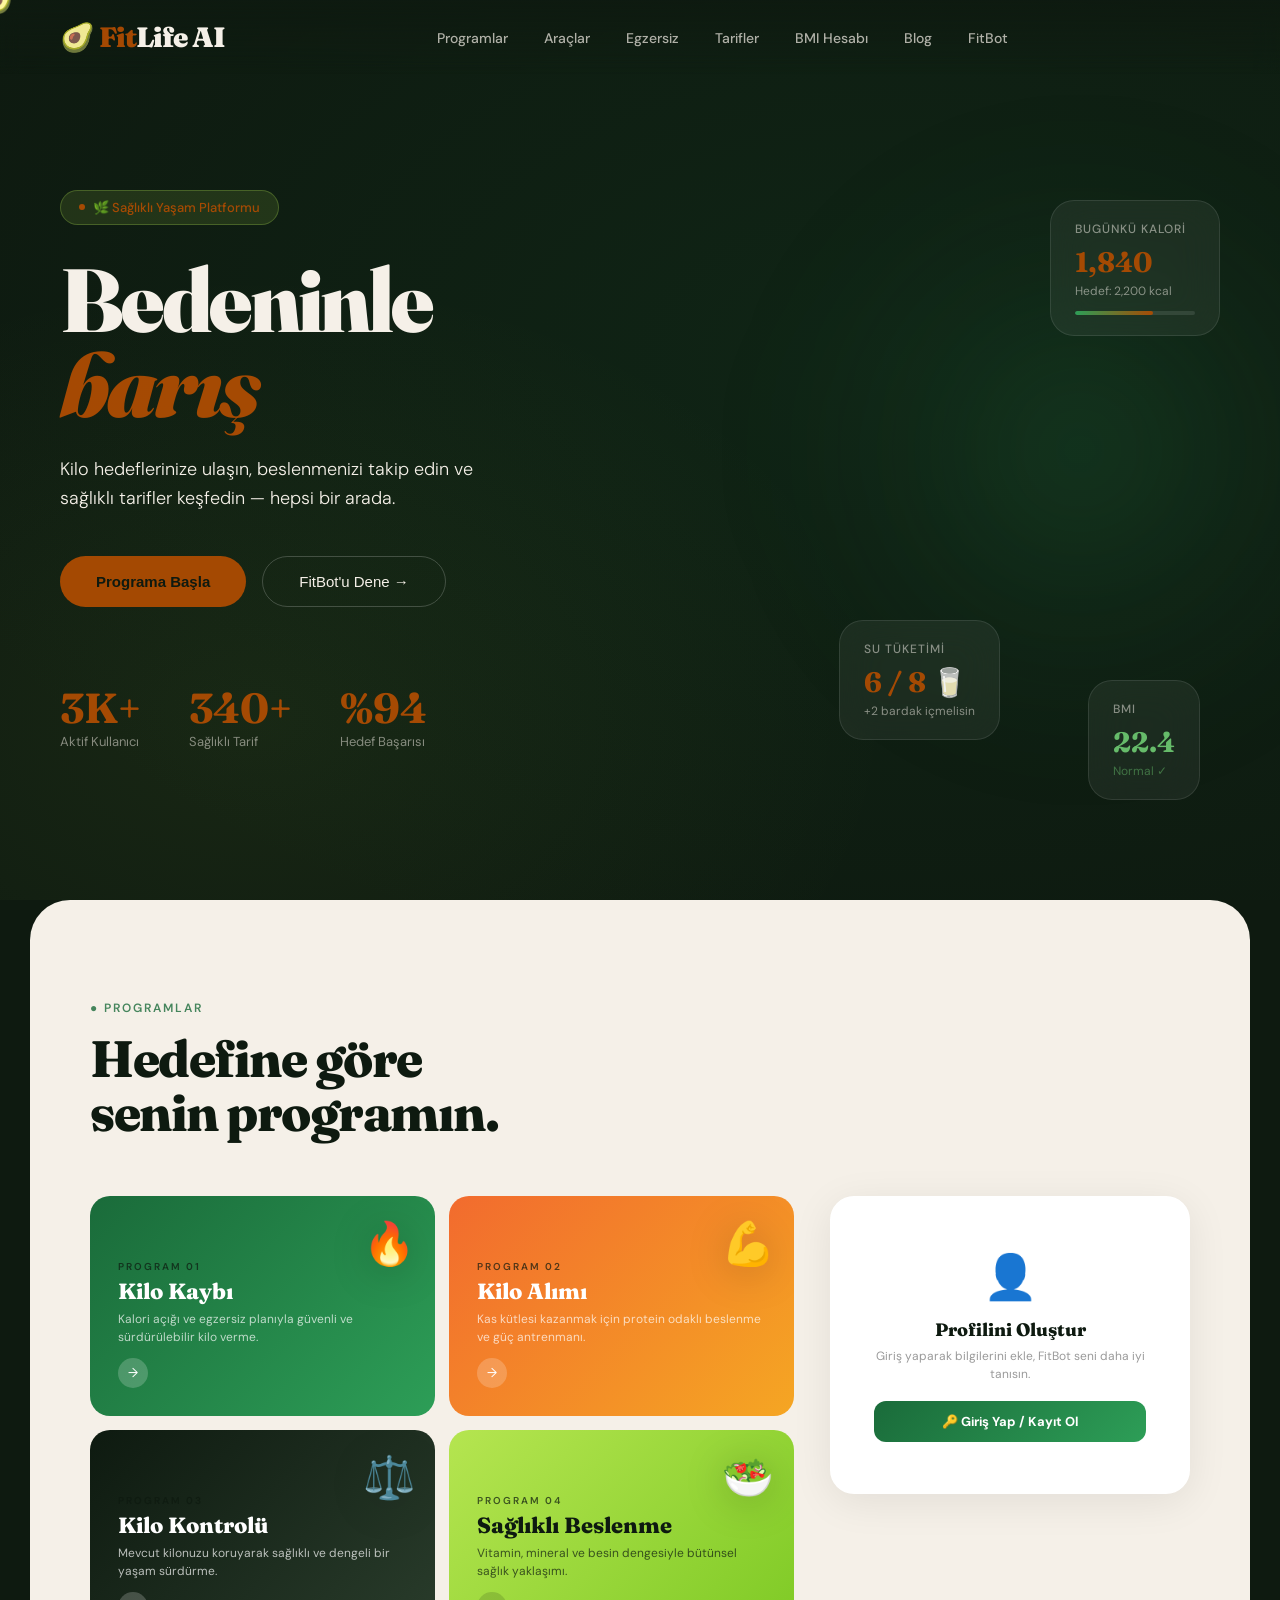
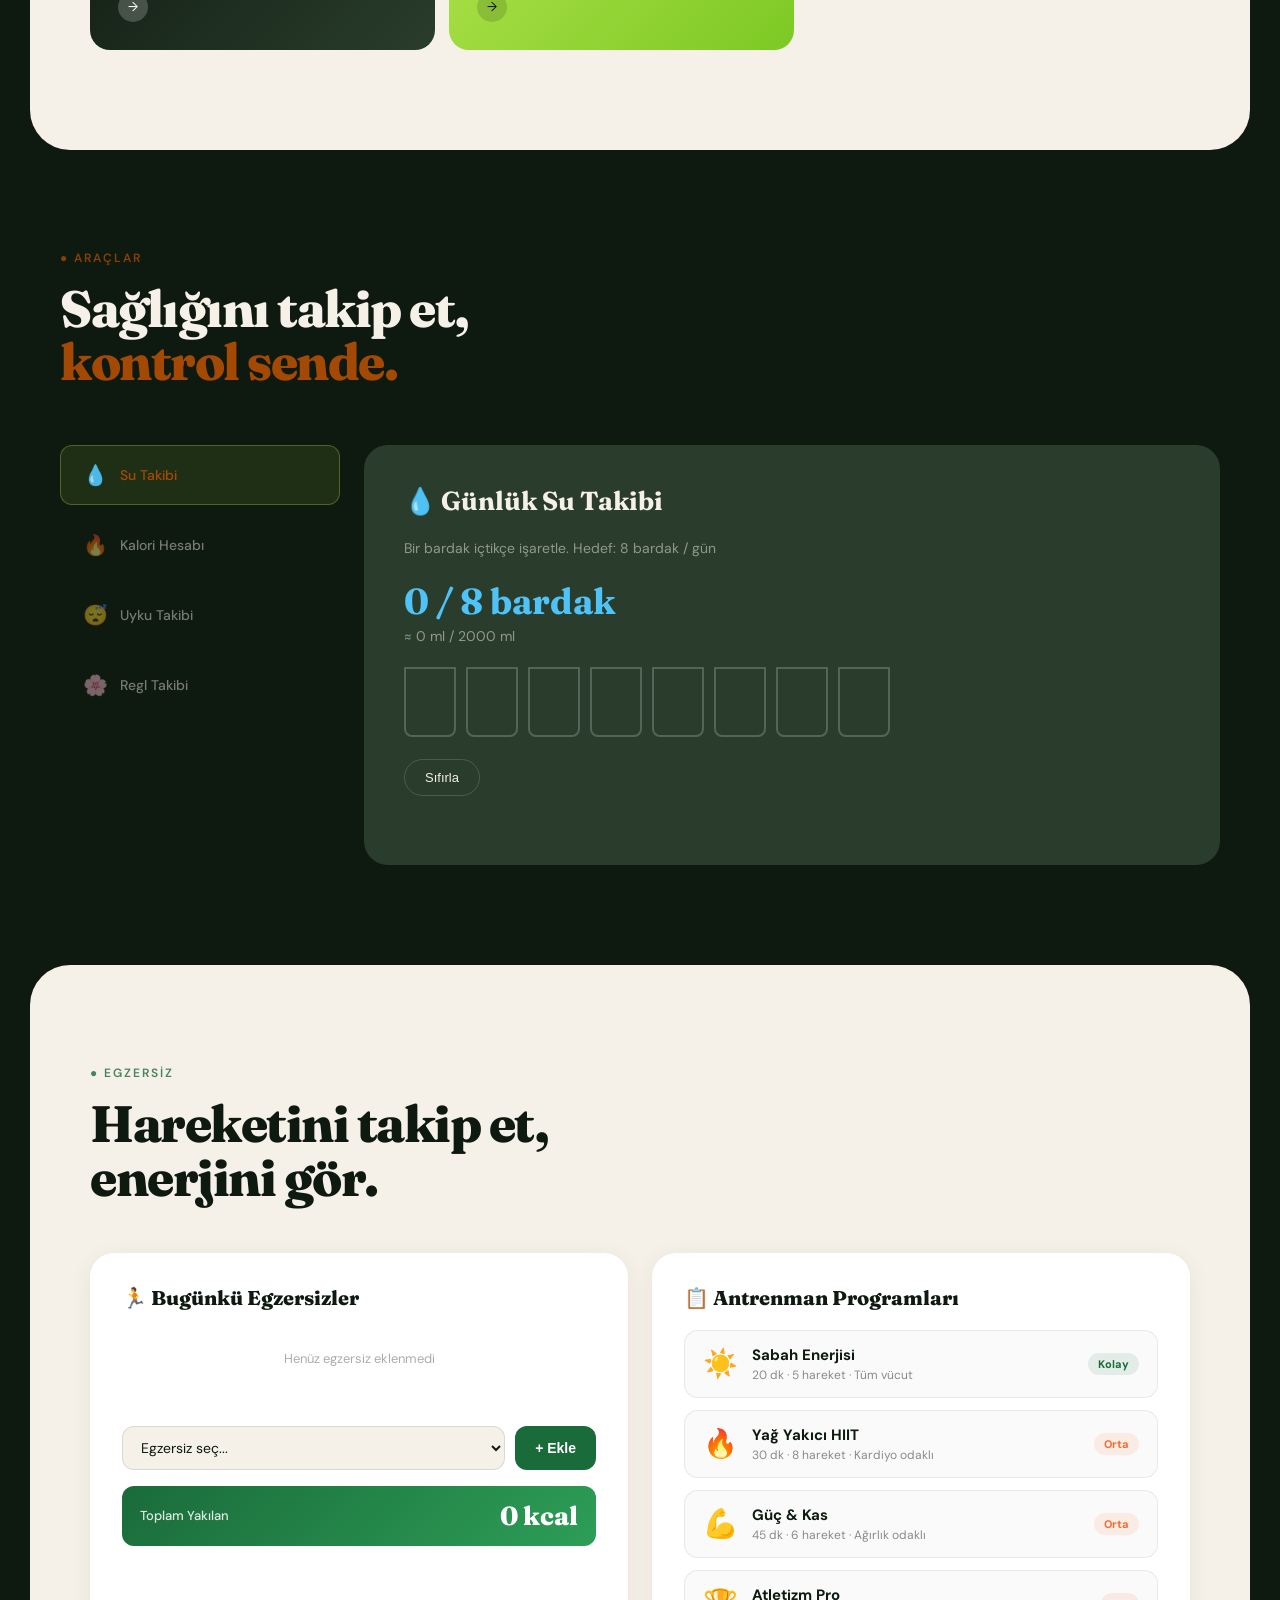
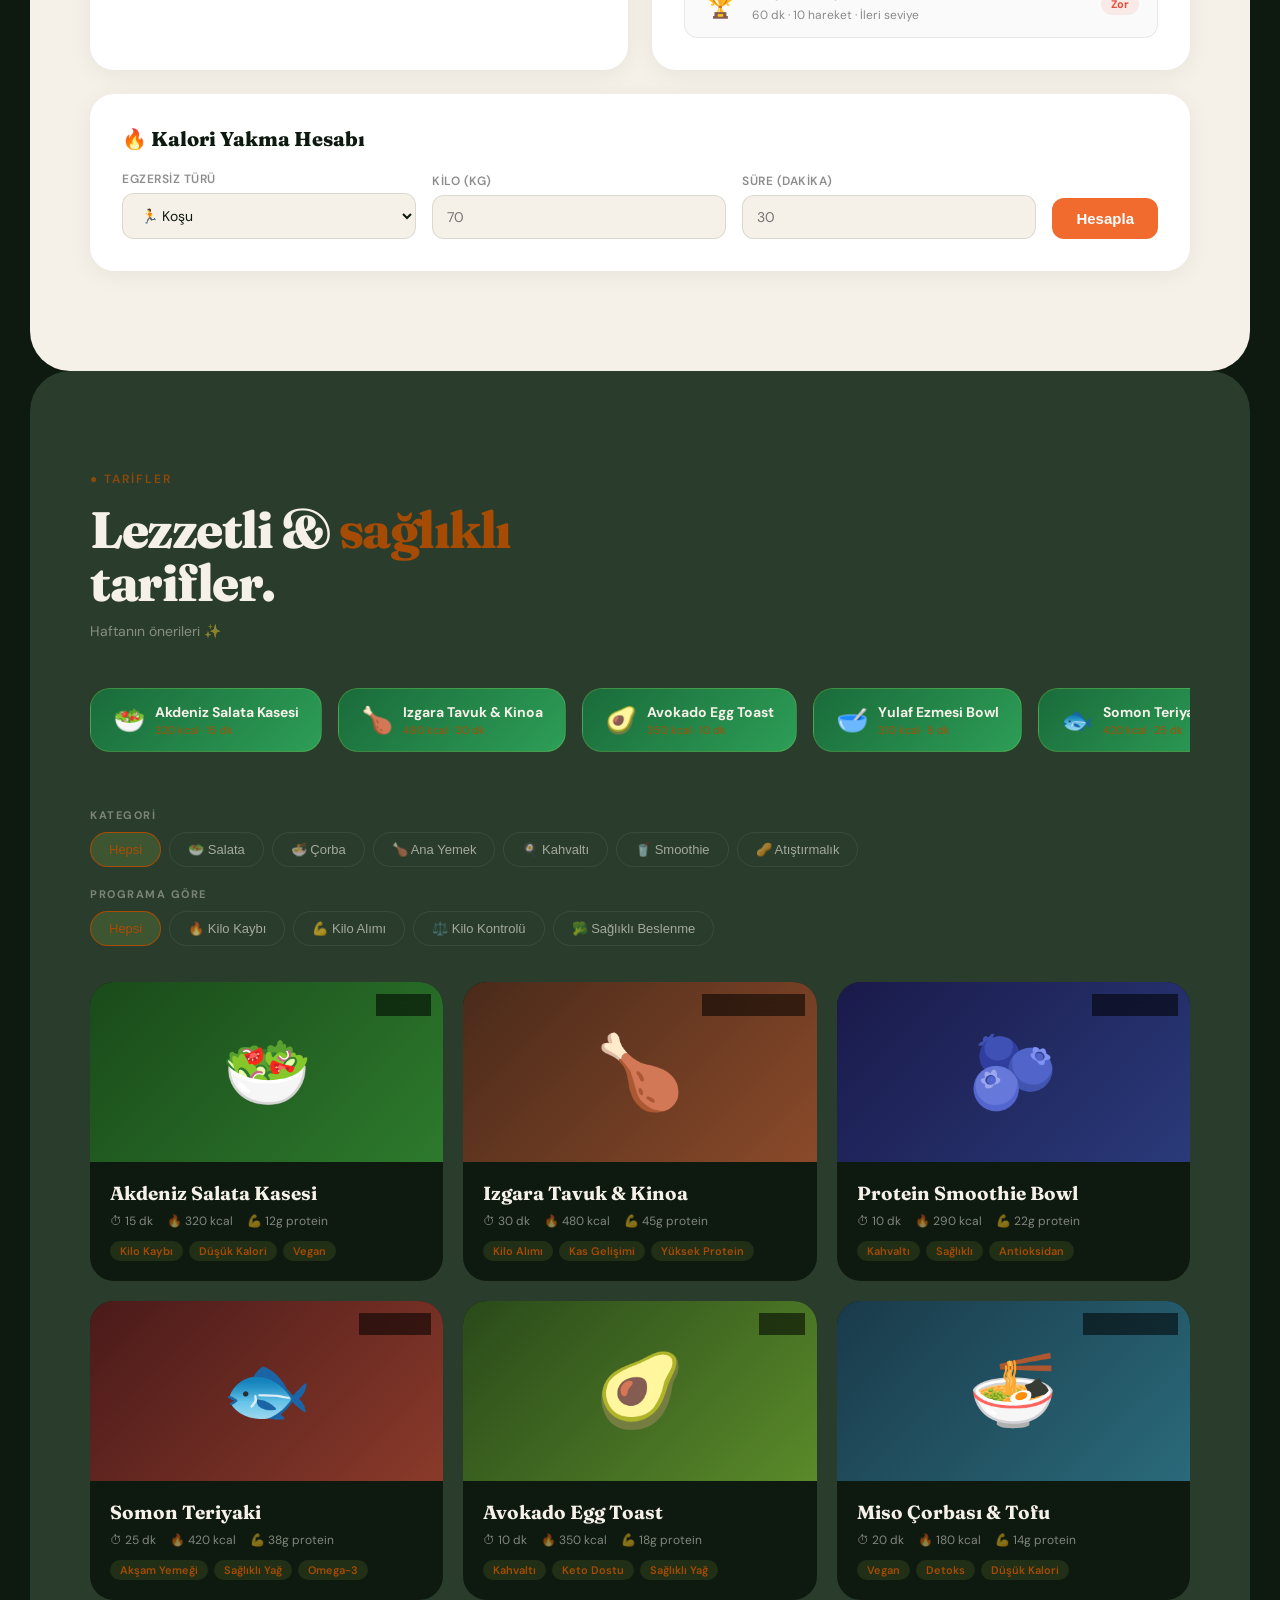
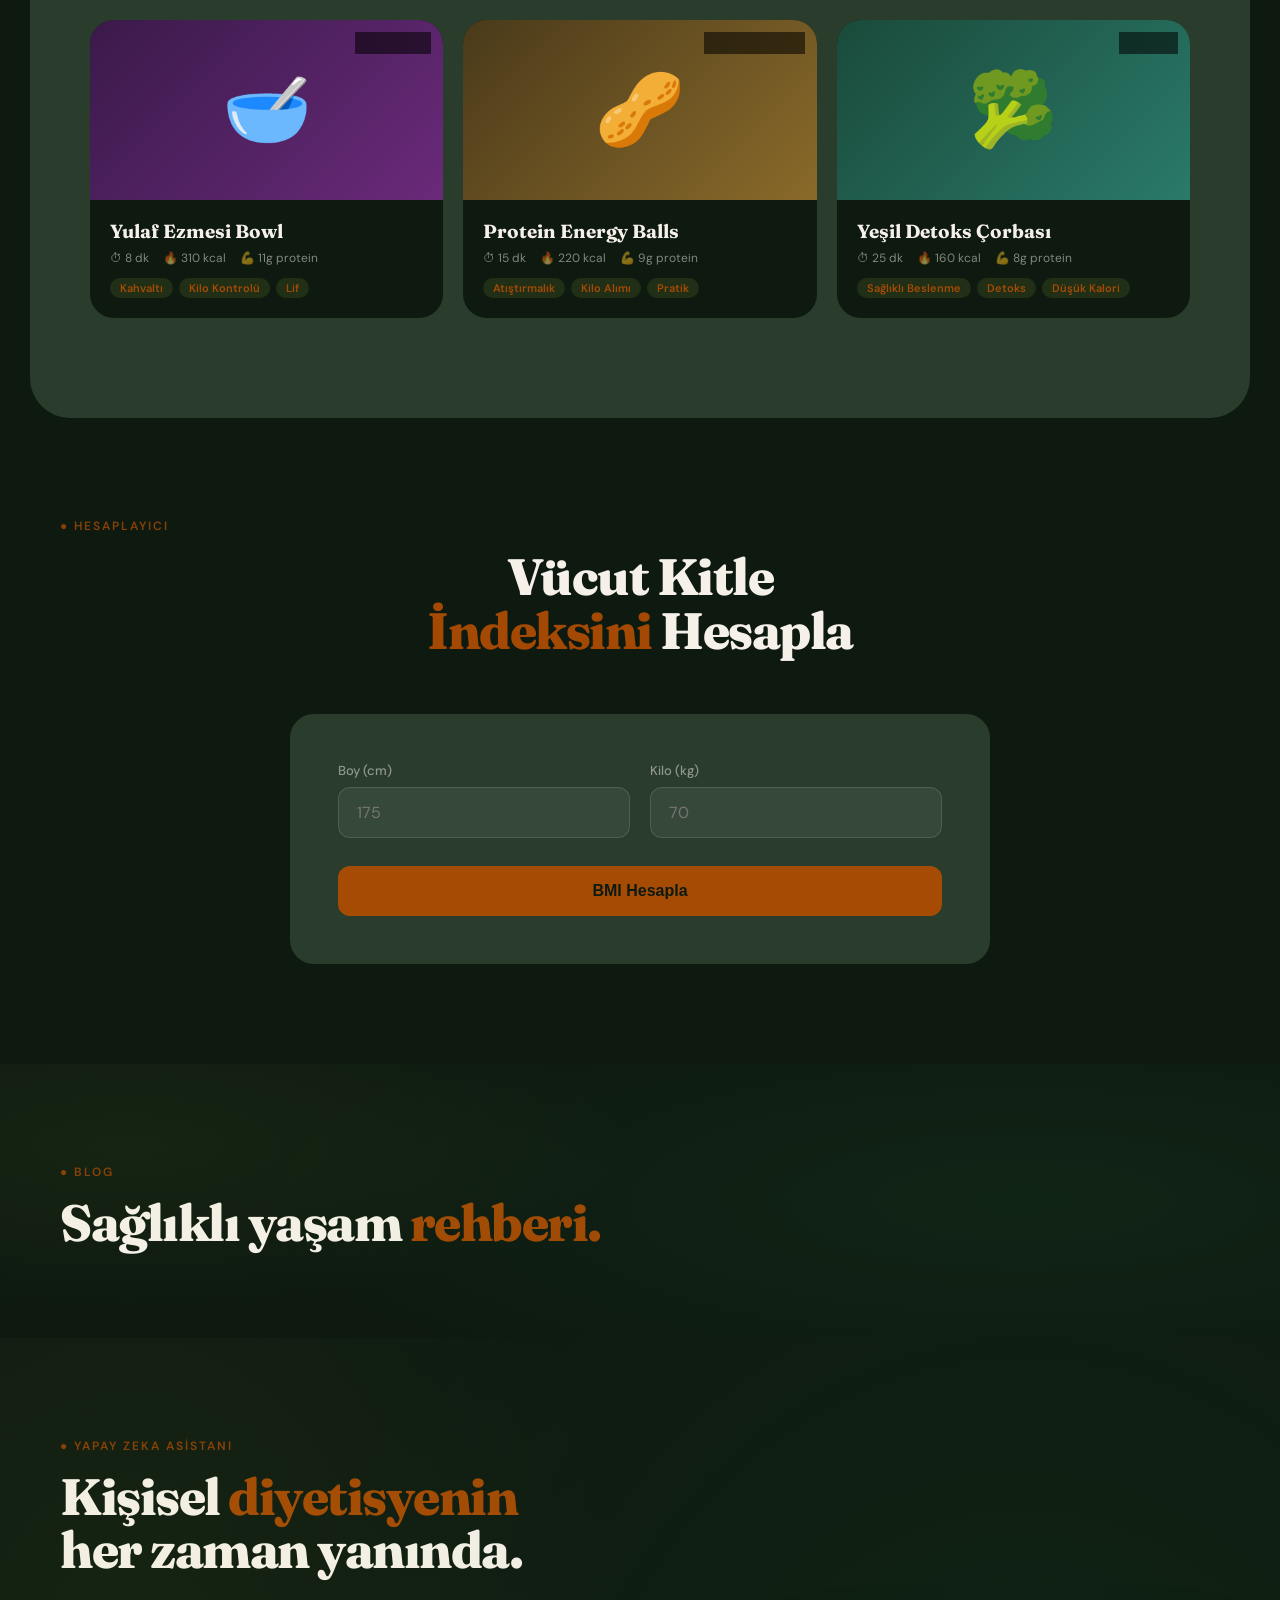
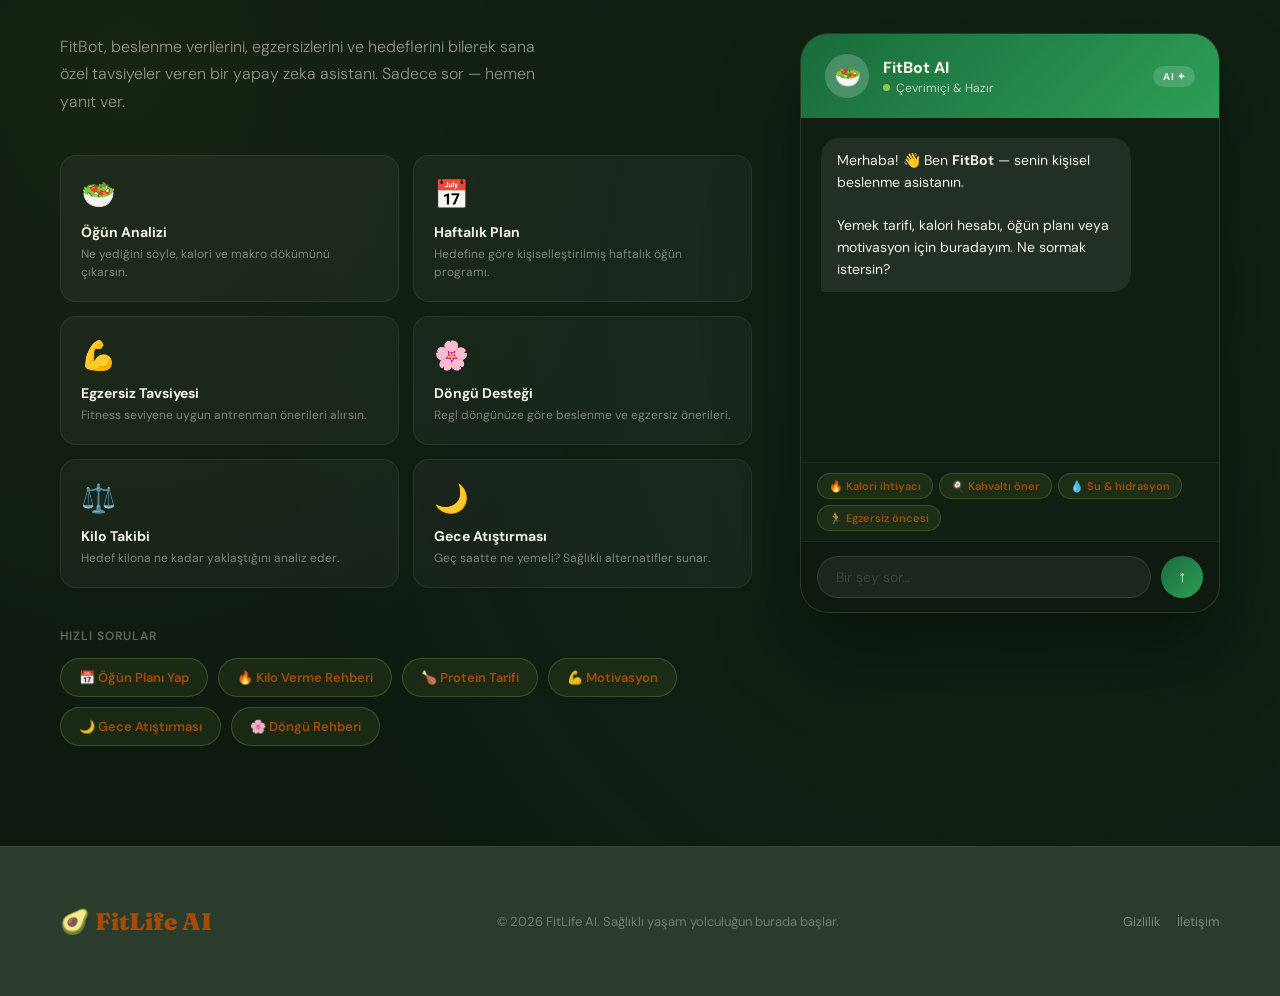
==== templates/index.html @ 327de1e3 "görsel güncellemesi" ====
<!DOCTYPE html>
<html lang="tr">
<head>
<link rel="icon" type="image/png" href="https://saglikli-beslenme-web-py1h.onrender.com/apple-touch-icon.png?v=2">

<link rel="apple-touch-icon" href="https://saglikli-beslenme-web-py1h.onrender.com/apple-touch-icon.png?v=2">

<link rel="shortcut icon" href="https://saglikli-beslenme-web-py1h.onrender.com/apple-touch-icon.png?v=2">
<meta charset="UTF-8">
<meta name="viewport" content="width=device-width, initial-scale=1.0">
<title>FitLife AI — Sağlıklı Yaşamın Adresi</title>
<link rel="preconnect" href="https://fonts.googleapis.com">
<link href="https://fonts.googleapis.com/css2?family=Fraunces:ital,wght@0,300;0,400;0,700;0,900;1,400&family=DM+Sans:wght@300;400;500;600&display=swap" rel="stylesheet">
<style>
  :root {
    --green: #1a6b3a; --green-light: #2d9e57; --lime: #ae4c02f0;
    --cream: #f5f0e8; --dark: #0e1a10; --mid: #2a3d2c;
    --orange: #f26b2e; --radius: 24px; --radius-sm: 12px;
  }
  *, *::before, *::after { box-sizing: border-box; margin: 0; padding: 0; }
  html { scroll-behavior: smooth; }
  body { font-family: 'DM Sans', sans-serif; background: var(--dark); color: var(--cream); overflow-x: clip; cursor: none; }
  .cursor { position:fixed; top:0; left:0; pointer-events:none; z-index:9999; transform:translate(-50%,-50%); font-size:24px; transition:transform 0.15s ease-out; }
  .cursor::after { content:'🥑'; }

  /* NAV */
  nav { position:fixed; top:0; left:0; right:0; z-index:100; padding:20px 60px; display:flex; align-items:center; justify-content:space-between; background:linear-gradient(to bottom, rgba(14,26,16,0.95), transparent); backdrop-filter:blur(10px); }
  .logo { font-family:'Fraunces',serif; font-size:28px; font-weight:900; color:var(--lime); letter-spacing:-1px; }
  .logo span { color:var(--cream); }
  .nav-links { display:flex; gap:36px; list-style:none; }
  .nav-links a { color:var(--cream); text-decoration:none; font-size:14px; font-weight:500; opacity:0.7; transition:opacity 0.2s; }
  .nav-links a:hover { opacity:1; }
  .nav-cta { background:var(--lime); color:var(--dark); padding:12px 28px; border-radius:40px; font-weight:600; font-size:14px; border:none; cursor:pointer; transition:transform 0.2s, box-shadow 0.2s; font-family:'DM Sans',sans-serif; }
  .nav-cta:hover { transform:scale(1.04); box-shadow:0 0 30px rgba(181,229,80,0.3); }
  .nav-logout { color:var(--cream); opacity:0.6; font-size:14px; font-weight:500; text-decoration:none; padding:12px 20px; border:1.5px solid rgba(255,255,255,0.15); border-radius:40px; transition:all 0.2s; cursor:pointer; background:none; }
  .nav-logout:hover { color:var(--lime); border-color:var(--lime); opacity:1; }

  /* HERO */
  .hero { min-height:100vh; display:flex; flex-direction:column; justify-content:center; padding:120px 60px 80px; position:relative; overflow:hidden; }
  .hero-bg { position:absolute; inset:0; background:radial-gradient(ellipse 80% 70% at 70% 40%, #1a6b3a22, transparent), radial-gradient(ellipse 50% 50% at 20% 80%, #b5e55010, transparent); }
  .hero-orb { position:absolute; width:600px; height:600px; right:-100px; top:50%; transform:translateY(-50%); background:radial-gradient(circle, #2d9e5730, #1a6b3a15, transparent 70%); border-radius:50%; filter:blur(60px); animation:pulse 6s ease-in-out infinite; }
  @keyframes pulse { 0%,100%{transform:translateY(-50%) scale(1);opacity:0.7} 50%{transform:translateY(-50%) scale(1.1);opacity:1} }
  .hero-tag { display:inline-flex; align-items:center; gap:8px; background:rgba(181,229,80,0.12); border:1px solid rgba(181,229,80,0.25); color:var(--lime); padding:8px 18px; border-radius:40px; font-size:13px; font-weight:500; width:fit-content; margin-bottom:32px; animation:fadeUp 0.8s ease both; }
  .hero-tag::before { content:''; width:6px; height:6px; background:var(--lime); border-radius:50%; animation:blink 1.5s infinite; }
  @keyframes blink { 0%,100%{opacity:1} 50%{opacity:0.3} }
  @keyframes fadeUp { from{opacity:0;transform:translateY(30px)} to{opacity:1;transform:translateY(0)} }
  .hero h1 { font-family:'Fraunces',serif; font-size:clamp(56px,7vw,100px); font-weight:900; line-height:0.95; letter-spacing:-3px; max-width:700px; animation:fadeUp 0.8s 0.1s ease both; }
  .hero h1 .italic { font-style:italic; color:var(--lime); }
  .hero-sub { font-size:18px; color:var(--cream); opacity:0.55; max-width:420px; margin-top:28px; line-height:1.6; font-weight:300; animation:fadeUp 0.8s 0.2s ease both; }
  .hero-actions { display:flex; gap:16px; margin-top:44px; animation:fadeUp 0.8s 0.3s ease both; }
  .btn-primary { background:var(--lime); color:var(--dark); padding:16px 36px; border-radius:40px; font-weight:700; font-size:15px; border:none; cursor:pointer; transition:all 0.25s; }
  .btn-primary:hover { transform:translateY(-2px); box-shadow:0 12px 40px rgba(181,229,80,0.35); }
  .btn-ghost { background:transparent; color:var(--cream); padding:16px 36px; border-radius:40px; font-weight:500; font-size:15px; border:1.5px solid rgba(255,255,255,0.2); cursor:pointer; transition:all 0.25s; }
  .btn-ghost:hover { border-color:var(--lime); color:var(--lime); }
  .hero-stats { display:flex; gap:48px; margin-top:80px; animation:fadeUp 0.8s 0.4s ease both; }
  .stat-num { font-family:'Fraunces',serif; font-size:42px; font-weight:700; color:var(--lime); line-height:1; }
  .stat-label { font-size:13px; opacity:0.5; margin-top:4px; }
  .floating-card { position:absolute; background:rgba(255,255,255,0.06); backdrop-filter:blur(20px); border:1px solid rgba(255,255,255,0.1); border-radius:var(--radius); padding:20px 24px; }
  .fc-1{right:60px;top:200px;animation:float 5s ease-in-out infinite}
  .fc-2{right:280px;bottom:160px;animation:float 5s 1.5s ease-in-out infinite}
  .fc-3{right:80px;bottom:100px;animation:float 5s 3s ease-in-out infinite}
  @keyframes float { 0%,100%{transform:translateY(0)} 50%{transform:translateY(-14px)} }
  .fc-title{font-size:12px;opacity:0.5;margin-bottom:8px;font-weight:500;text-transform:uppercase;letter-spacing:1px}
  .fc-value{font-family:'Fraunces',serif;font-size:28px;font-weight:700;color:var(--lime)}
  .fc-sub{font-size:12px;opacity:0.5;margin-top:4px}
  .kcal-bar{height:4px;background:rgba(255,255,255,0.1);border-radius:4px;margin-top:12px;width:120px;overflow:hidden}
  .kcal-fill{height:100%;background:linear-gradient(to right,var(--green-light),var(--lime));border-radius:4px;width:65%;animation:grow 2s 1s ease both}
  @keyframes grow{from{width:0}}

  /* SECTIONS */
  section { padding:100px 60px; }
  .section-tag { font-size:12px; font-weight:600; letter-spacing:2px; text-transform:uppercase; color:var(--lime); opacity:0.8; margin-bottom:16px; }
  .section-title { font-family:'Fraunces',serif; font-size:clamp(36px,4vw,56px); font-weight:800; line-height:1.05; letter-spacing:-1.5px; }

  /* PROGRAMS */
  .programs { background:var(--cream); color:var(--dark); border-radius:40px; margin:0 30px; }
  .programs .section-tag { color:var(--green); }
  .programs-split { display:grid; grid-template-columns:1fr 360px; gap:36px; margin-top:56px; align-items:start; }
  .programs-grid { display:grid; grid-template-columns:repeat(2,1fr); gap:14px; }
  .program-card { border-radius:20px; padding:28px; position:relative; overflow:hidden; min-height:220px; display:flex; flex-direction:column; justify-content:flex-end; cursor:pointer; transition:transform 0.35s cubic-bezier(0.34,1.56,0.64,1); }
  .program-card:hover { transform:scale(1.02); }
  .program-card.selected { outline:3px solid var(--lime); outline-offset:3px; }
  .pc-bg{position:absolute;inset:0;z-index:0}
  .pc-1 .pc-bg{background:linear-gradient(135deg,#1a6b3a,#2d9e57)}
  .pc-2 .pc-bg{background:linear-gradient(135deg,#f26b2e,#f5a623)}
  .pc-3 .pc-bg{background:linear-gradient(135deg,#0e1a10,#2a3d2c)}
  .pc-4 .pc-bg{background:linear-gradient(135deg,#b5e550,#7dc924)}
  .pc-emoji{position:absolute;top:20px;right:20px;font-size:42px;z-index:1;filter:drop-shadow(0 4px 20px rgba(0,0,0,0.2))}
  .pc-content{position:relative;z-index:1}
  .pc-tag{font-size:10px;font-weight:600;letter-spacing:2px;text-transform:uppercase;opacity:0.7;margin-bottom:6px}
  .pc-title{font-family:'Fraunces',serif;font-size:22px;font-weight:800;line-height:1.1;color:white}
  .pc-4 .pc-title,.pc-4 .pc-tag{color:var(--dark)}
  .pc-desc{font-size:12px;opacity:0.7;margin-top:6px;line-height:1.5;color:white}
  .pc-4 .pc-desc{color:var(--dark)}
  .pc-arrow{display:inline-flex;align-items:center;justify-content:center;width:30px;height:30px;background:rgba(255,255,255,0.2);border-radius:50%;margin-top:12px;font-size:13px;transition:transform 0.25s;color:white}
  .pc-4 .pc-arrow{background:rgba(14,26,16,0.15);color:var(--dark)}
  .pc-selected-badge{position:absolute;top:12px;left:12px;background:var(--lime);color:var(--dark);font-size:10px;font-weight:800;padding:3px 10px;border-radius:20px;z-index:2;display:none}
  .program-card.selected .pc-selected-badge{display:block}

  /* PROFİL KARTI */
  .profile-side-card { background:white; border-radius:var(--radius); padding:28px; box-shadow:0 8px 40px rgba(0,0,0,0.08); position:sticky; top:100px; }
  .psc-header { display:flex; align-items:center; gap:12px; margin-bottom:20px; padding-bottom:18px; border-bottom:1.5px solid #f0ebe3; }
  .psc-avatar { width:52px; height:52px; background:linear-gradient(135deg,var(--green),var(--green-light)); border-radius:50%; display:flex; align-items:center; justify-content:center; font-size:24px; flex-shrink:0; }
  .psc-name { font-family:'Fraunces',serif; font-size:18px; font-weight:800; color:var(--dark); line-height:1.1; }
  .psc-prog { font-size:11px; color:var(--green); font-weight:600; margin-top:2px; background:rgba(26,107,58,0.08); padding:2px 8px; border-radius:20px; display:inline-block; }
  .psc-fields { display:flex; flex-direction:column; gap:10px; }
  .psc-row { display:grid; grid-template-columns:1fr 1fr; gap:8px; }
  .psc-group label { font-size:10px; font-weight:700; color:rgba(0,0,0,0.35); text-transform:uppercase; letter-spacing:0.5px; display:block; margin-bottom:4px; }
  .psc-input { width:100%; background:#f8f4ee; border:1.5px solid transparent; border-radius:10px; padding:9px 11px; font-size:13px; font-family:'DM Sans',sans-serif; color:var(--dark); outline:none; transition:border-color 0.2s; }
  .psc-input:focus { border-color:var(--green); background:white; }
  .psc-select { width:100%; background:#f8f4ee; border:1.5px solid transparent; border-radius:10px; padding:9px 11px; font-size:13px; font-family:'DM Sans',sans-serif; color:var(--dark); outline:none; cursor:pointer; transition:border-color 0.2s; }
  .psc-select:focus { border-color:var(--green); }
  .psc-save-btn { width:100%; background:linear-gradient(135deg,var(--green),var(--green-light)); color:white; border:none; border-radius:12px; padding:12px; font-size:13px; font-weight:700; cursor:pointer; margin-top:12px; transition:all 0.2s; font-family:'DM Sans',sans-serif; }
  .psc-save-btn:hover { transform:translateY(-2px); box-shadow:0 8px 24px rgba(26,107,58,0.3); }
  .psc-logout-btn { width:100%; background:transparent; color:#e74c3c; border:1.5px solid rgba(231,76,60,0.2); border-radius:12px; padding:11px; font-size:13px; font-weight:600; cursor:pointer; margin-top:6px; transition:all 0.2s; font-family:'DM Sans',sans-serif; display:flex; align-items:center; justify-content:center; gap:6px; }
  .psc-logout-btn:hover { background:rgba(231,76,60,0.05); border-color:#e74c3c; }
  .psc-save-ok { display:none; text-align:center; padding:9px; background:rgba(26,107,58,0.07); border:1px solid rgba(26,107,58,0.2); border-radius:10px; color:var(--green); font-size:12px; font-weight:600; margin-top:8px; }
  .psc-login-prompt { text-align:center; padding:24px 16px; }
  .psc-login-prompt .plp-icon { font-size:44px; margin-bottom:12px; }
  .psc-login-prompt .plp-title { font-family:'Fraunces',serif; font-size:18px; font-weight:800; color:var(--dark); margin-bottom:6px; }
  .psc-login-prompt .plp-sub { font-size:12px; color:rgba(0,0,0,0.4); margin-bottom:18px; line-height:1.5; }
  .plp-btn { background:linear-gradient(135deg,var(--green),var(--green-light)); color:white; border:none; border-radius:12px; padding:12px 20px; font-size:13px; font-weight:700; cursor:pointer; width:100%; font-family:'DM Sans',sans-serif; transition:all 0.2s; }
  .plp-btn:hover { transform:translateY(-2px); box-shadow:0 8px 24px rgba(26,107,58,0.3); }

  /* TOOLS */
  .tools { background:var(--dark); }
  .tools-flex { display:flex; gap:24px; margin-top:56px; }
  .tools-list { flex:0 0 280px; display:flex; flex-direction:column; gap:10px; }
  .tool-item { padding:16px 22px; border-radius:var(--radius-sm); cursor:pointer; transition:all 0.25s; border:1px solid transparent; font-size:14px; font-weight:500; display:flex; align-items:center; gap:12px; }
  .tool-item.active { background:rgba(181,229,80,0.1); border-color:rgba(181,229,80,0.3); color:var(--lime); }
  .tool-item:not(.active) { opacity:0.45; }
  .tool-item:hover:not(.active) { opacity:0.75; }
  .tool-icon { font-size:20px; }
  .tool-panel { flex:1; background:var(--mid); border-radius:var(--radius); padding:40px; min-height:420px; display:none; flex-direction:column; gap:22px; }
  .tool-panel.active { display:flex; }
  .tool-panel-title { font-family:'Fraunces',serif; font-size:26px; font-weight:700; color:var(--cream); }
  .water-glasses { display:flex; gap:10px; flex-wrap:wrap; }
  .glass { width:52px; height:70px; border:2px solid rgba(255,255,255,0.2); border-radius:0 0 8px 8px; position:relative; overflow:hidden; cursor:pointer; transition:border-color 0.2s; }
  .glass.filled { border-color:#4fc3f7; }
  .glass.filled::after { content:''; position:absolute; bottom:0; left:0; right:0; height:100%; background:linear-gradient(to top,#29b6f6,#4fc3f7); animation:fillGlass 0.3s ease; }
  @keyframes fillGlass{from{height:0}to{height:100%}}
  .water-count{font-family:'Fraunces',serif;font-size:36px;font-weight:700;color:#4fc3f7}
  .water-goal{font-size:14px;opacity:0.5;margin-top:4px}
  .calorie-rings{display:flex;gap:30px;align-items:center}
  .ring-wrap{text-align:center}
  .ring-label{font-size:12px;opacity:0.5;margin-top:8px}
  .macros-bars{flex:1;display:flex;flex-direction:column;gap:14px}
  .macro-row label{font-size:13px;opacity:0.6;display:flex;justify-content:space-between;margin-bottom:6px}
  .macro-bar-bg{height:8px;background:rgba(255,255,255,0.08);border-radius:8px;overflow:hidden}
  .macro-bar-fill{height:100%;border-radius:8px;transition:width 0.8s ease}
  .mb-protein{background:linear-gradient(to right,#f26b2e,#f5a623)}
  .mb-carbs{background:linear-gradient(to right,var(--green-light),var(--lime))}
  .mb-fat{background:linear-gradient(to right,#9b59b6,#e91e9e)}
  .add-food{display:flex;gap:12px;margin-top:8px}
  .add-food input{flex:1;background:rgba(255,255,255,0.06);border:1px solid rgba(255,255,255,0.12);color:var(--cream);border-radius:var(--radius-sm);padding:12px 18px;font-size:14px;font-family:'DM Sans',sans-serif;outline:none;transition:border-color 0.2s}
  .add-food input:focus{border-color:var(--lime)}
  .add-food input:disabled{opacity:0.5}
  .add-food button{background:var(--lime);color:var(--dark);border:none;border-radius:var(--radius-sm);padding:12px 20px;font-weight:700;cursor:pointer;font-size:14px;transition:all 0.2s;min-width:48px}
  .add-food button:disabled{opacity:0.5;cursor:not-allowed}
  .svg-ring{transform:rotate(-90deg)}
  .ring-track{fill:none;stroke:rgba(255,255,255,0.08)}
  .ring-fill{fill:none;stroke-linecap:round;transition:stroke-dashoffset 0.8s ease, stroke 0.4s ease}

  /* REGL PANELİ */
  .period-inputs{display:grid;grid-template-columns:1fr 1fr;gap:14px}
  .period-input-group label{font-size:11px;font-weight:700;opacity:0.4;text-transform:uppercase;letter-spacing:0.5px;display:block;margin-bottom:6px}
  .period-input{width:100%;background:rgba(255,255,255,0.06);border:1px solid rgba(255,255,255,0.12);color:var(--cream);border-radius:var(--radius-sm);padding:11px 14px;font-size:14px;font-family:'DM Sans',sans-serif;outline:none;transition:border-color 0.2s}
  .period-input:focus{border-color:#f472b6}
  .period-save-btn{background:linear-gradient(135deg,#be185d,#f472b6);color:white;border:none;border-radius:var(--radius-sm);padding:12px 24px;font-size:14px;font-weight:700;cursor:pointer;transition:all 0.2s;font-family:'DM Sans',sans-serif;width:fit-content}
  .period-save-btn:hover{transform:translateY(-2px);box-shadow:0 8px 24px rgba(244,114,182,0.35)}
  .period-result-box{background:rgba(244,114,182,0.08);border:1px solid rgba(244,114,182,0.2);border-radius:var(--radius-sm);padding:20px;display:none}
  .period-phase-badge{display:inline-flex;align-items:center;gap:8px;padding:7px 16px;border-radius:30px;font-size:12px;font-weight:700;margin-bottom:14px;width:fit-content}
  .period-cycle-visual{display:flex;gap:4px;margin-top:14px;height:28px}
  .pcbar{flex:1;border-radius:4px;position:relative;cursor:default;transition:opacity 0.2s}
  .pcbar:hover{opacity:0.8}
  .pcbar-period{background:rgba(244,114,182,0.7)}
  .pcbar-follicular{background:rgba(251,191,36,0.4)}
  .pcbar-ovulation{background:rgba(34,197,94,0.55)}
  .pcbar-luteal{background:rgba(139,92,246,0.4)}
  .pcbar-today{outline:2px solid white;outline-offset:1px;border-radius:4px}

  /* RECIPES */
  .recipes{background:var(--mid);border-radius:40px;margin:0 30px}
  .recipes-featured{display:flex;gap:16px;margin-top:48px;overflow-x:auto;padding-bottom:8px;scrollbar-width:none}
  .recipes-featured::-webkit-scrollbar{display:none}
  .featured-chip{flex-shrink:0;background:linear-gradient(135deg,var(--green),var(--green-light));border-radius:20px;padding:14px 22px;display:flex;align-items:center;gap:10px;cursor:pointer;transition:transform 0.25s,box-shadow 0.25s;border:1px solid rgba(181,229,80,0.2)}
  .featured-chip:hover{transform:translateY(-3px);box-shadow:0 8px 24px rgba(0,0,0,0.3)}
  .fc-emo{font-size:26px}
  .fc-name{font-weight:700;font-size:14px;color:var(--cream)}
  .fc-sub2{font-size:11px;color:var(--lime);margin-top:2px}
  .recipes-filters{margin-top:48px;display:flex;flex-direction:column;gap:20px}
  .filter-group-label{font-size:11px;font-weight:700;letter-spacing:1.5px;text-transform:uppercase;opacity:0.4;margin-bottom:10px}
  .filter-chips{display:flex;gap:8px;flex-wrap:wrap}
  .fchip{padding:9px 18px;border-radius:30px;font-size:13px;font-weight:500;border:1.5px solid rgba(255,255,255,0.12);color:var(--cream);background:transparent;cursor:pointer;transition:all 0.2s;opacity:0.6}
  .fchip:hover{opacity:1;border-color:rgba(181,229,80,0.4)}
  .fchip.active{background:rgba(181,229,80,0.15);border-color:var(--lime);color:var(--lime);opacity:1}
  .recipes-grid{display:grid;grid-template-columns:repeat(3,1fr);gap:20px;margin-top:36px}
  .recipe-card{background:var(--dark);border-radius:var(--radius);overflow:hidden;cursor:pointer;transition:transform 0.3s cubic-bezier(0.34,1.56,0.64,1)}
  .recipe-card:hover{transform:translateY(-8px)}
  .recipe-img{height:180px;display:flex;align-items:center;justify-content:center;font-size:72px;position:relative}
  .recipe-img-1{background:linear-gradient(135deg,#1a4a1a,#2d7a2d)}.recipe-img-2{background:linear-gradient(135deg,#4a2a1a,#8a4a2a)}.recipe-img-3{background:linear-gradient(135deg,#1a1a4a,#2a3a7a)}.recipe-img-4{background:linear-gradient(135deg,#4a1a1a,#8a3a2a)}.recipe-img-5{background:linear-gradient(135deg,#2a4a1a,#5a8a2a)}.recipe-img-6{background:linear-gradient(135deg,#1a3a4a,#2a6a7a)}.recipe-img-7{background:linear-gradient(135deg,#3a1a4a,#6a2a7a)}.recipe-img-8{background:linear-gradient(135deg,#4a3a1a,#8a6a2a)}.recipe-img-9{background:linear-gradient(135deg,#1a4a3a,#2a7a6a)}
  .recipe-badge{position:absolute;top:12px;right:12px;background:rgba(0,0,0,0.55);backdrop-filter:blur(10px);color:var(--lime);font-size:11px;font-weight:700;padding:4px 10px;border-radius:20px}
  .recipe-body{padding:20px}
  .recipe-name{font-family:'Fraunces',serif;font-size:19px;font-weight:700;color:var(--cream);margin-bottom:8px;line-height:1.2}
  .recipe-meta{display:flex;gap:14px;font-size:12px;opacity:0.5;flex-wrap:wrap}
  .recipe-tags{display:flex;gap:6px;margin-top:12px;flex-wrap:wrap}
  .recipe-tag{background:rgba(181,229,80,0.1);color:var(--lime);font-size:11px;font-weight:600;padding:3px 10px;border-radius:20px}
  .no-results{grid-column:1/-1;text-align:center;padding:60px 20px;opacity:0.35;font-size:16px;display:none}

  /* MODAL */
  .modal-overlay{position:fixed;inset:0;background:rgba(0,0,0,0.75);backdrop-filter:blur(10px);z-index:300;display:none;align-items:center;justify-content:center;padding:20px}
  .modal-overlay.open{display:flex}
  .modal-box{background:#1a2b1c;border:1px solid rgba(181,229,80,0.15);border-radius:28px;width:100%;max-width:640px;max-height:88vh;overflow-y:auto;position:relative;animation:modalIn 0.35s cubic-bezier(0.34,1.56,0.64,1);scrollbar-width:thin;scrollbar-color:rgba(255,255,255,0.08) transparent}
  @keyframes modalIn{from{opacity:0;transform:scale(0.92) translateY(20px)}to{opacity:1;transform:scale(1) translateY(0)}}
  .modal-hero{height:200px;display:flex;align-items:center;justify-content:center;font-size:80px;border-radius:28px 28px 0 0}
  .modal-close{position:absolute;top:16px;right:16px;background:rgba(0,0,0,0.5);backdrop-filter:blur(10px);border:none;color:white;width:36px;height:36px;border-radius:50%;font-size:18px;cursor:pointer;display:flex;align-items:center;justify-content:center;z-index:10}
  .modal-body{padding:28px 32px 36px}
  .modal-title{font-family:'Fraunces',serif;font-size:30px;font-weight:800;color:var(--cream);margin-bottom:12px;line-height:1.1}
  .modal-stats{display:grid;grid-template-columns:repeat(4,1fr);gap:12px;margin:20px 0}
  .mstat{background:rgba(255,255,255,0.05);border-radius:14px;padding:14px;text-align:center}
  .mstat-val{font-family:'Fraunces',serif;font-size:22px;font-weight:700;color:var(--lime)}
  .mstat-label{font-size:11px;opacity:0.45;margin-top:3px}
  .modal-section-title{font-size:13px;font-weight:700;letter-spacing:1px;text-transform:uppercase;opacity:0.4;margin:24px 0 12px}
  .modal-ingredients{display:flex;flex-direction:column;gap:8px}
  .ingr-row{display:flex;justify-content:space-between;padding:10px 14px;background:rgba(255,255,255,0.04);border-radius:10px;font-size:14px}
  .ingr-row span:last-child{opacity:0.5}
  .modal-steps{display:flex;flex-direction:column;gap:14px}
  .step-row{display:flex;gap:14px}
  .step-num{width:28px;height:28px;flex-shrink:0;background:var(--lime);color:var(--dark);border-radius:50%;display:flex;align-items:center;justify-content:center;font-size:12px;font-weight:800;margin-top:1px}
  .step-text{font-size:14px;line-height:1.6;opacity:0.8}

  /* BMI */
  .bmi-section{background:var(--dark)}
  .bmi-wrapper{background:var(--mid);border-radius:var(--radius);padding:48px;max-width:700px;margin:56px auto 0}
  .bmi-inputs{display:grid;grid-template-columns:1fr 1fr;gap:20px;margin-bottom:28px}
  .bmi-group label{font-size:13px;opacity:0.5;display:block;margin-bottom:8px;font-weight:500}
  .bmi-group input{width:100%;background:rgba(255,255,255,0.06);border:1px solid rgba(255,255,255,0.12);color:var(--cream);border-radius:var(--radius-sm);padding:14px 18px;font-size:16px;font-family:'DM Sans',sans-serif;outline:none;transition:border-color 0.2s}
  .bmi-group input:focus{border-color:var(--lime)}
  .bmi-btn{width:100%;background:var(--lime);color:var(--dark);border:none;border-radius:var(--radius-sm);padding:16px;font-size:16px;font-weight:700;cursor:pointer;transition:all 0.25s}
  .bmi-btn:hover{transform:translateY(-2px);box-shadow:0 8px 30px rgba(181,229,80,0.3)}
  .bmi-result{display:none;text-align:center;margin-top:32px}
  .bmi-number{font-family:'Fraunces',serif;font-size:72px;font-weight:900;line-height:1}
  .bmi-category{font-size:20px;font-weight:600;margin-top:8px}
  .bmi-scale{height:8px;background:linear-gradient(to right,#4fc3f7,#66bb6a,#f5c842,#f26b2e);border-radius:8px;margin-top:24px;position:relative}
  .bmi-pointer{position:absolute;top:-6px;width:20px;height:20px;background:white;border-radius:50%;transform:translateX(-50%);box-shadow:0 0 0 3px var(--dark),0 0 0 5px white;transition:left 1s cubic-bezier(0.34,1.56,0.64,1)}

  /* FİTBOT */
  .fitbot-section{background:var(--dark);position:relative;overflow:hidden}
  .fitbot-section::before{content:'';position:absolute;inset:0;background:radial-gradient(ellipse 60% 80% at 80% 50%, rgba(45,158,87,0.08), transparent), radial-gradient(ellipse 40% 60% at 10% 30%, rgba(181,229,80,0.05), transparent);pointer-events:none}
  .fitbot-layout{display:grid;grid-template-columns:1fr 420px;gap:48px;margin-top:56px;align-items:start}
  .fitbot-desc{font-size:16px;line-height:1.7;opacity:0.55;max-width:480px;margin-bottom:40px;font-weight:300}
  .fitbot-features{display:grid;grid-template-columns:1fr 1fr;gap:14px;margin-bottom:40px}
  .fitbot-feat{background:rgba(255,255,255,0.04);border:1px solid rgba(255,255,255,0.07);border-radius:16px;padding:20px;transition:border-color 0.25s,background 0.25s}
  .fitbot-feat:hover{border-color:rgba(181,229,80,0.25);background:rgba(181,229,80,0.05)}
  .fitbot-feat-icon{font-size:28px;margin-bottom:10px}
  .fitbot-feat-title{font-size:14px;font-weight:700;color:var(--cream);margin-bottom:4px}
  .fitbot-feat-desc{font-size:12px;opacity:0.45;line-height:1.5}
  .fitbot-quickbtns{display:flex;flex-wrap:wrap;gap:10px}
  .fitbot-qbtn{background:rgba(181,229,80,0.08);border:1.5px solid rgba(181,229,80,0.2);color:var(--lime);font-size:13px;font-weight:600;padding:10px 18px;border-radius:30px;cursor:pointer;transition:all 0.2s;font-family:'DM Sans',sans-serif;white-space:nowrap}
  .fitbot-qbtn:hover{background:rgba(181,229,80,0.18);border-color:var(--lime);transform:translateY(-2px)}
  .fitbot-chat-panel{background:#111f13;border:1px solid rgba(181,229,80,0.15);border-radius:28px;overflow:hidden;display:flex;flex-direction:column;height:580px;box-shadow:0 40px 80px rgba(0,0,0,0.4);position:sticky;top:100px}
  .fcp-header{padding:20px 24px;background:linear-gradient(135deg,#1a6b3a,#2d9e57);display:flex;align-items:center;gap:14px;flex-shrink:0}
  .fcp-avatar{width:44px;height:44px;background:rgba(255,255,255,0.2);border-radius:50%;display:flex;align-items:center;justify-content:center;font-size:22px;flex-shrink:0}
  .fcp-name{font-weight:800;font-size:16px}
  .fcp-status{font-size:12px;opacity:0.75;display:flex;align-items:center;gap:6px;margin-top:2px}
  .fcp-status::before{content:'';width:7px;height:7px;background:#b5e550;border-radius:50%;animation:blink 1.5s infinite}
  .fcp-model-badge{margin-left:auto;background:rgba(255,255,255,0.15);font-size:10px;font-weight:700;padding:4px 10px;border-radius:20px;letter-spacing:0.5px}
  .fcp-messages{flex:1;overflow-y:auto;padding:20px;display:flex;flex-direction:column;gap:12px;scrollbar-width:thin;scrollbar-color:rgba(255,255,255,0.08) transparent}
  .fcp-msg{max-width:82%;padding:12px 16px;border-radius:18px;font-size:14px;line-height:1.55;animation:msgIn 0.3s ease}
  @keyframes msgIn{from{opacity:0;transform:translateY(10px)}to{opacity:1;transform:translateY(0)}}
  .fcp-msg.bot{background:rgba(255,255,255,0.07);color:var(--cream);align-self:flex-start;border-bottom-left-radius:4px}
  .fcp-msg.user{background:linear-gradient(135deg,var(--green),var(--green-light));color:white;align-self:flex-end;border-bottom-right-radius:4px;font-weight:500}
  .fcp-typing{display:flex;gap:5px;align-items:center;padding:4px 2px}
  .fcp-typing span{width:7px;height:7px;background:rgba(181,229,80,0.5);border-radius:50%;animation:typingDot 1.2s ease-in-out infinite}
  .fcp-typing span:nth-child(2){animation-delay:0.2s}
  .fcp-typing span:nth-child(3){animation-delay:0.4s}
  @keyframes typingDot{0%,60%,100%{transform:translateY(0);opacity:0.4}30%{transform:translateY(-6px);opacity:1}}
  .fcp-chips{padding:10px 16px;display:flex;gap:6px;flex-wrap:wrap;border-top:1px solid rgba(255,255,255,0.05);flex-shrink:0}
  .fcp-chip{background:rgba(181,229,80,0.08);border:1px solid rgba(181,229,80,0.18);color:var(--lime);font-size:11px;font-weight:600;padding:5px 11px;border-radius:20px;cursor:pointer;transition:all 0.2s;white-space:nowrap;font-family:'DM Sans',sans-serif}
  .fcp-chip:hover{background:rgba(181,229,80,0.18)}
  .fcp-input-row{padding:14px 16px;border-top:1px solid rgba(255,255,255,0.06);display:flex;gap:10px;flex-shrink:0;background:rgba(0,0,0,0.2)}
  .fcp-input{flex:1;background:rgba(255,255,255,0.06);border:1px solid rgba(255,255,255,0.1);border-radius:40px;padding:11px 18px;color:var(--cream);font-size:14px;font-family:'DM Sans',sans-serif;outline:none;transition:border-color 0.2s}
  .fcp-input:focus{border-color:rgba(181,229,80,0.5)}
  .fcp-input::placeholder{opacity:0.35}
  .fcp-send{background:linear-gradient(135deg,var(--green),var(--green-light));border:none;width:42px;height:42px;border-radius:50%;cursor:pointer;font-size:16px;display:flex;align-items:center;justify-content:center;transition:all 0.2s;color:white;flex-shrink:0}
  .fcp-send:hover{transform:scale(1.1);box-shadow:0 4px 16px rgba(45,158,87,0.4)}
  .fcp-send:disabled{opacity:0.4;cursor:not-allowed;transform:none}

  /* EXERCISE */
  .exercise{background:var(--cream);color:var(--dark);border-radius:40px;margin:0 30px}
  .exercise .section-tag{color:var(--green)}
  .exercise-grid{display:grid;grid-template-columns:1fr 1fr;gap:24px;margin-top:48px}
  .ex-card{background:white;border-radius:var(--radius);padding:32px;box-shadow:0 4px 24px rgba(0,0,0,0.06)}
  .ex-card-title{font-family:'Fraunces',serif;font-size:20px;font-weight:800;color:var(--dark);margin-bottom:20px;display:flex;align-items:center;gap:10px}
  .ex-log{display:flex;flex-direction:column;gap:10px;margin-bottom:16px;min-height:80px}
  .ex-row{display:flex;align-items:center;justify-content:space-between;background:#f5f0e8;border-radius:12px;padding:12px 16px;font-size:14px;color:var(--dark);animation:fadeUp 0.3s ease both}
  .ex-row-left{display:flex;align-items:center;gap:10px}
  .ex-row-emoji{font-size:20px}
  .ex-row-name{font-weight:600}
  .ex-row-kcal{font-size:12px;color:var(--orange);font-weight:600}
  .ex-row-del{background:none;border:none;cursor:pointer;color:rgba(0,0,0,0.25);font-size:16px;transition:color 0.2s;padding:4px}
  .ex-row-del:hover{color:#e74c3c}
  .ex-add-row{display:flex;gap:10px}
  .ex-select{flex:1;background:#f5f0e8;border:1.5px solid rgba(0,0,0,0.1);border-radius:var(--radius-sm);padding:11px 14px;font-size:14px;font-family:'DM Sans',sans-serif;color:var(--dark);outline:none;cursor:pointer}
  .ex-add-btn{background:var(--green);color:white;border:none;border-radius:var(--radius-sm);padding:11px 20px;font-weight:700;font-size:14px;cursor:pointer;transition:all 0.2s;white-space:nowrap}
  .ex-add-btn:hover{background:var(--green-light);transform:scale(1.03)}
  .ex-total{margin-top:16px;padding:14px 18px;background:linear-gradient(135deg,var(--green),var(--green-light));border-radius:var(--radius-sm);display:flex;justify-content:space-between;align-items:center}
  .ex-total-label{font-size:13px;color:white;opacity:0.85;font-weight:500}
  .ex-total-val{font-family:'Fraunces',serif;font-size:26px;font-weight:800;color:white}
  .workout-programs{display:flex;flex-direction:column;gap:12px}
  .wp-item{display:flex;align-items:center;gap:14px;padding:14px 18px;border-radius:14px;border:1.5px solid rgba(0,0,0,0.07);cursor:pointer;transition:all 0.25s;background:#fafafa}
  .wp-item:hover{border-color:var(--green);background:rgba(26,107,58,0.04);transform:translateX(4px)}
  .wp-emoji{font-size:28px}
  .wp-info{flex:1}
  .wp-name{font-weight:700;font-size:15px;color:var(--dark)}
  .wp-meta{font-size:12px;color:rgba(0,0,0,0.45);margin-top:2px}
  .wp-badge{font-size:11px;font-weight:700;padding:4px 10px;border-radius:20px;background:rgba(26,107,58,0.1);color:var(--green)}
  .wp-badge.orta{background:rgba(242,107,46,0.1);color:var(--orange)}
  .wp-badge.zor{background:rgba(231,76,60,0.1);color:#e74c3c}
  .kcal-group label{font-size:12px;font-weight:600;color:rgba(0,0,0,0.45);display:block;margin-bottom:6px;letter-spacing:0.5px;text-transform:uppercase}
  .kcal-group select,.kcal-group input{width:100%;background:#f5f0e8;border:1.5px solid rgba(0,0,0,0.1);border-radius:var(--radius-sm);padding:12px 14px;font-size:14px;font-family:'DM Sans',sans-serif;color:var(--dark);outline:none}
  .kcal-calc-btn{width:100%;background:var(--orange);color:white;border:none;border-radius:var(--radius-sm);padding:14px;font-size:15px;font-weight:700;cursor:pointer;transition:all 0.25s;margin-top:4px}
  .kcal-calc-btn:hover{transform:translateY(-2px);box-shadow:0 8px 24px rgba(242,107,46,0.3)}
  .kcal-result{display:none;text-align:center;padding:20px;background:linear-gradient(135deg,#f26b2e,#f5a623);border-radius:var(--radius-sm)}
  .kcal-result-num{font-family:'Fraunces',serif;font-size:48px;font-weight:900;color:white;line-height:1}
  .kcal-result-label{font-size:14px;color:white;opacity:0.85;margin-top:4px}

  /* FOOTER */
  footer{background:var(--mid);padding:60px;display:flex;justify-content:space-between;align-items:center;border-top:1px solid rgba(255,255,255,0.06)}
  .footer-logo{font-family:'Fraunces',serif;font-size:24px;font-weight:900;color:var(--lime)}
  .footer-copy{font-size:13px;opacity:0.35}

  /* REVEAL */
  .reveal{opacity:0;transform:translateY(40px);transition:opacity 0.7s ease,transform 0.7s ease}
  .reveal.visible{opacity:1;transform:translateY(0)}

  /* MOBİL */
  @media(max-width:1100px){.programs-split{grid-template-columns:1fr}.profile-side-card{position:static}}
  @media(max-width:900px){.fitbot-layout{grid-template-columns:1fr}.fitbot-chat-panel{position:static;height:500px}.fitbot-features{grid-template-columns:1fr}}
  @media(max-width:768px){
    nav{padding:16px 24px}.nav-links{display:none}
    section{padding:60px 24px}.hero{padding:100px 24px 60px}
    .programs,.recipes,.exercise{margin:0 12px}
    .programs-grid,.exercise-grid{grid-template-columns:1fr}
    .recipes-grid{grid-template-columns:1fr}
    .tools-flex{flex-direction:column}.tools-list{flex:none}
    .hero-stats{gap:24px}.floating-card{display:none}
    footer{flex-direction:column;gap:20px;text-align:center}
    .period-inputs{grid-template-columns:1fr}
  }
</style>
</head>
<body>

<div class="cursor" id="cursor"></div>

<!-- NAV -->
<nav>
  <div class="logo">🥑 Fit<span>Life AI</span></div>
  <ul class="nav-links">
    <li><a href="#programs">Programlar</a></li>
    <li><a href="#tools">Araçlar</a></li>
    <li><a href="#exercise">Egzersiz</a></li>
    <li><a href="#recipes">Tarifler</a></li>
    <li><a href="#bmi">BMI Hesabı</a></li>
    <li><a href="#blog">Blog</a></li>
    <li><a href="#fitbot">FitBot</a></li>
    
  </ul>
  <div style="display:flex;gap:10px;align-items:center" id="navAuthArea"></div>
</nav>

<!-- HERO -->
<section class="hero" id="home">
  <div class="hero-bg"></div>
  <div class="hero-orb"></div>
  <div class="hero-tag">🌿 Sağlıklı Yaşam Platformu</div>
  <h1>Bedeninle <br><span class="italic">barış</span></h1>
  <p class="hero-sub">Kilo hedeflerinize ulaşın, beslenmenizi takip edin ve sağlıklı tarifler keşfedin — hepsi bir arada.</p>
  <div class="hero-actions">
    <button class="btn-primary" onclick="document.getElementById('programs').scrollIntoView({behavior:'smooth'})">Programa Başla</button>
    <button class="btn-ghost" onclick="document.getElementById('fitbot').scrollIntoView({behavior:'smooth'})">FitBot'u Dene →</button>
  </div>
  <div class="hero-stats">
    <div><div class="stat-num">3K+</div><div class="stat-label">Aktif Kullanıcı</div></div>
    <div><div class="stat-num">340+</div><div class="stat-label">Sağlıklı Tarif</div></div>
    <div><div class="stat-num">%94</div><div class="stat-label">Hedef Başarısı</div></div>
  </div>
  <div class="floating-card fc-1">
    <div class="fc-title">Bugünkü Kalori</div><div class="fc-value">1,840</div>
    <div class="fc-sub">Hedef: 2,200 kcal</div>
    <div class="kcal-bar"><div class="kcal-fill"></div></div>
  </div>
  <div class="floating-card fc-2">
    <div class="fc-title">Su Tüketimi</div><div class="fc-value">6 / 8 🥛</div>
    <div class="fc-sub">+2 bardak içmelisin</div>
  </div>
  <div class="floating-card fc-3">
    <div class="fc-title">BMI</div>
    <div class="fc-value" style="color:#66bb6a">22.4</div>
    <div class="fc-sub" style="color:#66bb6a">Normal ✓</div>
  </div>
</section>

<!-- PROGRAMS -->
<section class="programs reveal" id="programs">
  <div class="section-tag">● Programlar</div>
  <h2 class="section-title" style="color:var(--dark)">Hedefine göre<br>senin programın.</h2>
  <div class="programs-split">
    <div>
      <div class="programs-grid">
        <div class="program-card pc-1" onclick="selectProgramCard(this,'kilo-kaybi')">
          <div class="pc-bg"></div><div class="pc-selected-badge">✓ Seçildi</div>
          <div class="pc-emoji">🔥</div>
          <div class="pc-content"><div class="pc-tag">Program 01</div><div class="pc-title">Kilo Kaybı</div><div class="pc-desc">Kalori açığı ve egzersiz planıyla güvenli ve sürdürülebilir kilo verme.</div><div class="pc-arrow">→</div></div>
        </div>
        <div class="program-card pc-2" onclick="selectProgramCard(this,'kilo-alimi')">
          <div class="pc-bg"></div><div class="pc-selected-badge">✓ Seçildi</div>
          <div class="pc-emoji">💪</div>
          <div class="pc-content"><div class="pc-tag">Program 02</div><div class="pc-title">Kilo Alımı</div><div class="pc-desc">Kas kütlesi kazanmak için protein odaklı beslenme ve güç antrenmanı.</div><div class="pc-arrow">→</div></div>
        </div>
        <div class="program-card pc-3" onclick="selectProgramCard(this,'kilo-kontrolu')">
          <div class="pc-bg"></div><div class="pc-selected-badge">✓ Seçildi</div>
          <div class="pc-emoji">⚖️</div>
          <div class="pc-content"><div class="pc-tag">Program 03</div><div class="pc-title">Kilo Kontrolü</div><div class="pc-desc">Mevcut kilonuzu koruyarak sağlıklı ve dengeli bir yaşam sürdürme.</div><div class="pc-arrow">→</div></div>
        </div>
        <div class="program-card pc-4" onclick="selectProgramCard(this,'saglikli')">
          <div class="pc-bg"></div><div class="pc-selected-badge">✓ Seçildi</div>
          <div class="pc-emoji">🥗</div>
          <div class="pc-content"><div class="pc-tag">Program 04</div><div class="pc-title">Sağlıklı Beslenme</div><div class="pc-desc">Vitamin, mineral ve besin dengesiyle bütünsel sağlık yaklaşımı.</div><div class="pc-arrow">→</div></div>
        </div>
      </div>
      <div id="programSelectedMsg" style="display:none;margin-top:18px;padding:13px 18px;background:rgba(26,107,58,0.08);border:1px solid rgba(26,107,58,0.2);border-radius:14px;color:var(--green);font-weight:600;font-size:13px">
        ✅ Program seçildi! FitBot bu hedefe göre sana özel tavsiyeler verecek.
      </div>
    </div>
    <div class="profile-side-card" id="profileSideCard">
      <div class="psc-login-prompt">
        <div class="plp-icon">👤</div>
        <div class="plp-title">Profilini Oluştur</div>
        <div class="plp-sub">Giriş yaparak bilgilerini ekle, FitBot seni daha iyi tanısın.</div>
        <button class="plp-btn" onclick="window.location.href='/login-page'">🔑 Giriş Yap / Kayıt Ol</button>
      </div>
    </div>
  </div>
</section>

<!-- TOOLS -->
<section class="tools reveal" id="tools">
  <div class="section-tag">● Araçlar</div>
  <h2 class="section-title">Sağlığını takip et,<br><span style="color:var(--lime)">kontrol sende.</span></h2>
  <div class="tools-flex">
    <div class="tools-list">
      <div class="tool-item active" onclick="switchTool('water',this)"><span class="tool-icon">💧</span> Su Takibi</div>
      <div class="tool-item" onclick="switchTool('calorie',this)"><span class="tool-icon">🔥</span> Kalori Hesabı</div>
      <div class="tool-item" onclick="switchTool('sleep',this)"><span class="tool-icon">😴</span> Uyku Takibi</div>
      <div class="tool-item" onclick="switchTool('period',this)"><span class="tool-icon">🌸</span> Regl Takibi</div>
    </div>

    <!-- SU TAKİBİ -->
    <div class="tool-panel active" id="panel-water">
      <div class="tool-panel-title">💧 Günlük Su Takibi</div>
      <p style="opacity:0.5;font-size:14px">Bir bardak içtikçe işaretle. Hedef: 8 bardak / gün</p>
      <div><div class="water-count"><span id="waterCount">0</span> / 8 bardak</div><div class="water-goal">≈ <span id="waterMl">0</span> ml / 2000 ml</div></div>
      <div class="water-glasses" id="waterGlasses"></div>
      <button onclick="resetWater()" style="background:none;border:1px solid rgba(255,255,255,0.15);color:var(--cream);padding:10px 20px;border-radius:30px;cursor:pointer;font-size:13px;width:fit-content">Sıfırla</button>
    </div>

    <!-- KALORİ HESABI -->
    <div class="tool-panel" id="panel-calorie">
      <div class="tool-panel-title">🔥 Kalori Hesabı</div>
      <div class="calorie-rings">
        <div class="ring-wrap">
          <svg width="120" height="120" class="svg-ring">
            <circle class="ring-track" cx="60" cy="60" r="50" stroke-width="10"/>
            <circle class="ring-fill" cx="60" cy="60" r="50" stroke-width="10" stroke="var(--lime)" stroke-dasharray="314" stroke-dashoffset="314" id="calorieRing"/>
          </svg>
          <div class="ring-label"><strong style="font-size:18px" id="calorieLeft">2200</strong><br><span style="opacity:0.5">kalan kcal</span></div>
        </div>
        <div class="macros-bars">
          <div class="macro-row"><label><span>Protein</span><span id="proteinLabel">0g / 120g</span></label><div class="macro-bar-bg"><div class="macro-bar-fill mb-protein" id="proteinBar" style="width:0%"></div></div></div>
          <div class="macro-row"><label><span>Karbonhidrat</span><span id="carbLabel">0g / 250g</span></label><div class="macro-bar-bg"><div class="macro-bar-fill mb-carbs" id="carbBar" style="width:0%"></div></div></div>
          <div class="macro-row"><label><span>Yağ</span><span id="fatLabel">0g / 65g</span></label><div class="macro-bar-bg"><div class="macro-bar-fill mb-fat" id="fatBar" style="width:0%"></div></div></div>
        </div>
      </div>
      <div class="add-food">
        <input type="text" id="foodInput" placeholder="Yemek ekle (örn: 2 yumurta, 1 tabak pilav, 100g tavuk...)" onkeydown="if(event.key==='Enter')addFood()"/>
        <button onclick="addFood()">+</button>
      </div>
      <div id="foodLog" style="display:flex;flex-direction:column;gap:8px;max-height:200px;overflow-y:auto;scrollbar-width:thin;scrollbar-color:rgba(255,255,255,0.08) transparent"></div>
    </div>

    <!-- UYKU TAKİBİ -->
    <div class="tool-panel" id="panel-sleep">
      <div class="tool-panel-title">😴 Uyku Takibi</div>
      <div style="display:flex;gap:20px;align-items:center">
        <div style="text-align:center"><div style="font-family:'Fraunces',serif;font-size:64px;font-weight:900;color:#7c83f7;line-height:1" id="sleepHours">7.5</div><div style="font-size:14px;opacity:0.5">saat uyudun</div></div>
        <div style="flex:1">
          <div style="font-size:13px;opacity:0.5;margin-bottom:8px">Uyku kalitesi</div>
          <div style="height:8px;background:rgba(255,255,255,0.08);border-radius:8px;overflow:hidden"><div style="height:100%;width:80%;background:linear-gradient(to right,#7c83f7,#a78bf7);border-radius:8px"></div></div>
          <div style="display:flex;justify-content:space-between;font-size:11px;opacity:0.4;margin-top:4px"><span>Kötü</span><span>Mükemmel</span></div>
          <div style="margin-top:20px;font-size:13px;opacity:0.5">Yatış saati</div>
          <input type="time" value="23:00" id="sleepTime" style="background:rgba(255,255,255,0.06);border:1px solid rgba(255,255,255,0.12);color:var(--cream);border-radius:8px;padding:8px 14px;font-size:14px;margin-top:6px;outline:none;width:100%" onchange="calcSleep()">
          <div style="margin-top:10px;font-size:13px;opacity:0.5">Uyanış saati</div>
          <input type="time" value="06:30" id="wakeTime" style="background:rgba(255,255,255,0.06);border:1px solid rgba(255,255,255,0.12);color:var(--cream);border-radius:8px;padding:8px 14px;font-size:14px;margin-top:6px;outline:none;width:100%" onchange="calcSleep()">
        </div>
      </div>
    </div>

    <!-- REGL TAKİBİ -->
    <div class="tool-panel" id="panel-period">
      <div class="tool-panel-title">🌸 Regl Takibi</div>
      <div class="period-result-box" id="periodResultBox">
        <div id="periodPhaseBadge" class="period-phase-badge"></div>
        <div style="display:grid;grid-template-columns:1fr 1fr;gap:12px;margin-top:4px">
          <div><div style="font-size:11px;opacity:0.4;font-weight:700;text-transform:uppercase;letter-spacing:0.5px;margin-bottom:4px">Sonraki Regl</div><div id="periodNextDate" style="font-family:'Fraunces',serif;font-size:20px;font-weight:700;color:#f472b6"></div></div>
          <div><div style="font-size:11px;opacity:0.4;font-weight:700;text-transform:uppercase;letter-spacing:0.5px;margin-bottom:4px">Kalan Süre</div><div id="periodDaysLeft" style="font-family:'Fraunces',serif;font-size:20px;font-weight:700;color:var(--lime)"></div></div>
          <div><div style="font-size:11px;opacity:0.4;font-weight:700;text-transform:uppercase;letter-spacing:0.5px;margin-bottom:4px">Ovülasyon Tahmini</div><div id="periodOvulation" style="font-family:'Fraunces',serif;font-size:20px;font-weight:700;color:#34d399"></div></div>
          <div><div style="font-size:11px;opacity:0.4;font-weight:700;text-transform:uppercase;letter-spacing:0.5px;margin-bottom:4px">Döngü Günü</div><div id="periodCycleDay" style="font-family:'Fraunces',serif;font-size:20px;font-weight:700;color:#a78bf7"></div></div>
        </div>
        <div style="margin-top:16px;font-size:11px;opacity:0.4;font-weight:700;text-transform:uppercase;letter-spacing:0.5px;margin-bottom:8px">Döngü Görünümü</div>
        <div class="period-cycle-visual" id="periodCycleVisual"></div>
        <div style="display:flex;justify-content:space-between;font-size:10px;opacity:0.35;margin-top:6px"><span>🩸 Regl (1-5)</span><span>🌱 Foliküler (6-13)</span><span>🌟 Ovülasyon (14)</span><span>🌙 Luteal (15-28)</span></div>
      </div>
      <div>
        <div style="font-size:12px;font-weight:700;letter-spacing:1px;text-transform:uppercase;opacity:0.4;margin-bottom:14px">Veri Gir / Güncelle</div>
        <div class="period-inputs">
          <div class="period-input-group"><label>Son Regl Tarihi</label><input type="date" id="periodLastDate" class="period-input"></div>
          <div class="period-input-group"><label>Döngü Uzunluğu (gün)</label><input type="number" id="periodCycleLen" class="period-input" value="28" min="21" max="45"></div>
          <div class="period-input-group"><label>Regl Süresi (gün)</label><input type="number" id="periodDuration" class="period-input" value="5" min="2" max="10"></div>
          <div class="period-input-group"><label>Notlar</label><input type="text" id="periodNotes" class="period-input" placeholder="ağrılı, düzensiz..."></div>
        </div>
        <div style="display:flex;align-items:center;gap:12px;margin-top:16px;flex-wrap:wrap">
          <button class="period-save-btn" onclick="savePeriod()">🌸 Kaydet &amp; Hesapla</button>
          <div id="periodSaveMsg" style="display:none;padding:9px 16px;background:rgba(244,114,182,0.1);border:1px solid rgba(244,114,182,0.25);border-radius:10px;color:#f472b6;font-size:13px;font-weight:600">✅ Kaydedildi!</div>
        </div>
      </div>
    </div>
  </div>
</section>

<!-- EXERCISE -->
<section class="exercise reveal" id="exercise">
  <div class="section-tag">● Egzersiz</div>
  <h2 class="section-title" style="color:var(--dark)">Hareketini takip et,<br>enerjini gör.</h2>
  <div class="exercise-grid">
    <div class="ex-card">
      <div class="ex-card-title">🏃 Bugünkü Egzersizler</div>
      <div class="ex-log" id="exLog"><div style="font-size:13px;opacity:0.35;text-align:center;padding:20px 0">Henüz egzersiz eklenmedi</div></div>
      <div class="ex-add-row">
        <select class="ex-select" id="exSelect">
          <option value="">Egzersiz seç...</option>
          <option value="🏃|Koşu|8 dk/km|420">🏃 Koşu</option>
          <option value="🚴|Bisiklet|orta tempo|300">🚴 Bisiklet</option>
          <option value="🏊|Yüzme|serbest stil|400">🏊 Yüzme</option>
          <option value="🏋️|Ağırlık Antrenmanı|orta yoğunluk|250">🏋️ Ağırlık Antrenmanı</option>
          <option value="🧘|Yoga|akış serisi|150">🧘 Yoga</option>
          <option value="🚶|Yürüyüş|tempolu|180">🚶 Yürüyüş</option>
          <option value="⚽|Futbol|maç temposu|500">⚽ Futbol</option>
          <option value="🎾|Tenis|antrenman|350">🎾 Tenis</option>
          <option value="🥊|Boks|ring antrenmanı|480">🥊 Boks</option>
          <option value="🤸|Pilates|mat serisi|200">🤸 Pilates</option>
        </select>
        <button class="ex-add-btn" onclick="addExercise()">+ Ekle</button>
      </div>
      <div class="ex-total"><span class="ex-total-label">Toplam Yakılan</span><span class="ex-total-val"><span id="exTotalKcal">0</span> kcal</span></div>
    </div>
    <div class="ex-card">
      <div class="ex-card-title">📋 Antrenman Programları</div>
      <div class="workout-programs">
        <div class="wp-item" onclick="startWorkout('Sabah Enerjisi')"><div class="wp-emoji">☀️</div><div class="wp-info"><div class="wp-name">Sabah Enerjisi</div><div class="wp-meta">20 dk · 5 hareket · Tüm vücut</div></div><span class="wp-badge">Kolay</span></div>
        <div class="wp-item" onclick="startWorkout('Yağ Yakıcı HIIT')"><div class="wp-emoji">🔥</div><div class="wp-info"><div class="wp-name">Yağ Yakıcı HIIT</div><div class="wp-meta">30 dk · 8 hareket · Kardiyo odaklı</div></div><span class="wp-badge orta">Orta</span></div>
        <div class="wp-item" onclick="startWorkout('Güç & Kas')"><div class="wp-emoji">💪</div><div class="wp-info"><div class="wp-name">Güç & Kas</div><div class="wp-meta">45 dk · 6 hareket · Ağırlık odaklı</div></div><span class="wp-badge orta">Orta</span></div>
        <div class="wp-item" onclick="startWorkout('Atletizm Pro')"><div class="wp-emoji">🏆</div><div class="wp-info"><div class="wp-name">Atletizm Pro</div><div class="wp-meta">60 dk · 10 hareket · İleri seviye</div></div><span class="wp-badge zor">Zor</span></div>
      </div>
    </div>
    <div class="ex-card" style="grid-column:1/-1">
      <div class="ex-card-title">🔥 Kalori Yakma Hesabı</div>
      <div style="display:grid;grid-template-columns:1fr 1fr 1fr auto;gap:16px;align-items:flex-end">
        <div class="kcal-group"><label>Egzersiz türü</label><select id="kcalType"><option value="8">🏃 Koşu</option><option value="5">🚴 Bisiklet</option><option value="7">🏊 Yüzme</option><option value="4">🏋️ Ağırlık</option><option value="3">🧘 Yoga</option><option value="3">🚶 Yürüyüş</option><option value="9">🥊 Boks</option></select></div>
        <div class="kcal-group"><label>Kilo (kg)</label><input type="number" id="kcalWeight" placeholder="70" min="30" max="200"></div>
        <div class="kcal-group"><label>Süre (dakika)</label><input type="number" id="kcalDuration" placeholder="30" min="1" max="300"></div>
        <button class="kcal-calc-btn" onclick="calcKcal()" style="width:auto;padding:12px 24px">Hesapla</button>
      </div>
      <div class="kcal-result" id="kcalResult" style="margin-top:20px">
        <div class="kcal-result-num" id="kcalResultNum">0</div>
        <div class="kcal-result-label">kalori yaktın 🔥</div>
      </div>
    </div>
  </div>
</section>

<!-- RECIPES -->
<section class="recipes reveal" id="recipes">
  <div class="section-tag" style="color:var(--lime)">● Tarifler</div>
  <h2 class="section-title">Lezzetli &amp; <span style="color:var(--lime)">sağlıklı</span><br>tarifler.</h2>
  <div style="margin-top:12px;font-size:14px;opacity:0.45">Haftanın önerileri ✨</div>
  <div class="recipes-featured">
    <div class="featured-chip" onclick="openModal(0)"><div class="fc-emo">🥗</div><div class="fc-info"><div class="fc-name">Akdeniz Salata Kasesi</div><div class="fc-sub2">320 kcal · 15 dk</div></div></div>
    <div class="featured-chip" onclick="openModal(1)"><div class="fc-emo">🍗</div><div class="fc-info"><div class="fc-name">Izgara Tavuk &amp; Kinoa</div><div class="fc-sub2">480 kcal · 30 dk</div></div></div>
    <div class="featured-chip" onclick="openModal(4)"><div class="fc-emo">🥑</div><div class="fc-info"><div class="fc-name">Avokado Egg Toast</div><div class="fc-sub2">350 kcal · 10 dk</div></div></div>
    <div class="featured-chip" onclick="openModal(6)"><div class="fc-emo">🥣</div><div class="fc-info"><div class="fc-name">Yulaf Ezmesi Bowl</div><div class="fc-sub2">310 kcal · 8 dk</div></div></div>
    <div class="featured-chip" onclick="openModal(3)"><div class="fc-emo">🐟</div><div class="fc-info"><div class="fc-name">Somon Teriyaki</div><div class="fc-sub2">420 kcal · 25 dk</div></div></div>
  </div>
  <div class="recipes-filters">
    <div><div class="filter-group-label">Kategori</div><div class="filter-chips" id="catChips"><button class="fchip active" data-cat="hepsi">Hepsi</button><button class="fchip" data-cat="salata">🥗 Salata</button><button class="fchip" data-cat="corba">🍜 Çorba</button><button class="fchip" data-cat="ana-yemek">🍗 Ana Yemek</button><button class="fchip" data-cat="kahvalti">🍳 Kahvaltı</button><button class="fchip" data-cat="smoothie">🥤 Smoothie</button><button class="fchip" data-cat="atistirma">🥜 Atıştırmalık</button></div></div>
    <div><div class="filter-group-label">Programa Göre</div><div class="filter-chips" id="progChips"><button class="fchip active" data-prog="hepsi">Hepsi</button><button class="fchip" data-prog="kilo-kaybi">🔥 Kilo Kaybı</button><button class="fchip" data-prog="kilo-alimi">💪 Kilo Alımı</button><button class="fchip" data-prog="kilo-kontrolu">⚖️ Kilo Kontrolü</button><button class="fchip" data-prog="saglikli">🥦 Sağlıklı Beslenme</button></div></div>
  </div>
  <div class="recipes-grid" id="recipesGrid"><div class="no-results" id="noResults">🔍 Bu filtreye uygun tarif bulunamadı.</div></div>
</section>

<!-- RECIPE MODAL -->
<div class="modal-overlay" id="recipeModal" onclick="closeModal(event)">
  <div class="modal-box">
    <button class="modal-close" onclick="closeModalBtn()">×</button>
    <div class="modal-hero" id="modalHero"></div>
    <div class="modal-body">
      <div class="modal-title" id="modalTitle"></div>
      <div class="recipe-tags" id="modalTags" style="margin-bottom:4px"></div>
      <div class="modal-stats" id="modalStats"></div>
      <div class="modal-section-title">Malzemeler</div>
      <div class="modal-ingredients" id="modalIngr"></div>
      <div class="modal-section-title">Hazırlanışı</div>
      <div class="modal-steps" id="modalSteps"></div>
    </div>
  </div>
</div>

<!-- WORKOUT MODAL -->
<div class="modal-overlay" id="workoutModal" onclick="if(event.target===this){this.classList.remove('open');document.body.style.overflow=''}">
  <div class="modal-box" style="max-width:680px">
    <button class="modal-close" onclick="document.getElementById('workoutModal').classList.remove('open');document.body.style.overflow=''">×</button>
    <div class="modal-hero" id="workoutModalHeader" style="height:130px;font-size:42px;font-family:'Fraunces',serif;font-weight:900;letter-spacing:-1px;gap:12px;flex-direction:column">
      <span id="workoutModalTitle" style="color:white;text-shadow:0 2px 20px rgba(0,0,0,0.3)"></span>
    </div>
    <div style="overflow-x:auto">
      <table style="width:100%;border-collapse:collapse;min-width:500px">
        <thead>
          <tr style="background:rgba(255,255,255,0.04)">
            <th style="padding:14px 18px;font-size:11px;font-weight:700;letter-spacing:1.5px;text-transform:uppercase;opacity:0.4;text-align:left;color:var(--cream)">Odak Noktası</th>
            <th style="padding:14px 18px;font-size:11px;font-weight:700;letter-spacing:1.5px;text-transform:uppercase;opacity:0.4;text-align:left;color:var(--cream)">Hareket Listesi</th>
            <th style="padding:14px 18px;font-size:11px;font-weight:700;letter-spacing:1.5px;text-transform:uppercase;opacity:0.4;text-align:left;color:var(--cream)">Önemli İpucu</th>
            <th style="padding:14px 18px;font-size:11px;font-weight:700;letter-spacing:1.5px;text-transform:uppercase;opacity:0.4;text-align:center;color:var(--cream)">Süre</th>
          </tr>
        </thead>
        <tbody id="workoutModalTable"></tbody>
      </table>
    </div>
  </div>
</div>

<!-- BMI -->
<section class="bmi-section reveal" id="bmi">
  <div class="section-tag">● Hesaplayıcı</div>
  <h2 class="section-title" style="text-align:center">Vücut Kitle<br><span style="color:var(--lime)">İndeksini</span> Hesapla</h2>
  <div class="bmi-wrapper">
    <div class="bmi-inputs">
      <div class="bmi-group"><label>Boy (cm)</label><input type="number" id="bmiHeight" placeholder="175" min="100" max="250"></div>
      <div class="bmi-group"><label>Kilo (kg)</label><input type="number" id="bmiWeight" placeholder="70" min="20" max="300"></div>
    </div>
    <button class="bmi-btn" onclick="calcBMI()">BMI Hesapla</button>
    <div class="bmi-result" id="bmiResult">
      <div class="bmi-number" id="bmiValue">—</div>
      <div class="bmi-category" id="bmiCat">—</div>
      <div class="bmi-scale"><div class="bmi-pointer" id="bmiPointer" style="left:0%"></div></div>
      <div style="display:flex;justify-content:space-between;font-size:11px;opacity:0.4;margin-top:8px"><span>Zayıf &lt;18.5</span><span>Normal 18.5–24.9</span><span>Kilolu 25–30</span><span>Obez &gt;30</span></div>
    </div>
  </div>
</section>
<!-- BLOG -->
<section class="fitbot-section reveal" id="blog" style="padding-bottom:40px">
  <div class="section-tag">● Blog</div>
  <h2 class="section-title">Sağlıklı yaşam <span style="color:var(--lime)">rehberi.</span></h2>
  <div id="blogGrid" style="display:grid;grid-template-columns:repeat(3,1fr);gap:20px;margin-top:48px"></div>
  <div id="blogEmpty" style="display:none;text-align:center;padding:60px 20px;opacity:0.35;font-size:16px">
    Henüz blog yazısı yok. Admin panelinden yazı ekleyebilirsiniz.
  </div>
</section>

<!-- BLOG MODAL -->
<div class="modal-overlay" id="blogModal" onclick="if(event.target===this)closeBlogModal()">
  <div class="modal-box" style="max-width:700px">
    <button class="modal-close" onclick="closeBlogModal()">×</button>
    <div class="modal-hero" id="blogModalHero" style="height:220px;font-size:80px;flex-direction:column;gap:12px">
      <span id="blogModalEmoji"></span>
    </div>
    <div class="modal-body">
      <div style="display:flex;gap:8px;margin-bottom:12px">
        <span id="blogModalCat" class="recipe-tag"></span>
        <span id="blogModalTime" style="font-size:12px;opacity:0.4;align-self:center"></span>
      </div>
      <div class="modal-title" id="blogModalTitle"></div>
      <div id="blogModalContent" style="font-size:15px;line-height:1.8;opacity:0.7;margin-top:16px;white-space:pre-line"></div>
    </div>
  </div>
</div>
<!-- FİTBOT -->
<section class="fitbot-section reveal" id="fitbot">
  <div class="section-tag">● Yapay Zeka Asistanı</div>
  <h2 class="section-title">Kişisel <span style="color:var(--lime)">diyetisyenin</span><br>her zaman yanında.</h2>
  <div class="fitbot-layout">
    <div>
      <p class="fitbot-desc">FitBot, beslenme verilerini, egzersizlerini ve hedeflerini bilerek sana özel tavsiyeler veren bir yapay zeka asistanı. Sadece sor — hemen yanıt ver.</p>
      <div class="fitbot-features">
        <div class="fitbot-feat"><div class="fitbot-feat-icon">🥗</div><div class="fitbot-feat-title">Öğün Analizi</div><div class="fitbot-feat-desc">Ne yediğini söyle, kalori ve makro dökümünü çıkarsın.</div></div>
        <div class="fitbot-feat"><div class="fitbot-feat-icon">📅</div><div class="fitbot-feat-title">Haftalık Plan</div><div class="fitbot-feat-desc">Hedefine göre kişiselleştirilmiş haftalık öğün programı.</div></div>
        <div class="fitbot-feat"><div class="fitbot-feat-icon">💪</div><div class="fitbot-feat-title">Egzersiz Tavsiyesi</div><div class="fitbot-feat-desc">Fitness seviyene uygun antrenman önerileri alırsın.</div></div>
        <div class="fitbot-feat"><div class="fitbot-feat-icon">🌸</div><div class="fitbot-feat-title">Döngü Desteği</div><div class="fitbot-feat-desc">Regl döngünüze göre beslenme ve egzersiz önerileri.</div></div>
        <div class="fitbot-feat"><div class="fitbot-feat-icon">⚖️</div><div class="fitbot-feat-title">Kilo Takibi</div><div class="fitbot-feat-desc">Hedef kilona ne kadar yaklaştığını analiz eder.</div></div>
        <div class="fitbot-feat"><div class="fitbot-feat-icon">🌙</div><div class="fitbot-feat-title">Gece Atıştırması</div><div class="fitbot-feat-desc">Geç saatte ne yemeli? Sağlıklı alternatifler sunar.</div></div>
      </div>
      <div style="font-size:12px;opacity:0.35;margin-bottom:14px;font-weight:600;letter-spacing:1px;text-transform:uppercase">Hızlı Sorular</div>
      <div class="fitbot-quickbtns">
        <button class="fitbot-qbtn" onclick="fcpSend('Bugün için dengeli bir öğün planı yap')">📅 Öğün Planı Yap</button>
        <button class="fitbot-qbtn" onclick="fcpSend('Kilo vermek için ne yemeliyim?')">🔥 Kilo Verme Rehberi</button>
        <button class="fitbot-qbtn" onclick="fcpSend('Bana yüksek proteinli tarif öner')">🍗 Protein Tarifi</button>
        <button class="fitbot-qbtn" onclick="fcpSend('Bugün egzersiz yapmak için motivasyon ver')">💪 Motivasyon</button>
        <button class="fitbot-qbtn" onclick="fcpSend('Gece geç saatte ne yiyebilirim sağlıklı olarak?')">🌙 Gece Atıştırması</button>
        <button class="fitbot-qbtn" onclick="fcpSend('Regl dönemimde nasıl beslenmeliyim?')">🌸 Döngü Rehberi</button>
      </div>
    </div>
    <div class="fitbot-chat-panel">
      <div class="fcp-header">
        <div class="fcp-avatar">🥗</div>
        <div><div class="fcp-name">FitBot AI</div><div class="fcp-status">Çevrimiçi &amp; Hazır</div></div>
        <div class="fcp-model-badge">AI ✦</div>
      </div>
      <div class="fcp-messages" id="fcpMessages">
        <div class="fcp-msg bot">Merhaba! 👋 Ben <strong>FitBot</strong> — senin kişisel beslenme asistanın.<br><br>Yemek tarifi, kalori hesabı, öğün planı veya motivasyon için buradayım. Ne sormak istersin?</div>
      </div>
      <div class="fcp-chips">
        <span class="fcp-chip" onclick="fcpSend('Günlük kalori ihtiyacım ne kadar?')">🔥 Kalori ihtiyacı</span>
        <span class="fcp-chip" onclick="fcpSend('Sağlıklı kahvaltı önerileri ver')">🍳 Kahvaltı öner</span>
        <span class="fcp-chip" onclick="fcpSend('Su içmenin faydaları nelerdir?')">💧 Su &amp; hidrasyon</span>
        <span class="fcp-chip" onclick="fcpSend('Egzersiz öncesi ne yenilmeli?')">🏃 Egzersiz öncesi</span>
      </div>
      <div class="fcp-input-row">
        <input class="fcp-input" id="fcpInput" placeholder="Bir şey sor…" onkeydown="if(event.key==='Enter'&&!event.shiftKey){event.preventDefault();fcpSendInput();}">
        <button class="fcp-send" id="fcpSendBtn" onclick="fcpSendInput()">↑</button>
      </div>
    </div>
  </div>
</section>

<footer>
  <div class="footer-logo">🥑 FitLife AI</div>
  <div class="footer-copy">© 2026 FitLife AI. Sağlıklı yaşam yolculuğun burada başlar.</div>
  <div style="display:flex;gap:16px">
    <a href="#" style="color:var(--cream);opacity:0.4;font-size:13px;text-decoration:none">Gizlilik</a>
    <a href="#" style="color:var(--cream);opacity:0.4;font-size:13px;text-decoration:none">İletişim</a>
  </div>
</footer>

<script>
// ── CURSOR ──────────────────────────────────────────────────────
const cursor = document.getElementById('cursor');
document.addEventListener('mousemove', e => { cursor.style.left=e.clientX+'px'; cursor.style.top=e.clientY+'px'; });
document.addEventListener('mousedown', () => cursor.style.transform='translate(-50%,-50%) scale(1.6)');
document.addEventListener('mouseup',   () => cursor.style.transform='translate(-50%,-50%) scale(1)');

// ── SCROLL REVEAL ────────────────────────────────────────────────
const observer = new IntersectionObserver(entries => {
  entries.forEach(e => { if(e.isIntersecting) e.target.classList.add('visible'); });
}, { threshold: 0.1 });
document.querySelectorAll('.reveal').forEach(el => observer.observe(el));

// ── NAV + PROFİL KARTI ──────────────────────────────────────────
async function updateNav() {
  try {
    const res  = await fetch('/bugunun-verileri');
    const data = await res.json();
    const area = document.getElementById('navAuthArea');
    if (data.username) {
      area.innerHTML = `
        <button class="nav-cta" onclick="document.getElementById('programs').scrollIntoView({behavior:'smooth'})">
          👤 ${data.username}
        </button>
        <button class="nav-logout" onclick="window.location.href='/logout'">Çıkış →</button>`;
      renderProfileCard(data.profile, data.username);
      // Bugünkü yemekleri yükle
      if (data.foods && data.foods.length > 0) {
        data.foods.forEach(f => {
          foods.push({ id: f.id, name: f.name, kcal: f.kcal, portion: '', source: 'db' });
          totalKcal += f.kcal;
        });
        renderFoodLog();
        updateCalorieUI();
      }
      // Su yükle
      if (data.water) {
        waterCount = data.water;
        buildGlasses();
        document.getElementById('waterCount').textContent = waterCount;
        document.getElementById('waterMl').textContent = waterCount * 250;
      }
      // Egzersizleri yükle
      if (data.exercises && data.exercises.length > 0) {
        data.exercises.forEach(e => {
          exercises.push({emoji: e.emoji, name: e.name, meta: '', kcal: e.kcal});
          exTotalKcal += e.kcal;
        });
        renderExLog();
      }
    } else {
      area.innerHTML = `<button class="nav-cta" onclick="window.location.href='/login-page'">🔑 Giriş Yap</button>`;
    }
  } catch(e) { console.log('Nav güncellenemedi'); }
}

function renderProfileCard(profile, username) {
  const card = document.getElementById('profileSideCard');
  const p = profile || {};
  const progLabel = { 'kilo-kaybi':'🔥 Kilo Kaybı', 'kilo-alimi':'💪 Kilo Alımı', 'kilo-kontrolu':'⚖️ Kilo Kontrolü', 'saglikli':'🥗 Sağlıklı Beslenme' };
  const notesProgMatch = (p.notes||'').match(/Program:\s*(\S+)/);
  const currentProg = notesProgMatch ? progLabel[notesProgMatch[1]] || '' : '';
  card.innerHTML = `
    <div class="psc-header">
      <div class="psc-avatar">👤</div>
      <div>
        <div class="psc-name">${p.first_name || username}</div>
        ${currentProg ? `<span class="psc-prog">${currentProg}</span>` : ''}
      </div>
    </div>
    <div class="psc-fields">
      <div class="psc-row">
        <div class="psc-group"><label>Ad</label><input class="psc-input" id="psc-first-name" type="text" placeholder="Adın" value="${p.first_name||''}"></div>
        <div class="psc-group"><label>Soyad</label><input class="psc-input" id="psc-last-name" type="text" placeholder="Soyadın" value="${p.last_name||''}"></div>
      </div>
      <div class="psc-row">
        <div class="psc-group"><label>Yaş</label><input class="psc-input" id="psc-age" type="number" placeholder="örn: 24" value="${p.age||''}" min="10" max="100"></div>
        <div class="psc-group"><label>Cinsiyet</label>
          <select class="psc-select" id="psc-gender">
            <option value="">Seç...</option>
            <option value="kadin" ${p.gender==='kadin'?'selected':''}>Kadın</option>
            <option value="erkek" ${p.gender==='erkek'?'selected':''}>Erkek</option>
            <option value="diger" ${p.gender==='diger'?'selected':''}>Diğer</option>
          </select>
        </div>
      </div>
      <div class="psc-row">
        <div class="psc-group"><label>Boy (cm)</label><input class="psc-input" id="psc-height" type="number" placeholder="örn: 168" value="${p.height_cm||''}" min="100" max="250"></div>
        <div class="psc-group"><label>Kilo (kg)</label><input class="psc-input" id="psc-weight" type="number" placeholder="örn: 65" value="${p.current_weight||''}" min="30" max="250"></div>
      </div>
      <div class="psc-row">
        <div class="psc-group"><label>Hedef Kilo (kg)</label><input class="psc-input" id="psc-target" type="number" placeholder="örn: 58" value="${p.target_weight||''}" min="30" max="250"></div>
        <div class="psc-group"><label>Aktivite</label>
          <select class="psc-select" id="psc-activity">
            <option value="sedanter" ${p.activity_level==='sedanter'?'selected':''}>Hareketsiz</option>
            <option value="hafif" ${p.activity_level==='hafif'?'selected':''}>Hafif aktif</option>
            <option value="orta" ${(p.activity_level==='orta'||!p.activity_level)?'selected':''}>Orta aktif</option>
            <option value="aktif" ${p.activity_level==='aktif'?'selected':''}>Çok aktif</option>
          </select>
        </div>
      </div>
      <div class="psc-group"><label>Alerji / Notlar</label><input class="psc-input" id="psc-notes" type="text" placeholder="örn: laktoz intoleransım var..." value="${(p.notes||'').replace(/\s*\|?\s*Program:\s*\S+/,'').trim()}"></div>
    </div>
    <button class="psc-save-btn" onclick="saveProfileCard()">💾 Profili Kaydet</button>
    <div class="psc-save-ok" id="pscSaveOk">✅ Profil kaydedildi! FitBot artık seni tanıyor.</div>
    <button class="psc-logout-btn" onclick="window.location.href='/logout'">🚪 Çıkış Yap</button>
  `;
}

async function saveProfileCard() {
  const body = {
    first_name:     document.getElementById('psc-first-name')?.value || null,
    last_name:      document.getElementById('psc-last-name')?.value  || null,
    age:            parseInt(document.getElementById('psc-age')?.value) || null,
    gender:         document.getElementById('psc-gender')?.value      || null,
    height_cm:      parseFloat(document.getElementById('psc-height')?.value) || null,
    current_weight: parseFloat(document.getElementById('psc-weight')?.value) || null,
    target_weight:  parseFloat(document.getElementById('psc-target')?.value) || null,
    activity_level: document.getElementById('psc-activity')?.value    || null,
    notes:          document.getElementById('psc-notes')?.value       || null,
  };
  try {
    const res  = await fetch('/update-profile', { method:'POST', headers:{'Content-Type':'application/json'}, body:JSON.stringify(body) });
    const data = await res.json();
    if (data.success) {
      const ok = document.getElementById('pscSaveOk');
      ok.style.display = 'block';
      setTimeout(() => ok.style.display='none', 3000);
      updateNav();
    }
  } catch(e) { alert('Profil kaydedilemedi.'); }
}

// ── WATER ────────────────────────────────────────────────────────
let waterCount = 0;
function buildGlasses() {
  const c = document.getElementById('waterGlasses'); c.innerHTML='';
  for(let i=0;i<8;i++){
    const g=document.createElement('div');
    g.className='glass'+(i<waterCount?' filled':'');
    g.onclick=()=>{ waterCount=i<waterCount?i:i+1; buildGlasses(); updateWater(); };
    c.appendChild(g);
  }
}
async function updateWater(){
  document.getElementById('waterCount').textContent=waterCount;
  document.getElementById('waterMl').textContent=waterCount*250;
  try{
    await fetch('/su-kaydet',{method:'POST',
      headers:{'Content-Type':'application/json'},
      body:JSON.stringify({count:waterCount})});
  }catch(e){}
}
function resetWater(){ waterCount=0; buildGlasses(); updateWater(); }
buildGlasses();

// ── TOOLS SWITCH ─────────────────────────────────────────────────
function switchTool(id,el){
  document.querySelectorAll('.tool-item').forEach(i=>i.classList.remove('active'));
  document.querySelectorAll('.tool-panel').forEach(p=>p.classList.remove('active'));
  el.classList.add('active');
  document.getElementById('panel-'+id).classList.add('active');
}

// ── FOOD LOG (YENİ SİSTEM) ───────────────────────────────────────
const foods = [];
let totalKcal = 0;
let totalProtein = 0, totalCarb = 0, totalFat = 0;

async function addFood() {
  const inp = document.getElementById('foodInput');
  const v = inp.value.trim();
  if (!v) return;

  const btn = inp.nextElementSibling;
  btn.textContent = '⏳';
  btn.disabled = true;
  inp.disabled = true;

  try {
    const res = await fetch('/kalori-ara', {
      method: 'POST',
      headers: { 'Content-Type': 'application/json' },
      body: JSON.stringify({ food: v })
    });
    const data = await res.json();

    if (!data.found) {
      showFoodError(data.message || 'Yemek bulunamadı.');
      return;
    }

    clearFoodError();

    const displayKcal = data.portion_kcal || data.kcal_per_100g || 0;

    foods.push({
      id:      data.id || null,
      name:    data.name,
      kcal:    displayKcal,
      portion: data.portion || '',
      protein: data.protein || null,
      carb:    data.carb || null,
      fat:     data.fat || null,
      source:  data.source || 'ai'
    });

    totalKcal += displayKcal;
    if (data.protein) totalProtein += data.protein;
    if (data.carb)    totalCarb    += data.carb;
    if (data.fat)     totalFat     += data.fat;

    inp.value = '';
    renderFoodLog();
    updateCalorieUI();
    updateMacroBars();

  } catch (err) {
    showFoodError('Sunucuya bağlanılamadı. İnternet bağlantını kontrol et.');
  } finally {
    btn.textContent = '+';
    btn.disabled = false;
    inp.disabled = false;
    inp.focus();
  }
}

function showFoodError(msg) {
  let errEl = document.getElementById('foodError');
  if (!errEl) {
    errEl = document.createElement('div');
    errEl.id = 'foodError';
    errEl.style.cssText = 'font-size:12px;color:#f472b6;margin-top:6px;padding:8px 12px;background:rgba(244,114,182,0.08);border-radius:8px;border:1px solid rgba(244,114,182,0.2)';
    document.getElementById('foodInput').parentElement.insertAdjacentElement('afterend', errEl);
  }
  errEl.textContent = '⚠️ ' + msg;
  errEl.style.display = 'block';
}

function clearFoodError() {
  const errEl = document.getElementById('foodError');
  if (errEl) errEl.style.display = 'none';
}

async function removeFood(index) {
  const food = foods[index];
  totalKcal -= food.kcal;
  if (food.protein) totalProtein -= food.protein;
  if (food.carb)    totalCarb    -= food.carb;
  if (food.fat)     totalFat     -= food.fat;
  foods.splice(index, 1);

  if (food.id) {
    try {
      await fetch('/yemek-sil', {
        method: 'POST',
        headers: { 'Content-Type': 'application/json' },
        body: JSON.stringify({ id: food.id })
      });
    } catch (e) {}
  }
  renderFoodLog();
  updateCalorieUI();
  updateMacroBars();
}

function renderFoodLog() {
  const log = document.getElementById('foodLog');
  if (!foods.length) { log.innerHTML = ''; return; }

  log.innerHTML = foods.map((f, i) => {
    const sourceBadge = f.source === 'usda'
      ? '<span style="font-size:9px;background:rgba(79,195,247,0.15);color:#4fc3f7;padding:1px 6px;border-radius:10px;margin-left:4px">USDA</span>'
      : f.source === 'db'
      ? ''
      : '<span style="font-size:9px;background:rgba(181,229,80,0.12);color:var(--lime);padding:1px 6px;border-radius:10px;margin-left:4px">AI</span>';

    return `
      <div style="display:flex;justify-content:space-between;align-items:center;
        padding:10px 14px;background:rgba(255,255,255,0.04);border-radius:10px;
        border:1px solid rgba(255,255,255,0.06)">
        <div>
          <div style="font-size:13px;display:flex;align-items:center;gap:4px;flex-wrap:wrap">
            <span>${f.name}</span>${sourceBadge}
          </div>
          ${f.portion ? `<div style="font-size:11px;opacity:0.4;margin-top:1px">${f.portion}</div>` : ''}
        </div>
        <div style="display:flex;align-items:center;gap:12px;flex-shrink:0">
          <span style="color:var(--lime);font-size:14px;font-weight:700">${Math.round(f.kcal)} kcal</span>
          <button onclick="removeFood(${i})"
            style="background:none;border:none;color:rgba(255,255,255,0.2);cursor:pointer;
              font-size:16px;padding:2px 4px;line-height:1"
            onmouseover="this.style.color='#e74c3c'"
            onmouseout="this.style.color='rgba(255,255,255,0.2)'">✕</button>
        </div>
      </div>`;
  }).join('');
}

function updateCalorieUI() {
  const HEDEF = 2200;
  const kalan = Math.max(0, HEDEF - totalKcal);
  const leftEl = document.getElementById('calorieLeft');
  if (leftEl) {
    leftEl.textContent = Math.round(kalan);
    leftEl.style.color = totalKcal > HEDEF ? '#f26b2e' : totalKcal > HEDEF * 0.85 ? '#f5c842' : 'var(--lime)';
  }
  const ratio = Math.min(totalKcal / HEDEF, 1);
  const offset = Math.round(314 - 314 * ratio);
  const ringEl = document.getElementById('calorieRing');
  if (ringEl) {
    ringEl.style.strokeDashoffset = offset;
    ringEl.style.stroke = totalKcal > HEDEF ? '#f26b2e' : totalKcal > HEDEF * 0.85 ? '#f5c842' : 'var(--lime)';
  }
}

function updateMacroBars() {
  const pb = document.getElementById('proteinBar');
  const cb = document.getElementById('carbBar');
  const fb = document.getElementById('fatBar');
  const pl = document.getElementById('proteinLabel');
  const cl = document.getElementById('carbLabel');
  const fl = document.getElementById('fatLabel');
  if (pb) pb.style.width = Math.min(totalProtein / 1.2, 100) + '%';
  if (cb) cb.style.width = Math.min(totalCarb / 2.5, 100) + '%';
  if (fb) fb.style.width = Math.min(totalFat / 0.65, 100) + '%';
  if (pl) pl.textContent = `${Math.round(totalProtein)}g / 120g`;
  if (cl) cl.textContent = `${Math.round(totalCarb)}g / 250g`;
  if (fl) fl.textContent = `${Math.round(totalFat)}g / 65g`;
}

// ── SLEEP ────────────────────────────────────────────────────────
function calcSleep(){
  const s=document.getElementById('sleepTime').value.split(':');
  const w=document.getElementById('wakeTime').value.split(':');
  let sMin=+s[0]*60+ +s[1], wMin=+w[0]*60+ +w[1];
  if(wMin<=sMin) wMin+=24*60;
  document.getElementById('sleepHours').textContent=((wMin-sMin)/60).toFixed(1);
}

// ── REGL TAKİBİ ──────────────────────────────────────────────────
async function savePeriod(){
  const lastDate = document.getElementById('periodLastDate').value;
  const cycleLen = parseInt(document.getElementById('periodCycleLen').value)||28;
  const duration = parseInt(document.getElementById('periodDuration').value)||5;
  const notes    = document.getElementById('periodNotes').value;
  if(!lastDate){ alert('Lütfen son regl tarihini gir!'); return; }
  calcPeriodDisplay(lastDate, cycleLen, duration);
  try{
    await fetch('/regl-kaydet',{method:'POST',headers:{'Content-Type':'application/json'},
      body:JSON.stringify({last_period_date:lastDate,cycle_length:cycleLen,period_duration:duration,notes})});
  }catch(e){}
  const msg=document.getElementById('periodSaveMsg');
  msg.style.display='block';
  setTimeout(()=>msg.style.display='none',2500);
}

function calcPeriodDisplay(lastDate, cycleLen, duration){
  const today   = new Date(); today.setHours(0,0,0,0);
  const last    = new Date(lastDate);
  const daysSince = Math.floor((today - last) / 86400000);
  const cycleDay  = (daysSince % cycleLen) + 1;
  const daysUntilNext = cycleLen - (daysSince % cycleLen);
  const nextDate = new Date(today); nextDate.setDate(today.getDate() + daysUntilNext);
  const ovDay   = cycleLen - 14;
  const daysUntilOv = ovDay - (daysSince % cycleLen);
  const ovDate  = new Date(today); ovDate.setDate(today.getDate() + (daysUntilOv > 0 ? daysUntilOv : daysUntilOv + cycleLen));
  let phase, phaseColor, phaseIcon;
  if(cycleDay <= duration){ phase='Regl Dönemi'; phaseColor='rgba(244,114,182,0.2)'; phaseIcon='🩸'; }
  else if(cycleDay <= 13){ phase='Foliküler Faz'; phaseColor='rgba(251,191,36,0.15)'; phaseIcon='🌱'; }
  else if(cycleDay <= 16){ phase='Ovülasyon'; phaseColor='rgba(34,197,94,0.15)'; phaseIcon='🌟'; }
  else { phase='Luteal Faz'; phaseColor='rgba(139,92,246,0.15)'; phaseIcon='🌙'; }
  document.getElementById('periodPhaseBadge').innerHTML = `<span style="font-size:18px">${phaseIcon}</span> ${phase} · Gün ${cycleDay}`;
  document.getElementById('periodPhaseBadge').style.cssText = `background:${phaseColor};border:1px solid rgba(255,255,255,0.1);`;
  document.getElementById('periodPhaseBadge').className = 'period-phase-badge';
  document.getElementById('periodNextDate').textContent = nextDate.toLocaleDateString('tr-TR',{day:'numeric',month:'long'});
  document.getElementById('periodDaysLeft').textContent = daysUntilNext + ' gün';
  document.getElementById('periodOvulation').textContent = ovDate.toLocaleDateString('tr-TR',{day:'numeric',month:'long'});
  document.getElementById('periodCycleDay').textContent = cycleDay + ' / ' + cycleLen;
  const visual = document.getElementById('periodCycleVisual');
  visual.innerHTML = '';
  for(let i=1; i<=cycleLen; i++){
    const bar = document.createElement('div');
    bar.className = 'pcbar ';
    if(i<=duration) bar.className+='pcbar-period';
    else if(i<=13)  bar.className+='pcbar-follicular';
    else if(i<=16)  bar.className+='pcbar-ovulation';
    else            bar.className+='pcbar-luteal';
    if(i===cycleDay) bar.className+=' pcbar-today';
    bar.title = `Gün ${i}`;
    visual.appendChild(bar);
  }
  document.getElementById('periodResultBox').style.display='block';
}

async function loadPeriodData(){
  try{
    const res=await fetch('/regl-verisi');
    const data=await res.json();
    if(data.success && data.data){
      const d=data.data;
      document.getElementById('periodLastDate').value=d.last_period_date||'';
      document.getElementById('periodCycleLen').value=d.cycle_length||28;
      document.getElementById('periodDuration').value=d.period_duration||5;
      document.getElementById('periodNotes').value=d.notes||'';
      if(d.last_period_date) calcPeriodDisplay(d.last_period_date,d.cycle_length,d.period_duration);
    }
  }catch(e){}
}

// ── BMI ──────────────────────────────────────────────────────────
async function calcBMI(){
  const height=document.getElementById('bmiHeight').value;
  const weight=document.getElementById('bmiWeight').value;
  if(!height||!weight){alert('Boy ve kilonuzu girin!');return;}
  try{
    const res=await fetch('/hesapla-bmi',{method:'POST',headers:{'Content-Type':'application/json'},body:JSON.stringify({height,weight})});
    const data=await res.json();
    if(data.error){alert(data.error);return;}
    document.getElementById('bmiValue').textContent=data.bmi;
    document.getElementById('bmiCat').textContent=data.message;
    document.getElementById('bmiResult').style.display='block';
    document.getElementById('bmiPointer').style.left=Math.min(Math.max((data.bmi-15)*3,0),100)+'%';
  }catch(err){alert('Bir hata oluştu.');}
}

// ── PROGRAM SEÇİMİ ───────────────────────────────────────────────
let selectedProgramCard='';
async function selectProgramCard(el,prog){
  document.querySelectorAll('.program-card').forEach(c=>c.classList.remove('selected'));
  el.classList.add('selected'); selectedProgramCard=prog;
  const msg=document.getElementById('programSelectedMsg');
  msg.style.display='block'; setTimeout(()=>msg.style.display='none',3000);
  try{
    await fetch('/update-profile',{method:'POST',headers:{'Content-Type':'application/json'},
      body:JSON.stringify({notes:`Program: ${prog}`})});
  }catch(e){}
}

// ── RECIPES ──────────────────────────────────────────────────────
const RECIPES=[
  {id:0,emoji:'🥗',img:'recipe-img-1',badge:'Vegan',name:'Akdeniz Salata Kasesi',cat:'salata',prog:'kilo-kaybi',time:15,kcal:320,protein:12,carb:28,fat:14,tags:['Kilo Kaybı','Düşük Kalori','Vegan'],ingredients:[{n:'Roka',q:'1 avuç'},{n:'Kiraz domates',q:'8 adet'},{n:'Salatalık',q:'1/2 adet'},{n:'Zeytin',q:'10 adet'},{n:'Nohut',q:'80g'},{n:'Zeytinyağı',q:'1 yemek kaşığı'},{n:'Limon suyu',q:'1 yemek kaşığı'}],steps:['Sebzeleri yıkayıp doğrayın.','Nohutları ekleyin.','Zeytinyağı ve limon suyunu karıştırın.','Tuz-karabiber ile servis edin.']},
  {id:1,emoji:'🍗',img:'recipe-img-2',badge:'Yüksek Protein',name:'Izgara Tavuk & Kinoa',cat:'ana-yemek',prog:'kilo-alimi',time:30,kcal:480,protein:45,carb:38,fat:12,tags:['Kilo Alımı','Kas Gelişimi','Yüksek Protein'],ingredients:[{n:'Tavuk göğsü',q:'200g'},{n:'Kinoa',q:'80g'},{n:'Brokoli',q:'1 bardak'},{n:'Zeytinyağı',q:'1 yemek kaşığı'}],steps:['Kinoayı 15 dk pişirin.','Tavuğu marine edin.','Izgarada 6-7 dk pişirin.','Brokoli ile servis edin.']},
  {id:2,emoji:'🫐',img:'recipe-img-3',badge:'Antioksidan',name:'Protein Smoothie Bowl',cat:'smoothie',prog:'saglikli',time:10,kcal:290,protein:22,carb:35,fat:6,tags:['Kahvaltı','Sağlıklı','Antioksidan'],ingredients:[{n:'Yaban mersini',q:'1 bardak'},{n:'Muz',q:'1 adet'},{n:'Protein tozu',q:'1 ölçek'},{n:'Süt',q:'100ml'}],steps:['Malzemeleri blendırda çekin.','Kaseye dökün.','Granola ve meyve ile servis edin.']},
  {id:3,emoji:'🐟',img:'recipe-img-4',badge:'Omega-3',name:'Somon Teriyaki',cat:'ana-yemek',prog:'saglikli',time:25,kcal:420,protein:38,carb:22,fat:18,tags:['Akşam Yemeği','Sağlıklı Yağ','Omega-3'],ingredients:[{n:'Somon',q:'180g'},{n:'Soya sosu',q:'2 yemek kaşığı'},{n:'Bal',q:'1 tatlı kaşığı'},{n:'Zencefil',q:'1 çay kaşığı'}],steps:['Sosu hazırlayın.','Somonü 15 dk marine edin.','Fırında 180°C\'de 12-15 dk pişirin.','Susam ile servis edin.']},
  {id:4,emoji:'🥑',img:'recipe-img-5',badge:'Keto',name:'Avokado Egg Toast',cat:'kahvalti',prog:'kilo-kontrolu',time:10,kcal:350,protein:18,carb:24,fat:20,tags:['Kahvaltı','Keto Dostu','Sağlıklı Yağ'],ingredients:[{n:'Tam buğday ekmek',q:'2 dilim'},{n:'Avokado',q:'1 adet'},{n:'Yumurta',q:'2 adet'},{n:'Pul biber',q:'Tat için'}],steps:['Ekmeği kızartın.','Avokadoyu ezin.','Yumurtaları pişirin.','Üst üste koyarak servis edin.']},
  {id:5,emoji:'🍜',img:'recipe-img-6',badge:'Düşük Kalorili',name:'Miso Çorbası & Tofu',cat:'corba',prog:'kilo-kaybi',time:20,kcal:180,protein:14,carb:12,fat:7,tags:['Vegan','Detoks','Düşük Kalori'],ingredients:[{n:'Miso ezmesi',q:'2 yemek kaşığı'},{n:'Tofu',q:'150g'},{n:'Sebze suyu',q:'600ml'},{n:'Deniz yosunu',q:'1 yemek kaşığı'}],steps:['Suyu kaynatın, tofu ekleyin.','Deniz yosunu ekleyin.','Ocağı kapatın, miso\'yu eritin.','Yeşil soğanla servis edin.']},
  {id:6,emoji:'🥣',img:'recipe-img-7',badge:'Lif Zengini',name:'Yulaf Ezmesi Bowl',cat:'kahvalti',prog:'kilo-kontrolu',time:8,kcal:310,protein:11,carb:52,fat:8,tags:['Kahvaltı','Kilo Kontrolü','Lif'],ingredients:[{n:'Yulaf',q:'60g'},{n:'Süt',q:'200ml'},{n:'Muz',q:'1/2 adet'},{n:'Bal',q:'1 tatlı kaşığı'}],steps:['Yulafı sütle 3-4 dk pişirin.','Kaseye alın.','Muz ve bal ekleyin.','Tarçın serpip servis edin.']},
  {id:7,emoji:'🥜',img:'recipe-img-8',badge:'Enerji Bombası',name:'Protein Energy Balls',cat:'atistirma',prog:'kilo-alimi',time:15,kcal:220,protein:9,carb:18,fat:12,tags:['Atıştırmalık','Kilo Alımı','Pratik'],ingredients:[{n:'Yulaf',q:'1 bardak'},{n:'Fıstık ezmesi',q:'3 yemek kaşığı'},{n:'Bal',q:'2 yemek kaşığı'},{n:'Bitter çikolata',q:'2 yemek kaşığı'}],steps:['Tüm malzemeleri karıştırın.','20 dk buzdolabında bekletin.','Toplar yapın.','Buzdolabında saklayın.']},
  {id:8,emoji:'🥦',img:'recipe-img-9',badge:'Detoks',name:'Yeşil Detoks Çorbası',cat:'corba',prog:'saglikli',time:25,kcal:160,protein:8,carb:20,fat:5,tags:['Sağlıklı Beslenme','Detoks','Düşük Kalori'],ingredients:[{n:'Brokoli',q:'2 bardak'},{n:'Ispanak',q:'1 avuç'},{n:'Sebze suyu',q:'500ml'},{n:'Limon suyu',q:'1 yemek kaşığı'}],steps:['Soğan-sarımsağı soteleyin.','Brokoli ve suyu ekleyin.','Ispanağı ekleyin.','Blendırda pürüzsüz hale getirin.']}
];
let activeCat='hepsi', activeProg='hepsi';
function renderRecipes(){
  const grid=document.getElementById('recipesGrid'),noRes=document.getElementById('noResults');
  grid.querySelectorAll('.recipe-card').forEach(c=>c.remove());
  const filtered=RECIPES.filter(r=>(activeCat==='hepsi'||r.cat===activeCat)&&(activeProg==='hepsi'||r.prog===activeProg));
  if(!filtered.length){noRes.style.display='block';return;}
  noRes.style.display='none';
  filtered.forEach(r=>{
    const card=document.createElement('div'); card.className='recipe-card'; card.onclick=()=>openModal(r.id);
    card.innerHTML=`<div class="recipe-img ${r.img}">${r.emoji}<div class="recipe-badge">${r.badge}</div></div><div class="recipe-body"><div class="recipe-name">${r.name}</div><div class="recipe-meta"><span>⏱ ${r.time} dk</span><span>🔥 ${r.kcal} kcal</span><span>💪 ${r.protein}g protein</span></div><div class="recipe-tags">${r.tags.map(t=>`<span class="recipe-tag">${t}</span>`).join('')}</div></div>`;
    grid.insertBefore(card,noRes);
  });
}
document.getElementById('catChips').addEventListener('click',e=>{
  const chip=e.target.closest('.fchip'); if(!chip)return;
  document.querySelectorAll('#catChips .fchip').forEach(c=>c.classList.remove('active'));
  chip.classList.add('active'); activeCat=chip.dataset.cat; renderRecipes();
});
document.getElementById('progChips').addEventListener('click',e=>{
  const chip=e.target.closest('.fchip'); if(!chip)return;
  document.querySelectorAll('#progChips .fchip').forEach(c=>c.classList.remove('active'));
  chip.classList.add('active'); activeProg=chip.dataset.prog; renderRecipes();
});
renderRecipes();

const bgColors={'recipe-img-1':'linear-gradient(135deg,#1a4a1a,#2d7a2d)','recipe-img-2':'linear-gradient(135deg,#4a2a1a,#8a4a2a)','recipe-img-3':'linear-gradient(135deg,#1a1a4a,#2a3a7a)','recipe-img-4':'linear-gradient(135deg,#4a1a1a,#8a3a2a)','recipe-img-5':'linear-gradient(135deg,#2a4a1a,#5a8a2a)','recipe-img-6':'linear-gradient(135deg,#1a3a4a,#2a6a7a)','recipe-img-7':'linear-gradient(135deg,#3a1a4a,#6a2a7a)','recipe-img-8':'linear-gradient(135deg,#4a3a1a,#8a6a2a)','recipe-img-9':'linear-gradient(135deg,#1a4a3a,#2a7a6a)'};

function openModal(id){
  const r=RECIPES[id];
  document.getElementById('modalHero').style.background=bgColors[r.img];
  document.getElementById('modalHero').textContent=r.emoji;
  document.getElementById('modalTitle').textContent=r.name;
  document.getElementById('modalTags').innerHTML=r.tags.map(t=>`<span class="recipe-tag">${t}</span>`).join('');
  document.getElementById('modalStats').innerHTML=`<div class="mstat"><div class="mstat-val">${r.kcal}</div><div class="mstat-label">kcal</div></div><div class="mstat"><div class="mstat-val">${r.protein}g</div><div class="mstat-label">Protein</div></div><div class="mstat"><div class="mstat-val">${r.carb}g</div><div class="mstat-label">Karb</div></div><div class="mstat"><div class="mstat-val">${r.time}dk</div><div class="mstat-label">Süre</div></div>`;
  document.getElementById('modalIngr').innerHTML=r.ingredients.map(i=>`<div class="ingr-row"><span>${i.n}</span><span>${i.q}</span></div>`).join('');
  document.getElementById('modalSteps').innerHTML=r.steps.map((s,i)=>`<div class="step-row"><div class="step-num">${i+1}</div><div class="step-text">${s}</div></div>`).join('');
  document.getElementById('recipeModal').classList.add('open');
  document.body.style.overflow='hidden';
}
function closeModal(e){ if(e.target===document.getElementById('recipeModal'))closeModalBtn(); }
function closeModalBtn(){ document.getElementById('recipeModal').classList.remove('open'); document.body.style.overflow=''; }

// ── EXERCISE ─────────────────────────────────────────────────────
let exercises=[], exTotalKcal=0;
async function addExercise(){
  const sel=document.getElementById('exSelect'); if(!sel.value)return;
  const [emoji,name,meta,kcal]=sel.value.split('|');
  exercises.push({emoji,name,meta,kcal:parseInt(kcal)});
  exTotalKcal+=parseInt(kcal); sel.value=''; renderExLog();
  try{
    await fetch('/egzersiz-ekle',{method:'POST',
      headers:{'Content-Type':'application/json'},
      body:JSON.stringify({name,emoji,kcal:parseInt(kcal)})});
  }catch(e){}
}
function removeExercise(idx){ exTotalKcal-=exercises[idx].kcal; exercises.splice(idx,1); renderExLog(); }
function renderExLog(){
  const log=document.getElementById('exLog');
  document.getElementById('exTotalKcal').textContent=exTotalKcal;
  if(!exercises.length){log.innerHTML='<div style="font-size:13px;opacity:0.35;text-align:center;padding:20px 0">Henüz egzersiz eklenmedi</div>';return;}
  log.innerHTML=exercises.map((e,i)=>`<div class="ex-row"><div class="ex-row-left"><span class="ex-row-emoji">${e.emoji}</span><div><div class="ex-row-name">${e.name}</div><div style="font-size:11px;opacity:0.45">${e.meta}</div></div></div><div style="display:flex;align-items:center;gap:10px"><span class="ex-row-kcal">~${e.kcal} kcal</span><button class="ex-row-del" onclick="removeExercise(${i})">✕</button></div></div>`).join('');
}

// ── WORKOUT MODAL ────────────────────────────────────────────────
function startWorkout(name) {
  const programs = {
    'Sabah Enerjisi': { color:'linear-gradient(135deg,#1a6b3a,#2d9e57)', emoji:'☀️', rows:[{odak:'Metabolizma Hızlandırma',hareketler:'3x20 Jumping Jacks,\n3x15 Squat,\n3x12 Lunge,\n30sn Plank',ipucu:'Hareketleri akıcı ve nefes kontrolüyle yap.',sure:'20 dk'}] },
    'Yağ Yakıcı HIIT': { color:'linear-gradient(135deg,#f26b2e,#f5a623)', emoji:'🔥', rows:[{odak:'Maksimum Kalori Yakımı',hareketler:'4x10 Burpees,\n4x20 Mountain Climbers,\n4x30sn High Knees',ipucu:'Dinlenme sürelerini 30 saniyeyi geçirme.',sure:'30 dk'}] },
    'Güç & Kas': { color:'linear-gradient(135deg,#0e1a10,#2a3d2c)', emoji:'💪', rows:[{odak:'Hipertrofi (Kas Gelişimi)',hareketler:'4x10 Şınav,\n4x12 Bulgarian Split Squat,\n3x15 Dips,\n3xMax Plank',ipucu:'Formu bozmadan, kası hissederek yavaş uygula.',sure:'45 dk'}] },
    'Atletizm Pro': { color:'linear-gradient(135deg,#1a1a4a,#2a3a7a)', emoji:'🏆', rows:[{odak:'Patlayıcı Güç & Kondisyon',hareketler:'5x10 Jump Squat,\n4x12 Lateral Bounds,\n3x10 Diamond Push-up',ipucu:'Sıçramalarda parmak ucuna yumuşak iniş yap.',sure:'60 dk'}] }
  };
  const prog = programs[name]; if (!prog) return;
  document.getElementById('workoutModalTitle').textContent = prog.emoji + ' ' + name;
  document.getElementById('workoutModalHeader').style.background = prog.color;
  document.getElementById('workoutModalTable').innerHTML = prog.rows.map(r => `
    <tr>
      <td style="padding:20px 18px;font-weight:700;font-size:14px;color:var(--cream);border-bottom:1px solid rgba(255,255,255,0.06);vertical-align:middle;line-height:1.5">${r.odak.replace(/\n/g,'<br>')}</td>
      <td style="padding:20px 18px;font-size:13px;color:var(--cream);opacity:0.85;border-bottom:1px solid rgba(255,255,255,0.06);vertical-align:middle;line-height:1.8">${r.hareketler.replace(/\n/g,'<br>')}</td>
      <td style="padding:20px 18px;font-size:13px;color:var(--lime);border-bottom:1px solid rgba(255,255,255,0.06);vertical-align:middle;line-height:1.5">${r.ipucu}</td>
      <td style="padding:20px 18px;font-family:'Fraunces',serif;font-size:24px;font-weight:900;color:var(--lime);border-bottom:1px solid rgba(255,255,255,0.06);text-align:center;vertical-align:middle">${r.sure}</td>
    </tr>`).join('');
  document.getElementById('workoutModal').classList.add('open');
  document.body.style.overflow = 'hidden';
}

// ── KALORI YAKMA ─────────────────────────────────────────────────
function calcKcal(){
  const met=parseFloat(document.getElementById('kcalType').value);
  const wt=parseFloat(document.getElementById('kcalWeight').value);
  const dur=parseFloat(document.getElementById('kcalDuration').value);
  if(!wt||!dur){alert('Lütfen kilo ve süreyi girin!');return;}
  document.getElementById('kcalResultNum').textContent=Math.round(met*wt*(dur/60));
  document.getElementById('kcalResult').style.display='block';
}

// ── FİTBOT ───────────────────────────────────────────────────────
let fcpLoading=false;
function fcpAddMsg(text,type){
  const msgs=document.getElementById('fcpMessages');
  const div=document.createElement('div'); div.className='fcp-msg '+type;
  div.innerHTML=text.replace(/\*\*(.*?)\*\*/g,'<strong>$1</strong>').replace(/\n/g,'<br>');
  msgs.appendChild(div); msgs.scrollTop=msgs.scrollHeight; return div;
}
function fcpShowTyping(){
  const msgs=document.getElementById('fcpMessages');
  const div=document.createElement('div'); div.className='fcp-msg bot'; div.id='fcpTyping';
  div.innerHTML='<div class="fcp-typing"><span></span><span></span><span></span></div>';
  msgs.appendChild(div); msgs.scrollTop=msgs.scrollHeight;
}
function fcpRemoveTyping(){ const t=document.getElementById('fcpTyping'); if(t)t.remove(); }
async function fcpSend(text){ if(fcpLoading)return; fcpAddMsg(text,'user'); await fcpCallAPI(text); }
async function fcpSendInput(){
  if(fcpLoading)return;
  const inp=document.getElementById('fcpInput');
  const v=inp.value.trim(); if(!v)return;
  inp.value=''; fcpAddMsg(v,'user'); await fcpCallAPI(v);
}
async function fcpCallAPI(message){
  fcpLoading=true;
  const btn=document.getElementById('fcpSendBtn'); btn.disabled=true;
  fcpShowTyping();
  try{
    const res=await fetch('/soru-sor',{method:'POST',headers:{'Content-Type':'application/json'},body:JSON.stringify({message})});
    const data=await res.json();
    fcpRemoveTyping();
    if(data.login_required){
      fcpAddMsg('FitBot\'u kullanmak için giriş yapman gerekiyor! 🔑','bot');
      setTimeout(()=>window.location.href='/login-page',1500);
      return;
    }
    fcpAddMsg(data.reply||'Bir yanıt alınamadı.','bot');
  }catch(err){
    fcpRemoveTyping();
    fcpAddMsg('Sunucuya bağlanılamadı. 🔌','bot');
  }finally{
    fcpLoading=false; btn.disabled=false;
  }
}

// ── SAYFA YÜKLENINCE ─────────────────────────────────────────────
window.addEventListener('load', () => {
  updateNav();
  loadPeriodData();
  loadBlog();
});
// ── BLOG ─────────────────────────────────────────────────────────
const blogGradients = [
  'linear-gradient(135deg,#1a6b3a,#2d9e57)',
  'linear-gradient(135deg,#f26b2e,#f5a623)',
  'linear-gradient(135deg,#0e1a10,#2a3d2c)',
  'linear-gradient(135deg,#1a1a4a,#2a3a7a)',
  'linear-gradient(135deg,#4a1a1a,#8a3a2a)',
  'linear-gradient(135deg,#2a4a1a,#5a8a2a)',
];

async function loadBlog() {
  try {
    const res = await fetch('/blog');
    const data = await res.json();
    const grid = document.getElementById('blogGrid');
    const empty = document.getElementById('blogEmpty');
    if (!data.success || !data.posts.length) {
      empty.style.display = 'block'; return;
    }
    grid.innerHTML = data.posts.map((p, i) => `
      <div onclick="openBlogModal(${p.id})" style="
        border-radius:24px;overflow:hidden;cursor:pointer;
        transition:transform 0.3s cubic-bezier(0.34,1.56,0.64,1);
        border:1px solid rgba(255,255,255,0.07)"
        onmouseover="this.style.transform='translateY(-8px)'"
        onmouseout="this.style.transform='translateY(0)'">
        <div style="height:200px;background:${blogGradients[i % blogGradients.length]};
          display:flex;align-items:center;justify-content:center;font-size:72px">
          ${p.emoji}
        </div>
        <div style="padding:20px;background:var(--mid)">
          <div style="display:flex;gap:8px;margin-bottom:10px">
            <span style="background:rgba(181,229,80,0.1);color:var(--lime);font-size:11px;
              font-weight:600;padding:3px 10px;border-radius:20px">${p.category}</span>
            <span style="font-size:11px;opacity:0.35;align-self:center">${p.reading_time} dk okuma</span>
          </div>
          <div style="font-family:'Fraunces',serif;font-size:18px;font-weight:700;
            color:var(--cream);line-height:1.2;margin-bottom:8px">${p.title}</div>
          <div style="font-size:12px;opacity:0.4">${p.published_at || ''}</div>
        </div>
      </div>`).join('');
  } catch(e) { console.log('Blog yüklenemedi'); }
}

async function openBlogModal(id) {
  try {
    const res = await fetch(`/blog/${id}`);
    const data = await res.json();
    if (!data.success) return;
    const p = data.post;
    const i = id % blogGradients.length;
    document.getElementById('blogModalHero').style.background = blogGradients[i];
    document.getElementById('blogModalEmoji').textContent = p.emoji;
    document.getElementById('blogModalCat').textContent = p.category;
    document.getElementById('blogModalTime').textContent = `${p.reading_time} dk okuma`;
    document.getElementById('blogModalTitle').textContent = p.title;
    document.getElementById('blogModalContent').textContent = p.content;
    document.getElementById('blogModal').classList.add('open');
    document.body.style.overflow = 'hidden';
  } catch(e) {}
}

function closeBlogModal() {
  document.getElementById('blogModal').classList.remove('open');
  document.body.style.overflow = '';
}
</script>
</body>
</html>
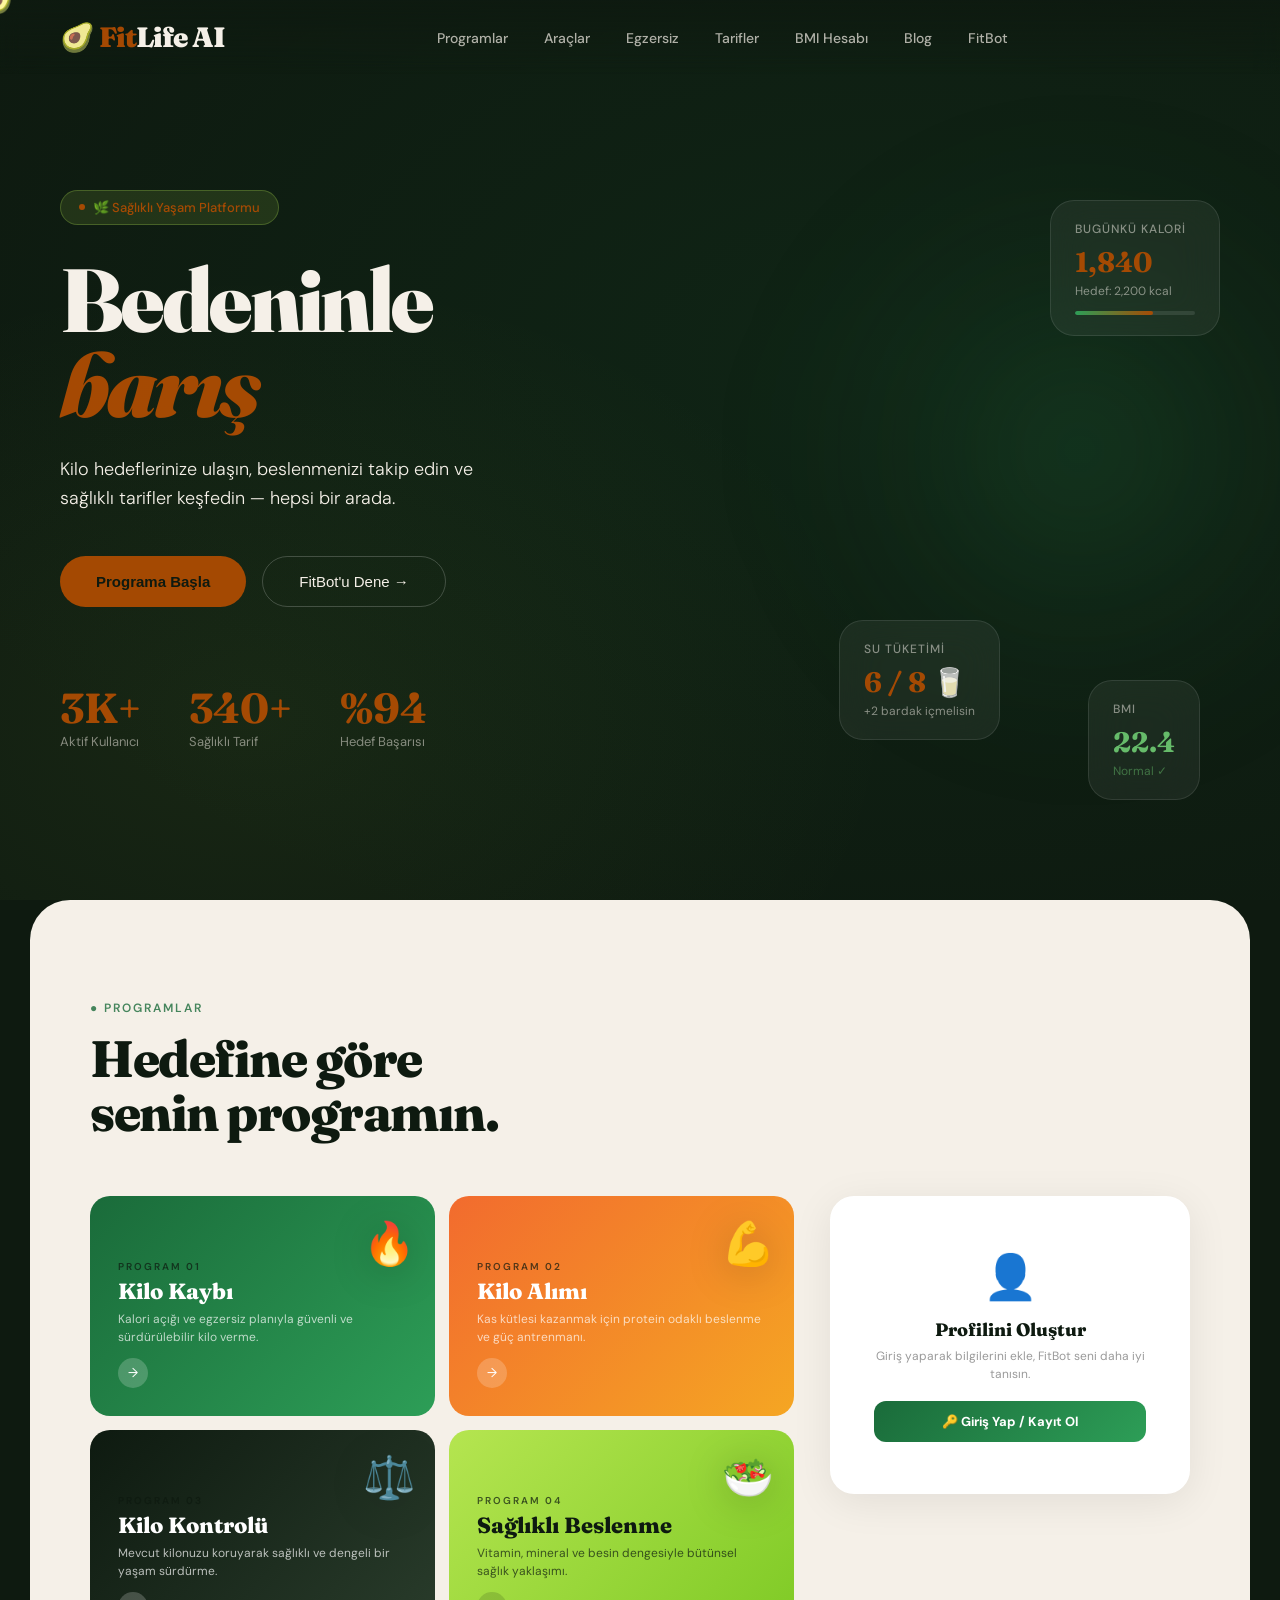
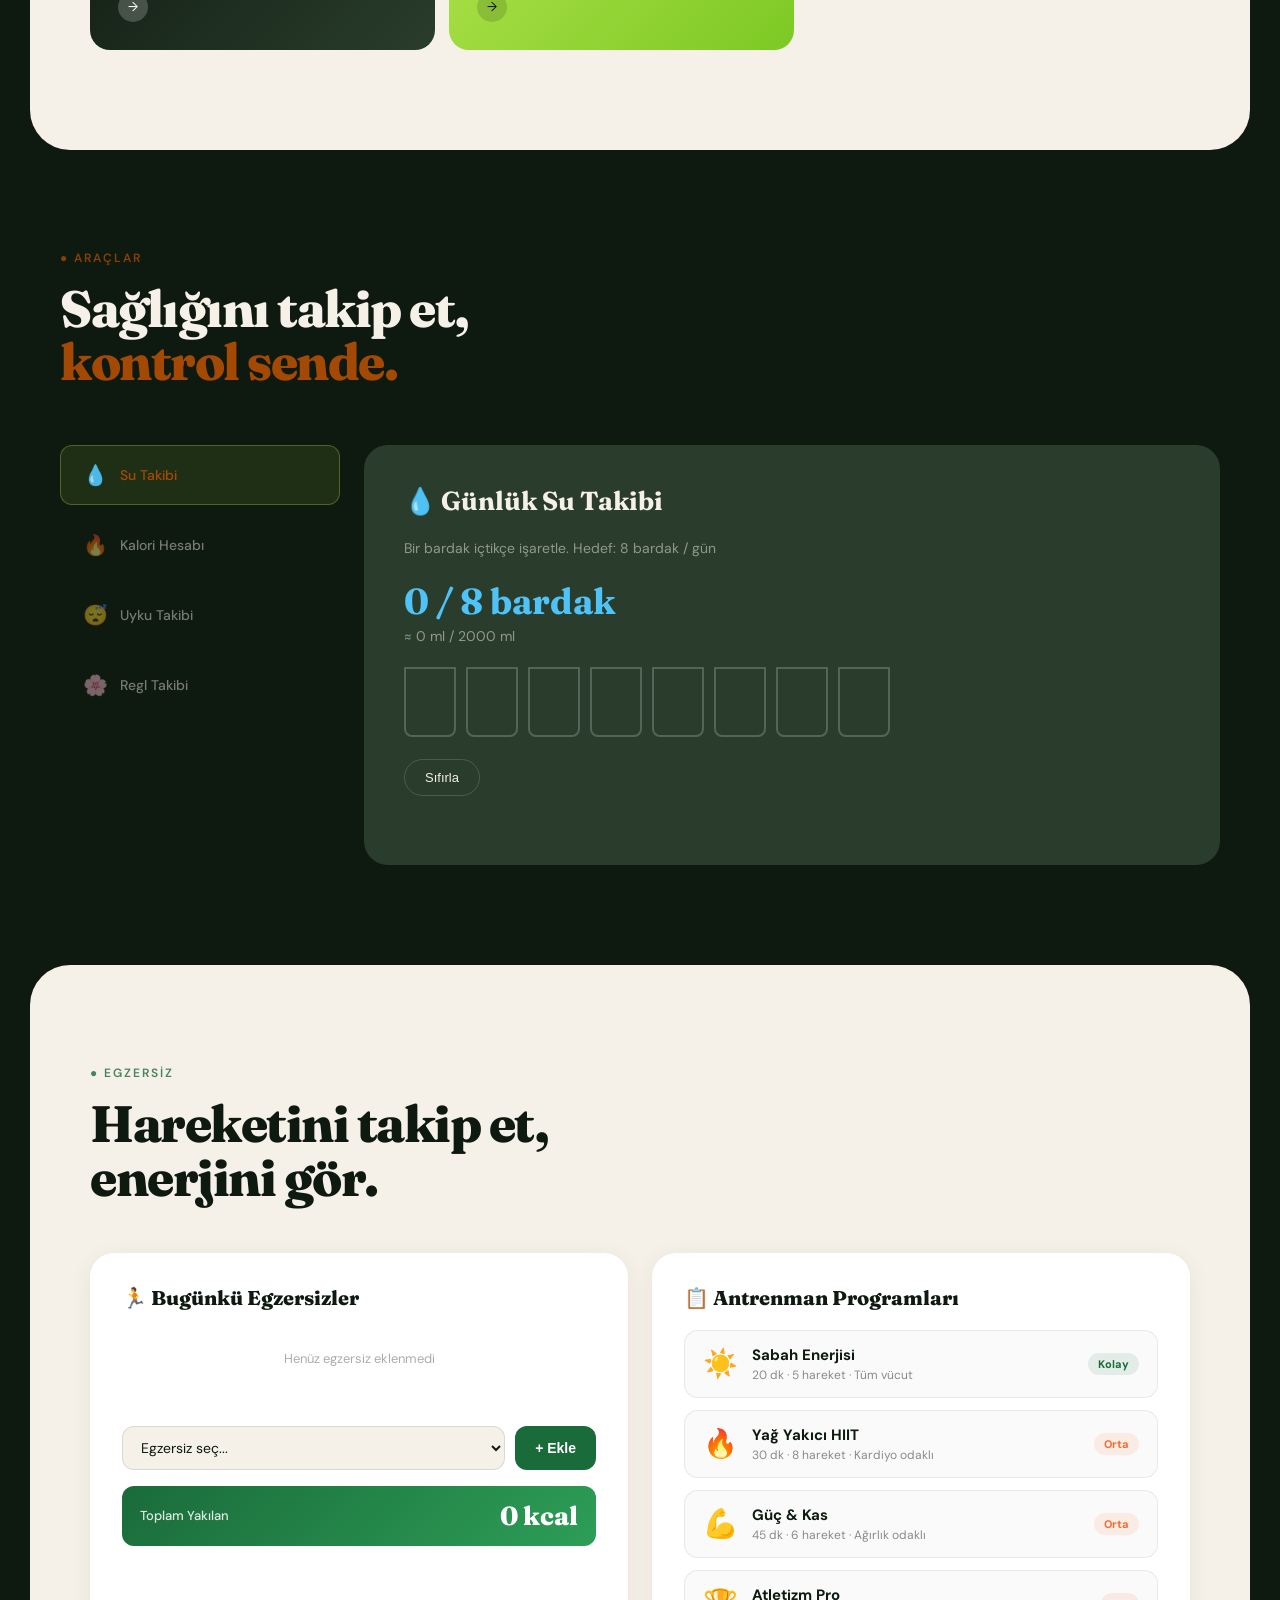
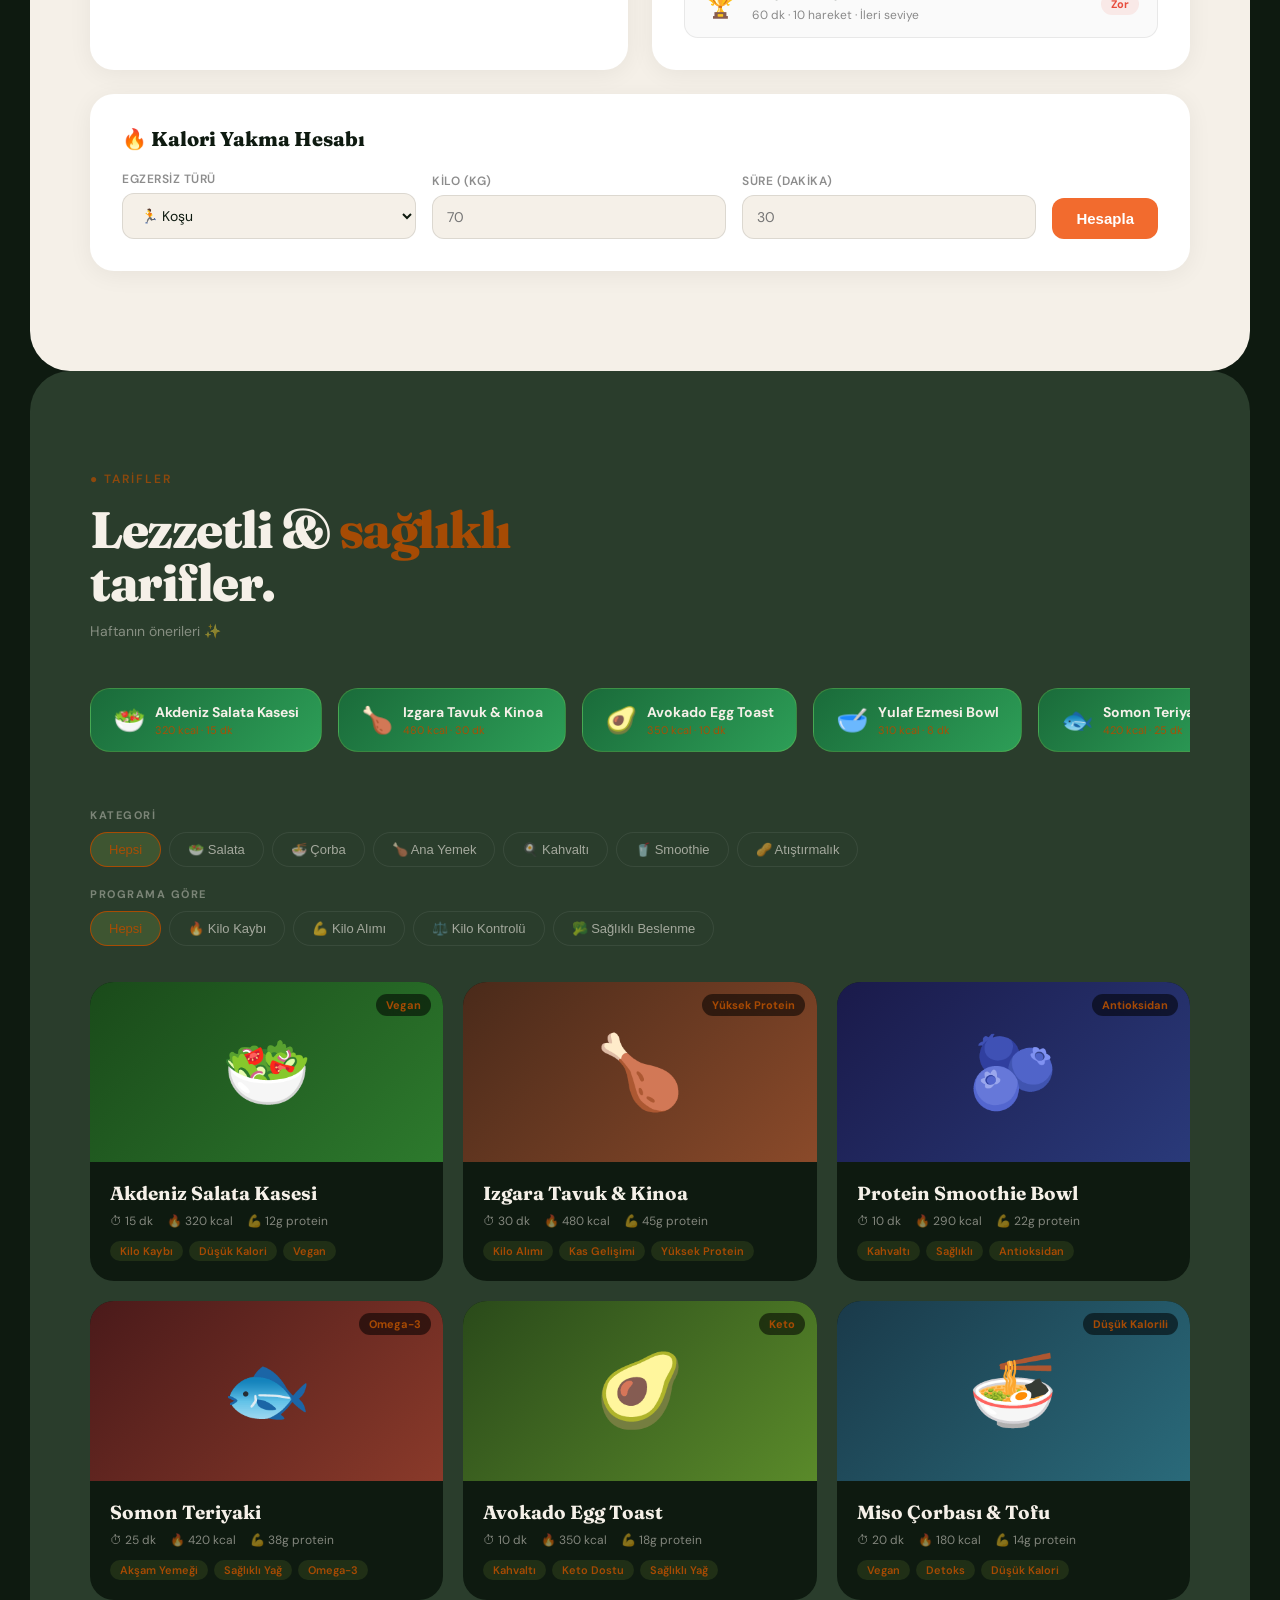
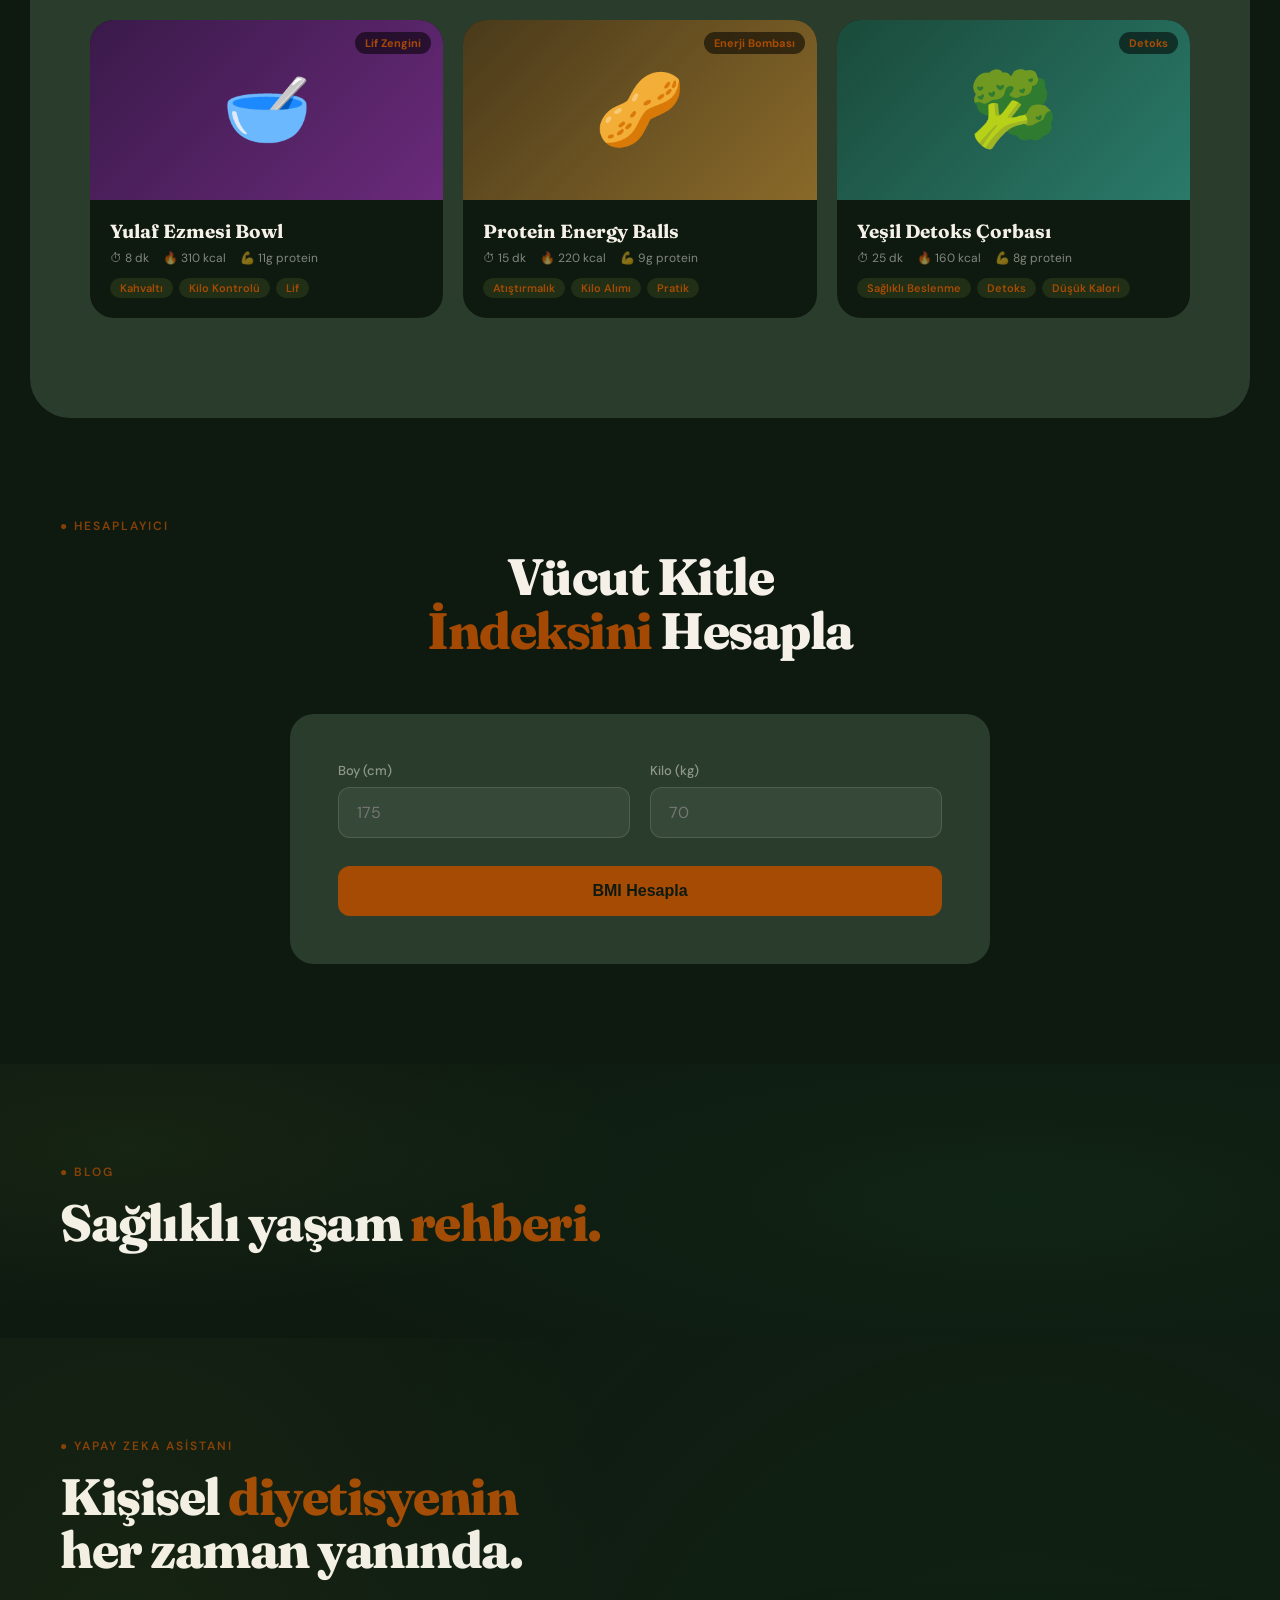
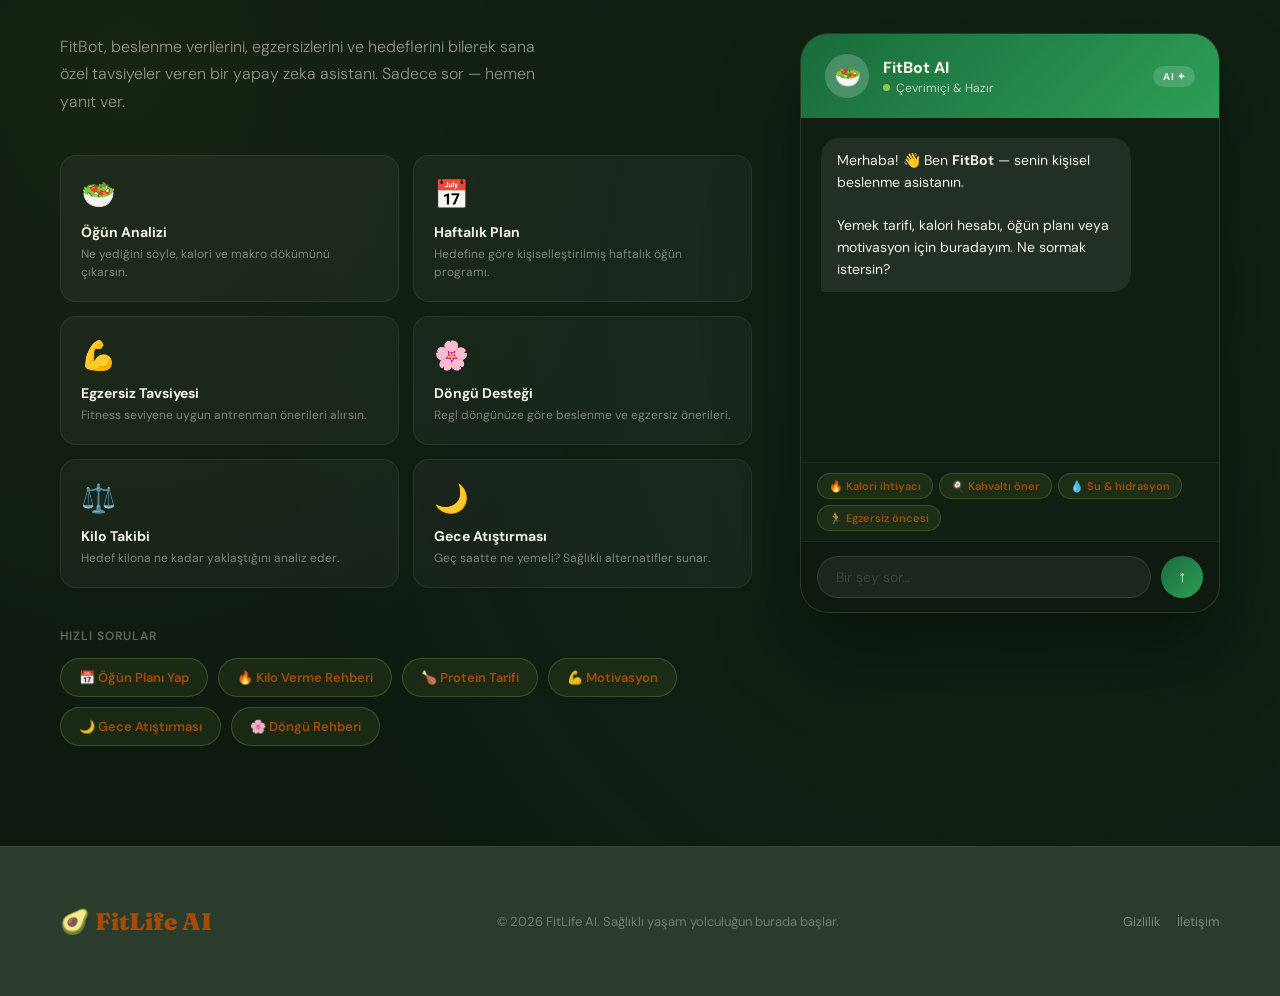
==== commit 7cebea58: "görsel hatası düzeltild" ====
--- a/templates/index.html
+++ b/templates/index.html
@@ -1,11 +1,8 @@
 <!DOCTYPE html>
 <html lang="tr">
 <head>
-<link rel="icon" type="image/png" href="https://saglikli-beslenme-web-py1h.onrender.com/apple-touch-icon.png?v=2">
-
-<link rel="apple-touch-icon" href="https://saglikli-beslenme-web-py1h.onrender.com/apple-touch-icon.png?v=2">
-
-<link rel="shortcut icon" href="https://saglikli-beslenme-web-py1h.onrender.com/apple-touch-icon.png?v=2">
+<link rel="icon" type="image/png" href="apple-touch-icon.png">
+<link rel="apple-touch-icon" href="apple-touch-icon.png">
 <meta charset="UTF-8">
 <meta name="viewport" content="width=device-width, initial-scale=1.0">
 <title>FitLife AI — Sağlıklı Yaşamın Adresi</title>
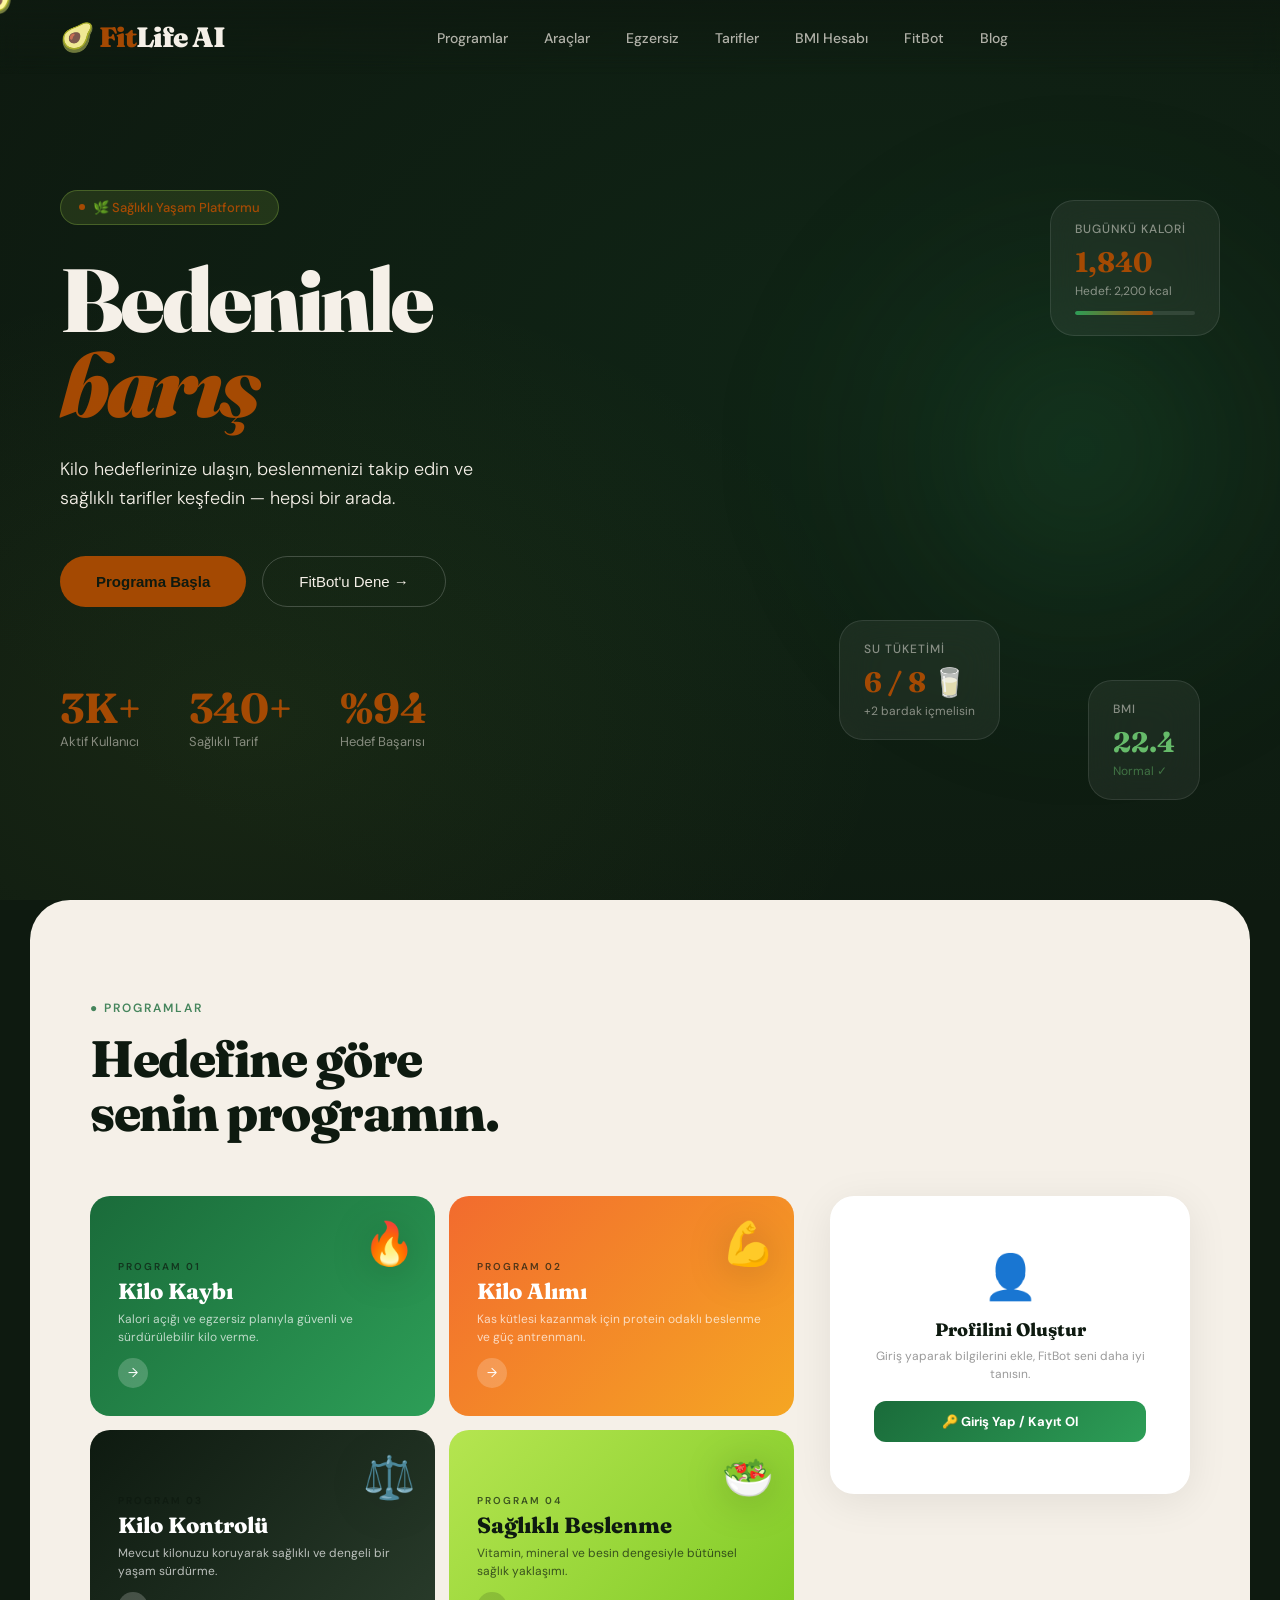
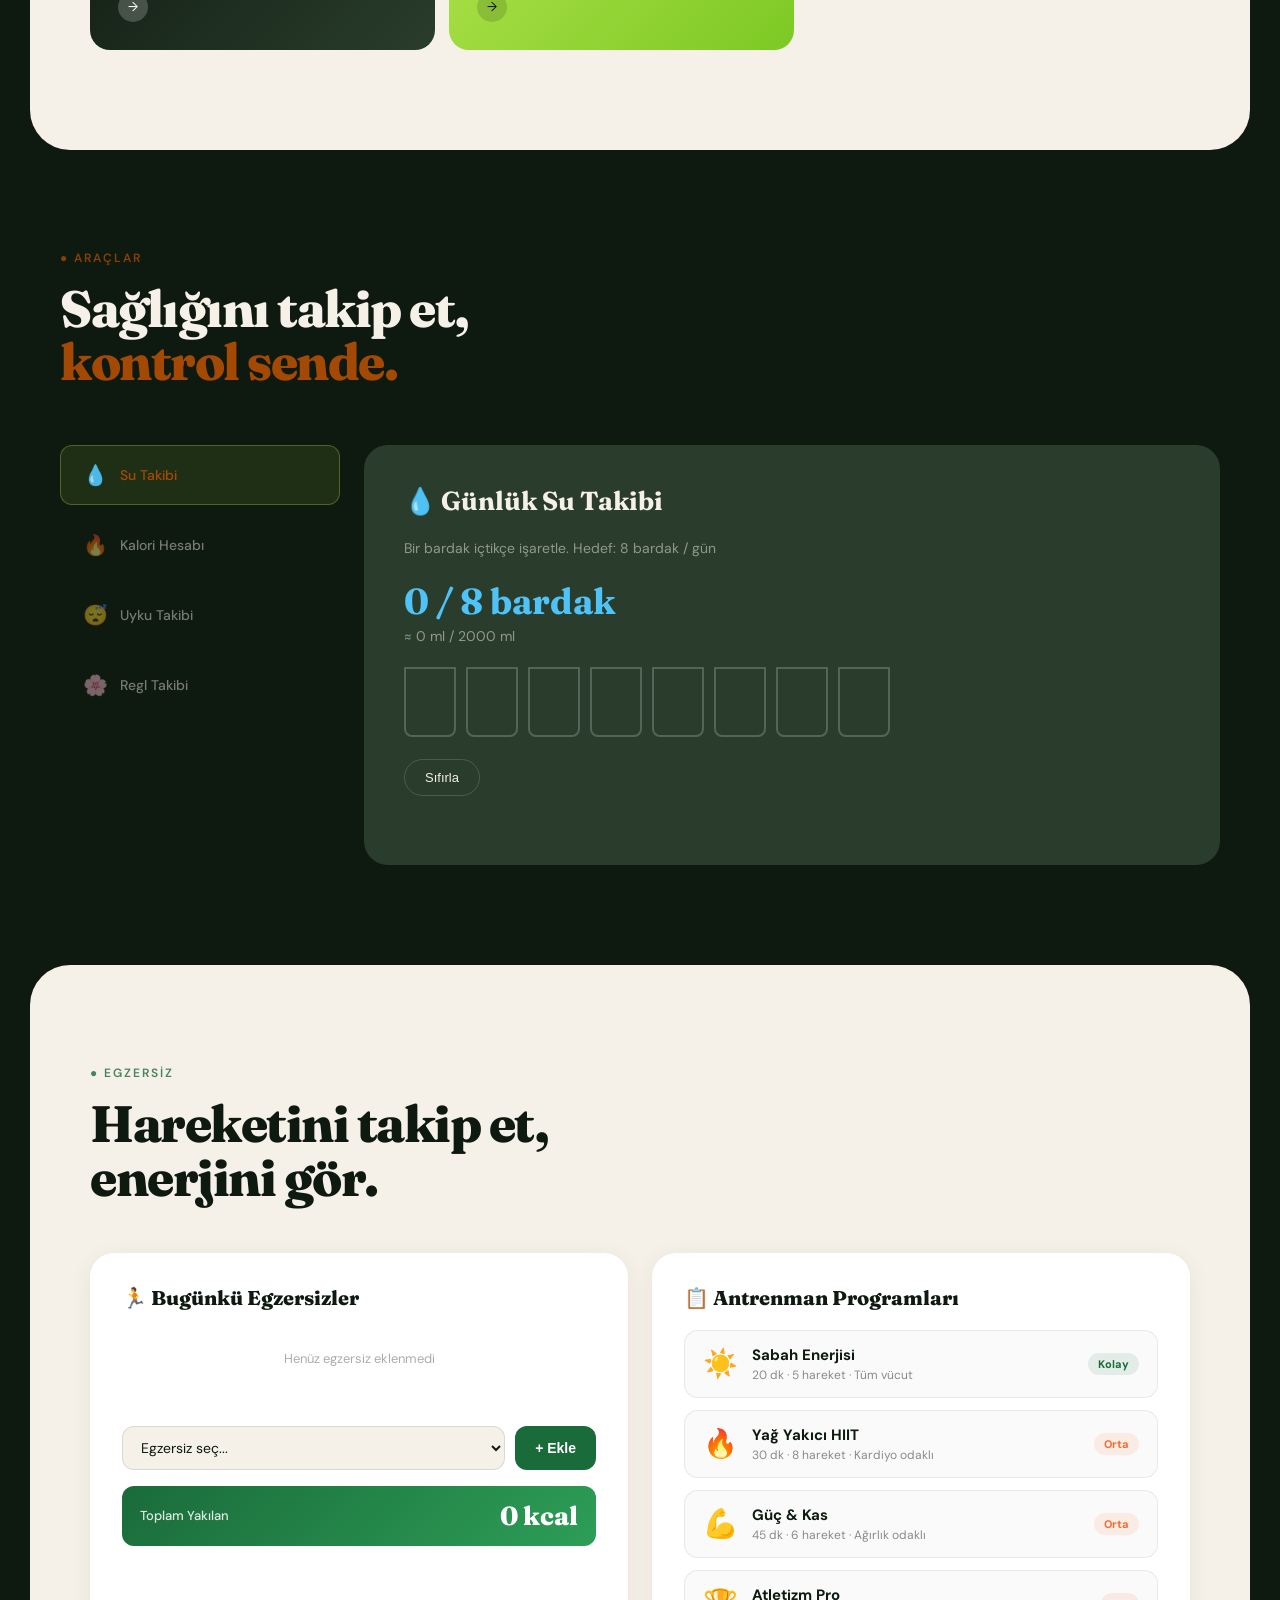
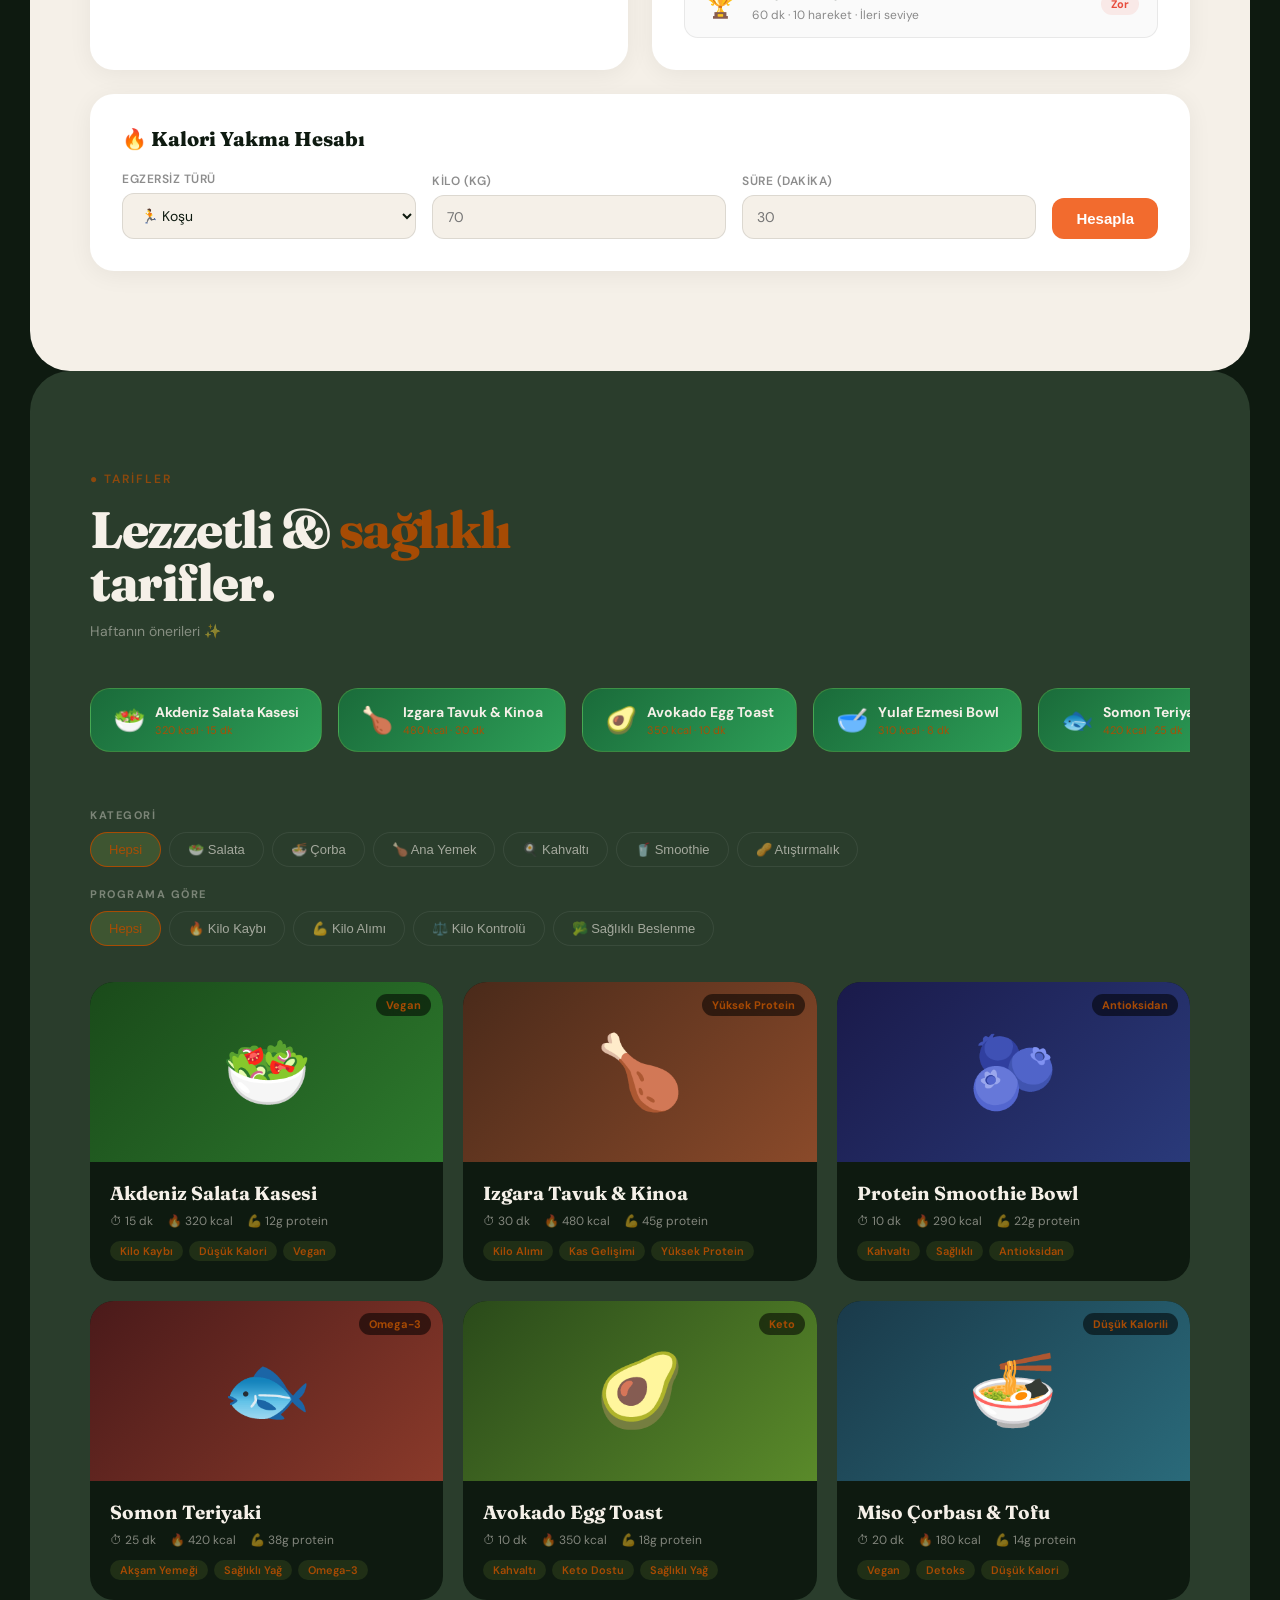
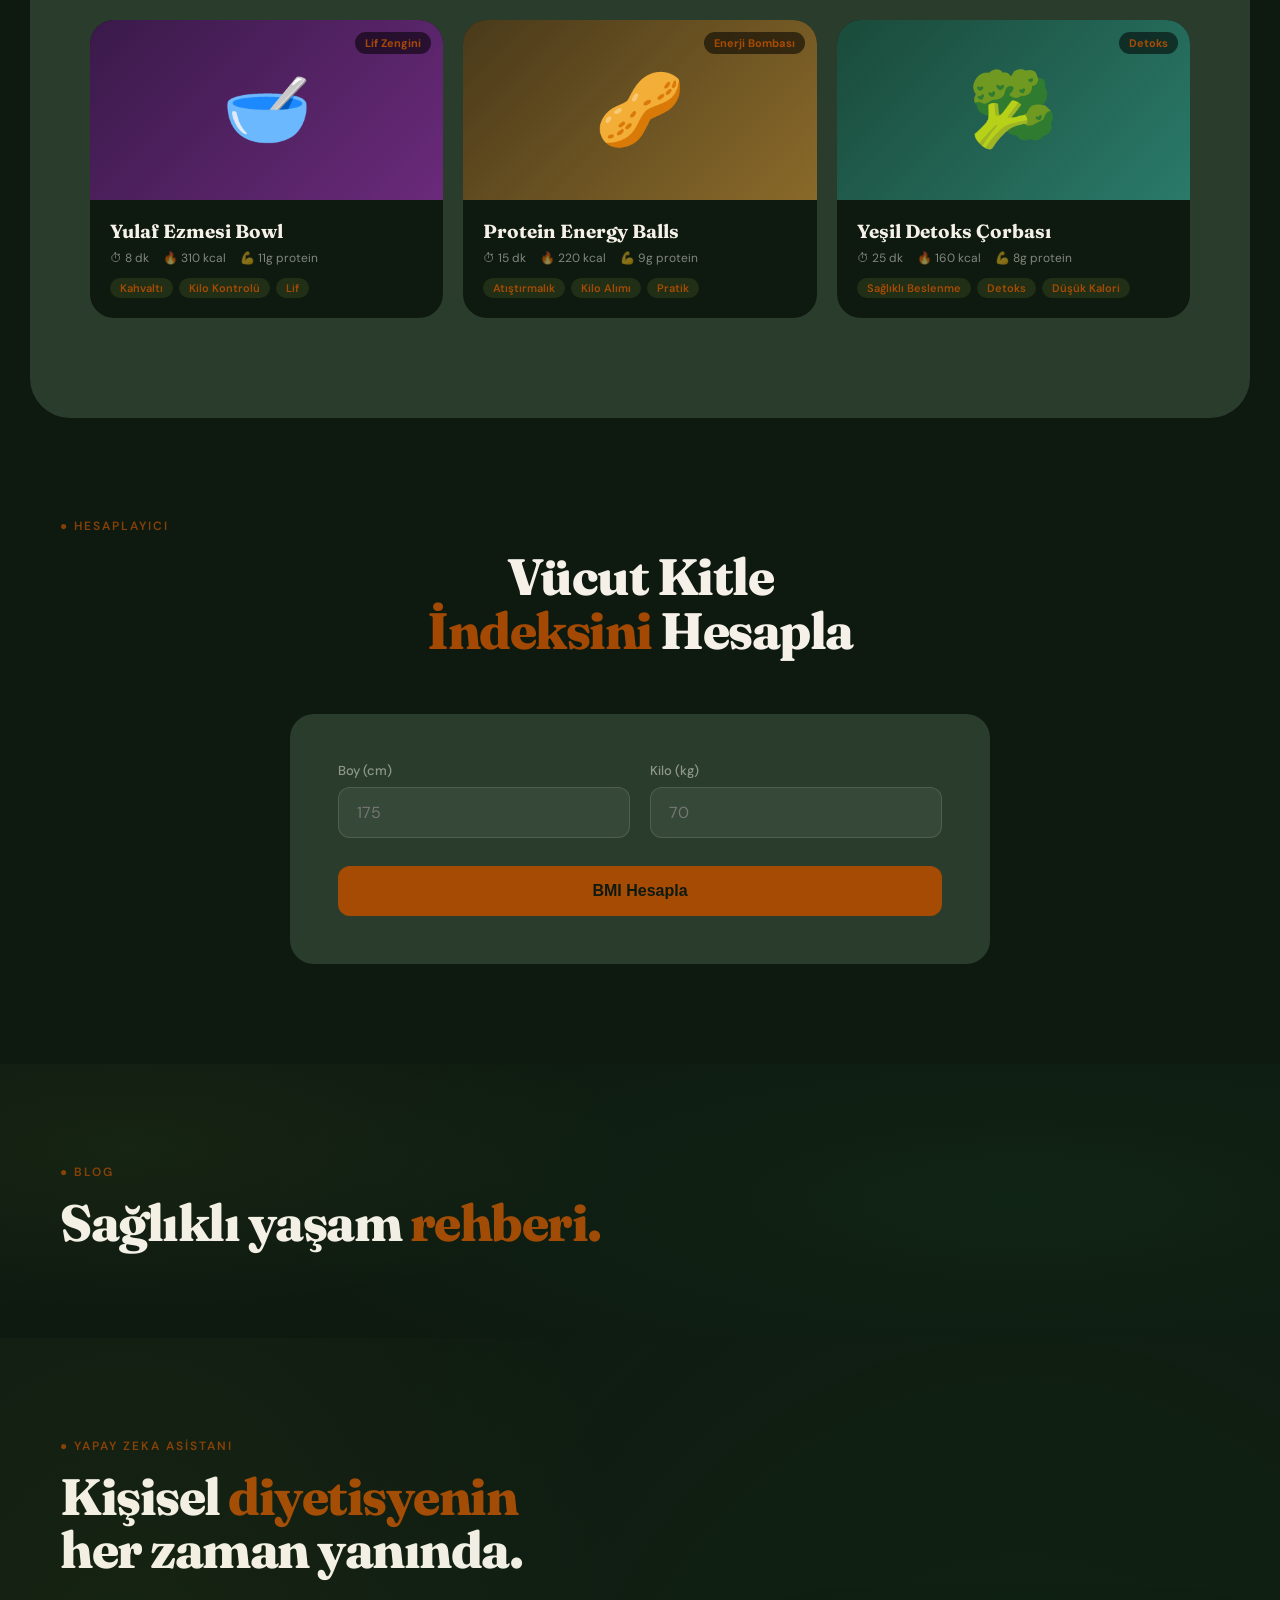
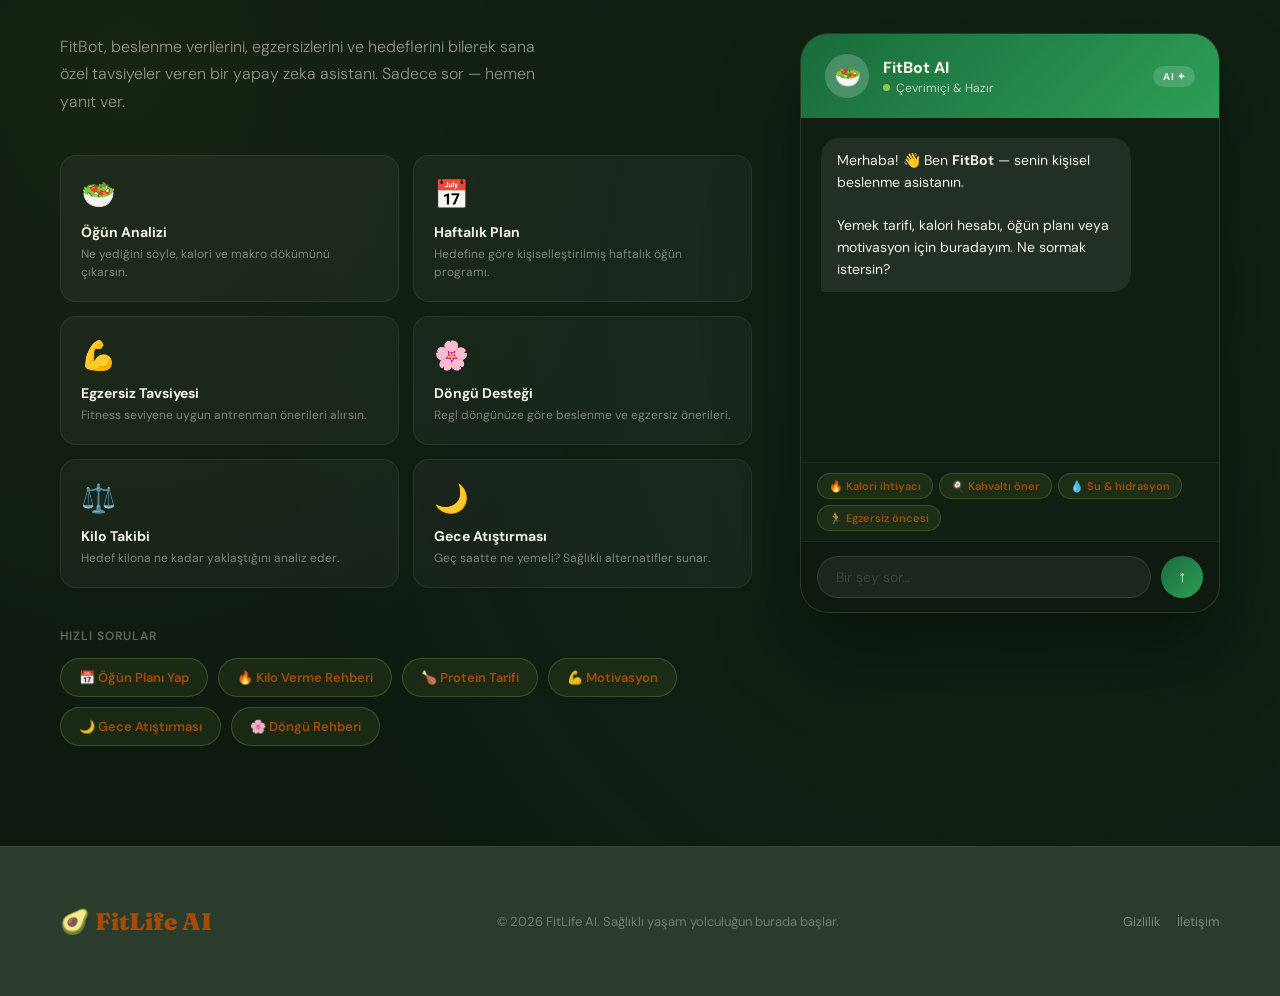
==== commit 6f886274: "görsel güncelleme" ====
--- a/templates/index.html
+++ b/templates/index.html
@@ -1,8 +1,6 @@
 <!DOCTYPE html>
 <html lang="tr">
 <head>
-<link rel="icon" type="image/png" href="apple-touch-icon.png">
-<link rel="apple-touch-icon" href="apple-touch-icon.png">
 <meta charset="UTF-8">
 <meta name="viewport" content="width=device-width, initial-scale=1.0">
 <title>FitLife AI — Sağlıklı Yaşamın Adresi</title>
@@ -360,9 +358,8 @@
     <li><a href="#exercise">Egzersiz</a></li>
     <li><a href="#recipes">Tarifler</a></li>
     <li><a href="#bmi">BMI Hesabı</a></li>
+    <li><a href="#fitbot">FitBot</a></li>
     <li><a href="#blog">Blog</a></li>
-    <li><a href="#fitbot">FitBot</a></li>
-    
   </ul>
   <div style="display:flex;gap:10px;align-items:center" id="navAuthArea"></div>
 </nav>
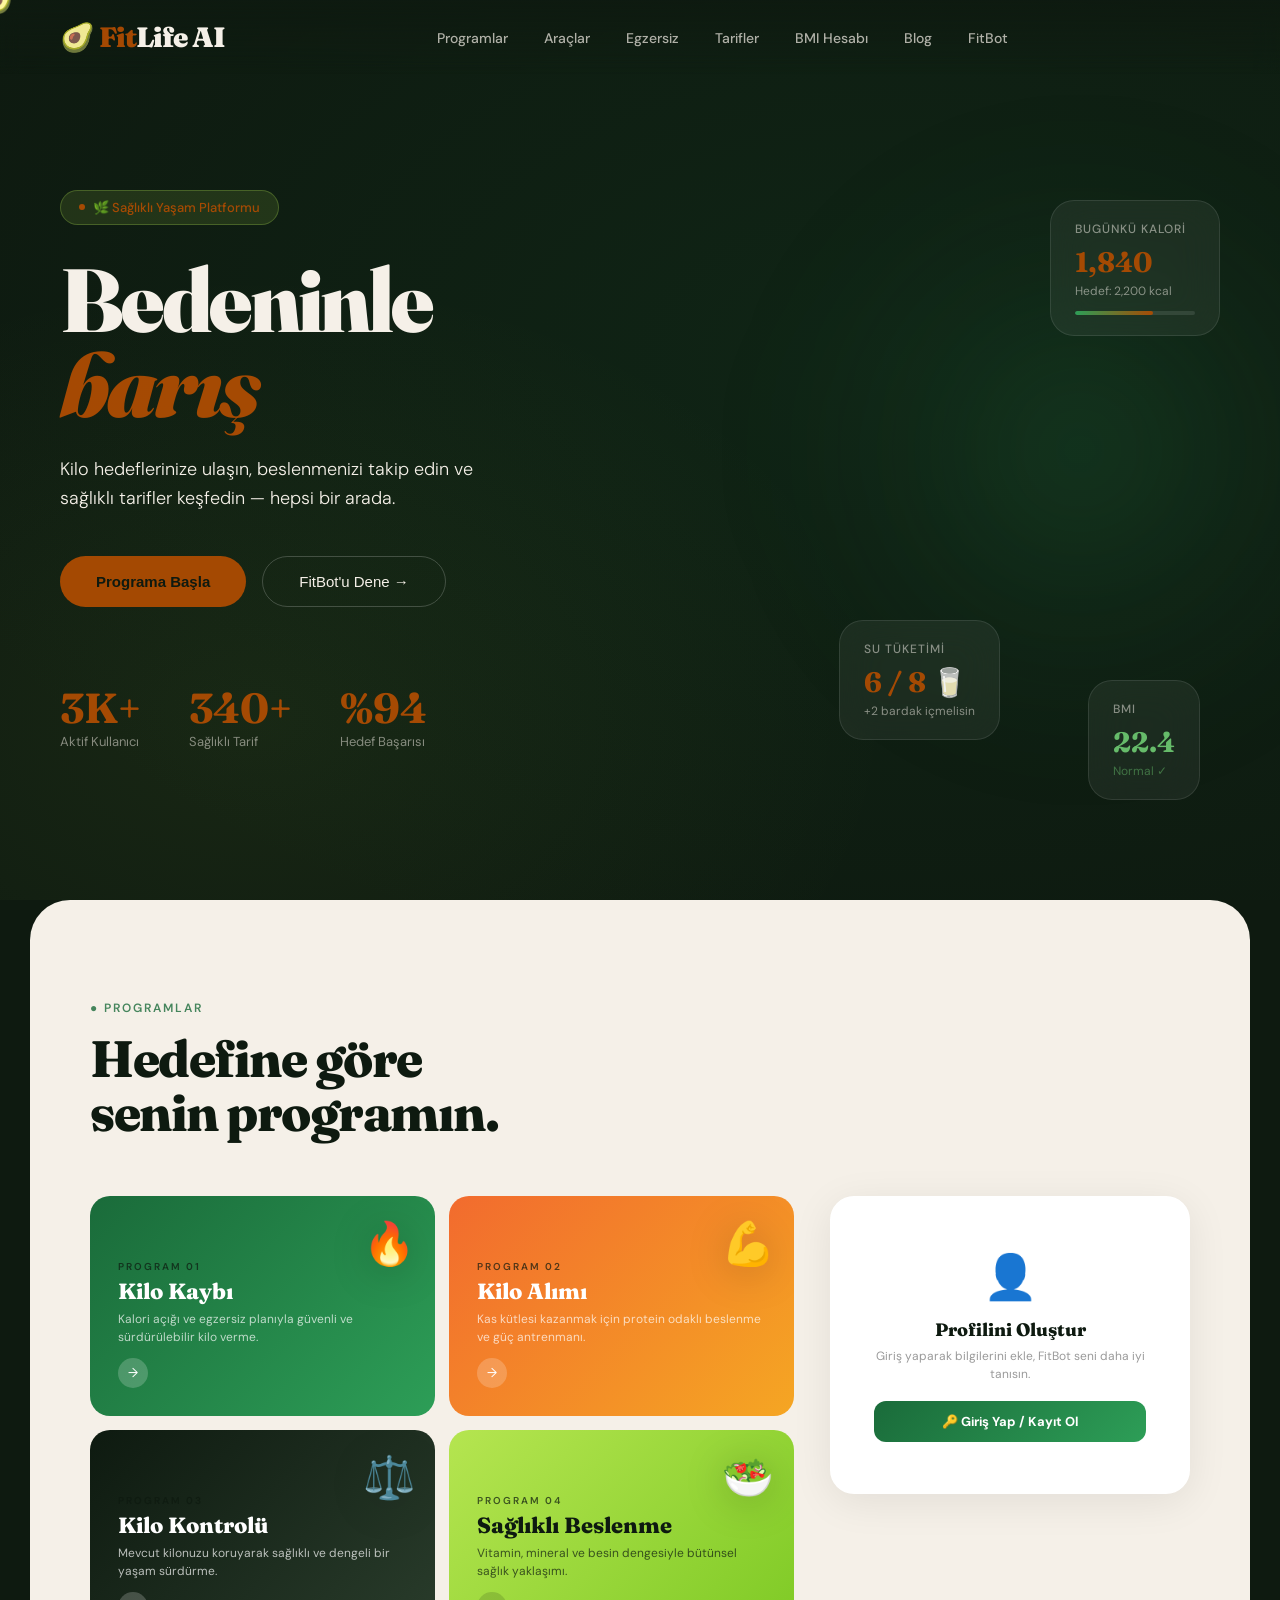
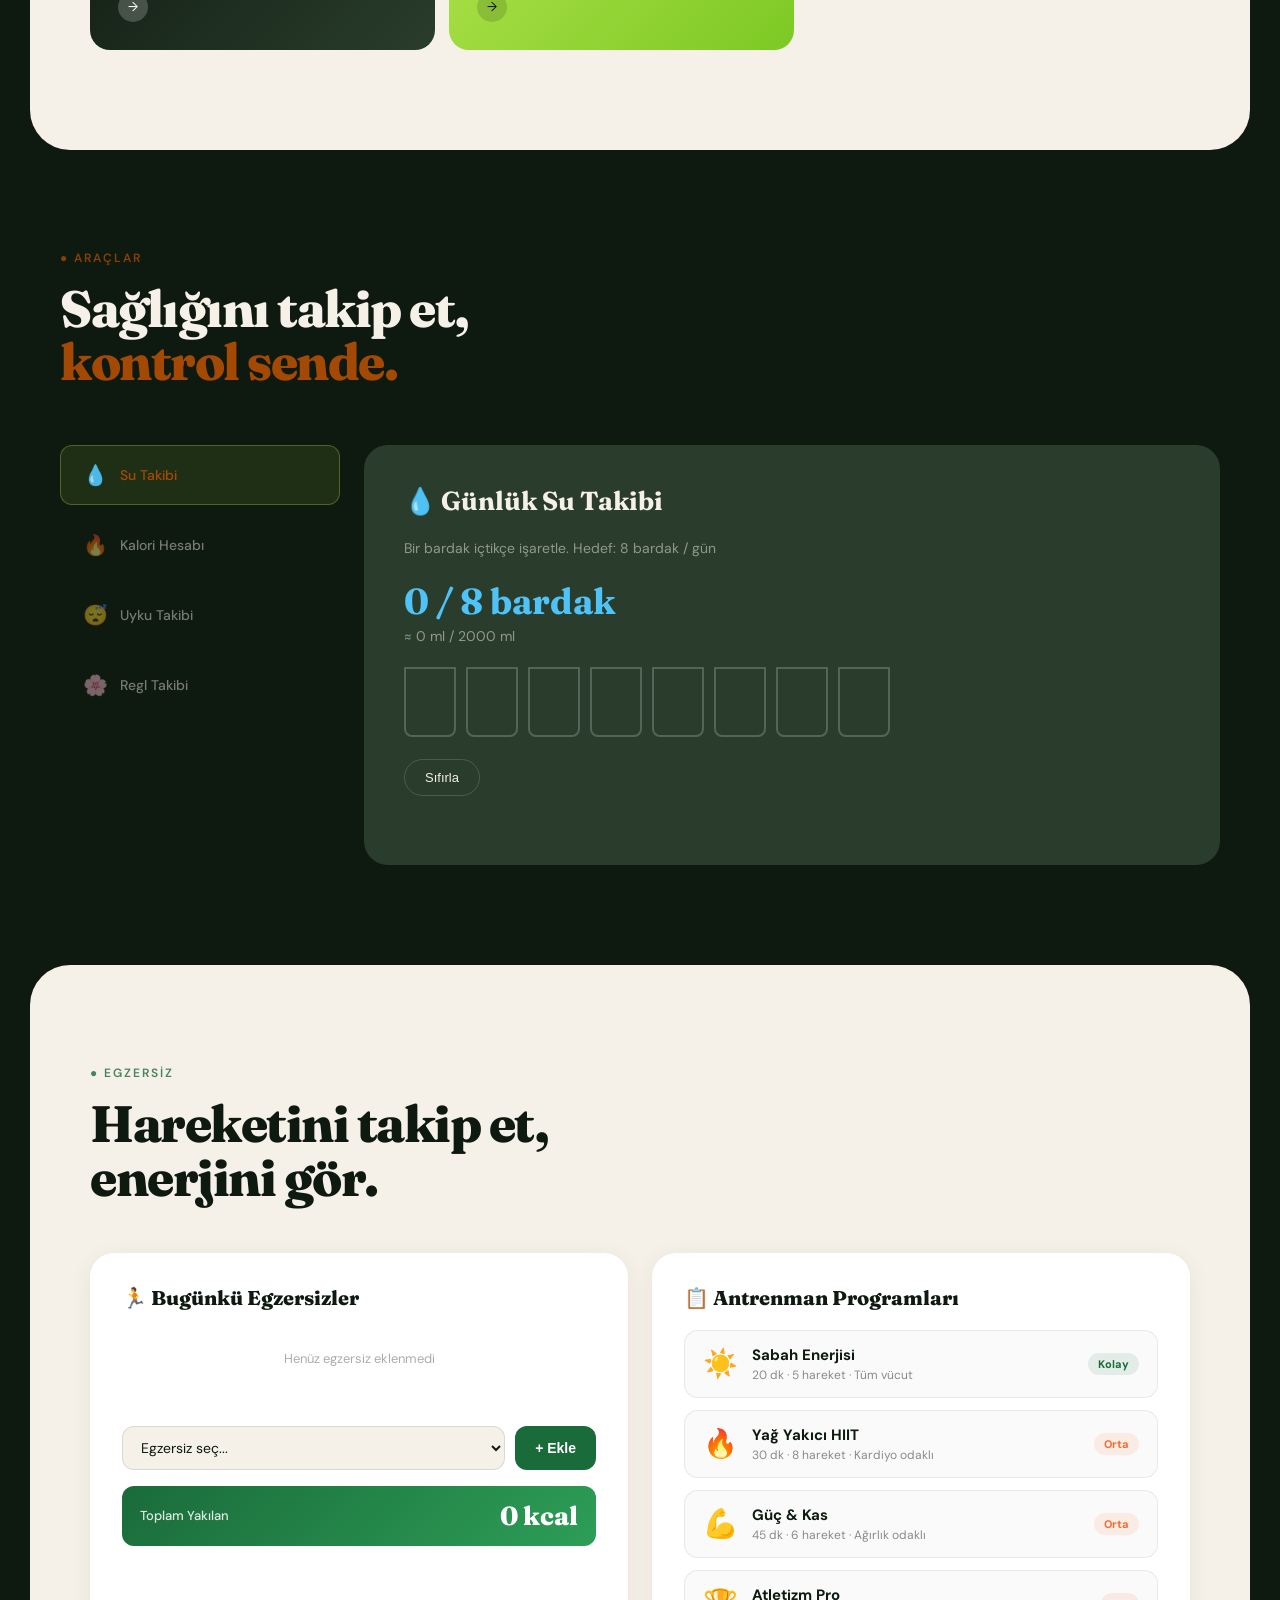
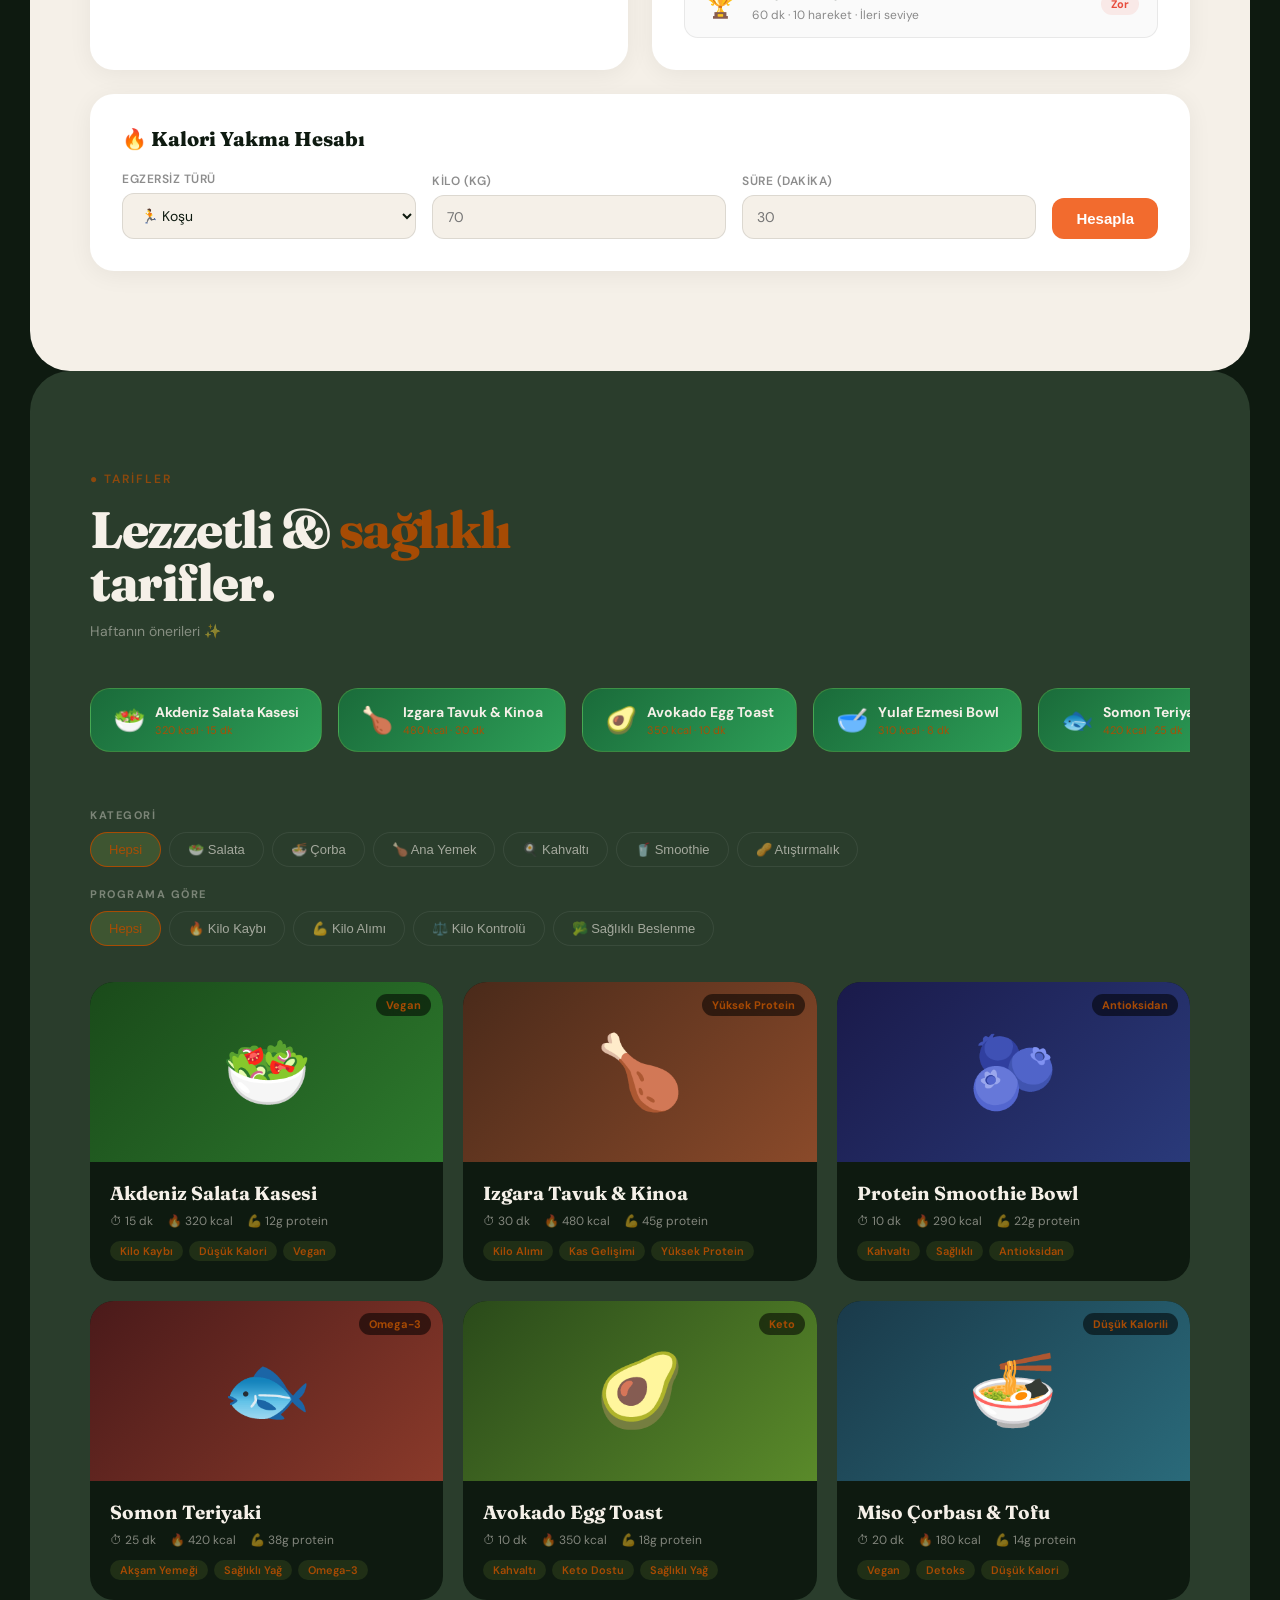
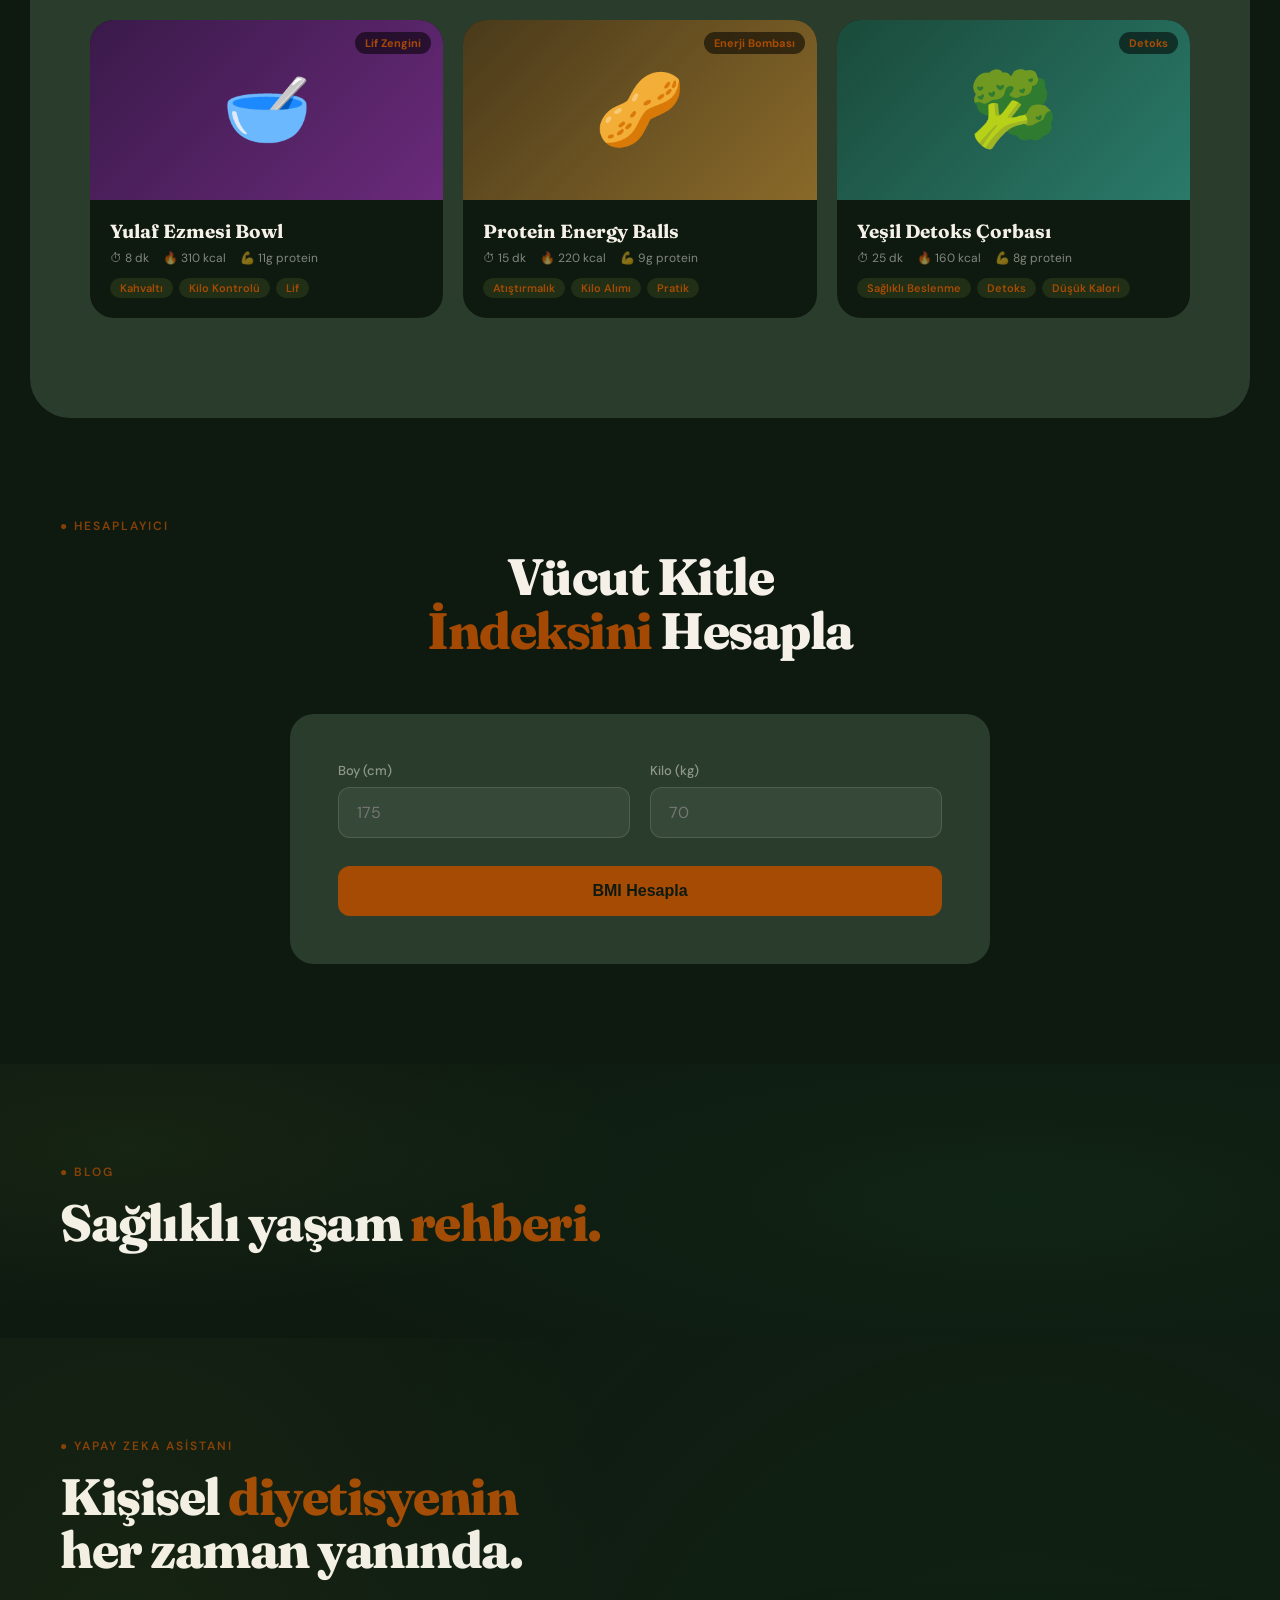
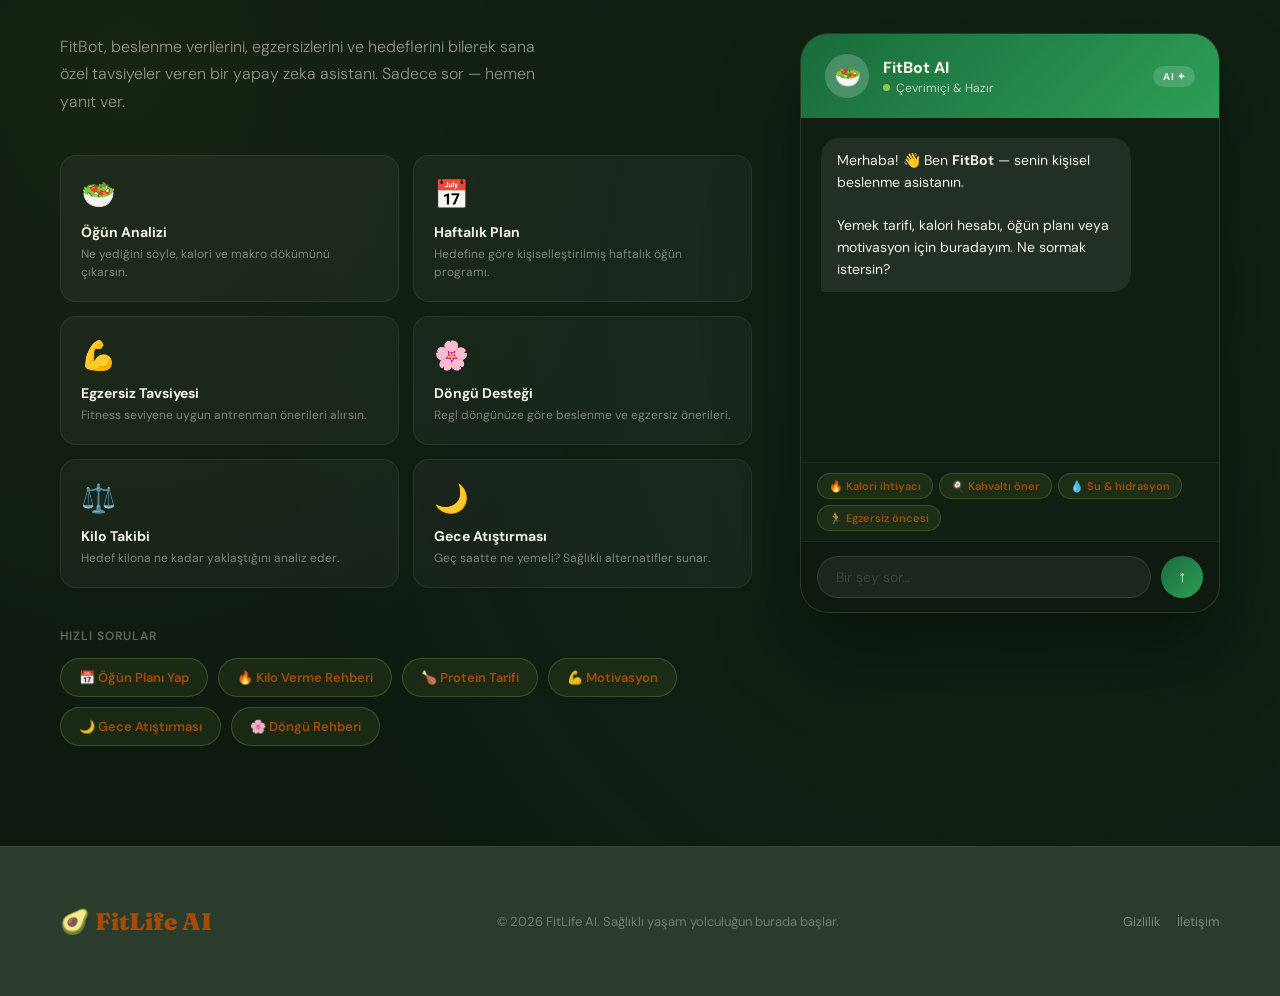
==== commit 5ea72e8c: "görsel düzeni" ====
--- a/templates/index.html
+++ b/templates/index.html
@@ -1,6 +1,8 @@
 <!DOCTYPE html>
 <html lang="tr">
 <head>
+<link rel="icon" href="data:image/svg+xml,<svg xmlns='http://www.w3.org/2000/svg' viewBox='0 0 100 100'><text y='.9em' font-size='90'>🥑</text></svg>">
+<link rel="apple-touch-icon" sizes="180x180" href="/static/apple-touch-icon.png">
 <meta charset="UTF-8">
 <meta name="viewport" content="width=device-width, initial-scale=1.0">
 <title>FitLife AI — Sağlıklı Yaşamın Adresi</title>
@@ -358,8 +360,9 @@
     <li><a href="#exercise">Egzersiz</a></li>
     <li><a href="#recipes">Tarifler</a></li>
     <li><a href="#bmi">BMI Hesabı</a></li>
+    <li><a href="#blog">Blog</a></li>
     <li><a href="#fitbot">FitBot</a></li>
-    <li><a href="#blog">Blog</a></li>
+    
   </ul>
   <div style="display:flex;gap:10px;align-items:center" id="navAuthArea"></div>
 </nav>
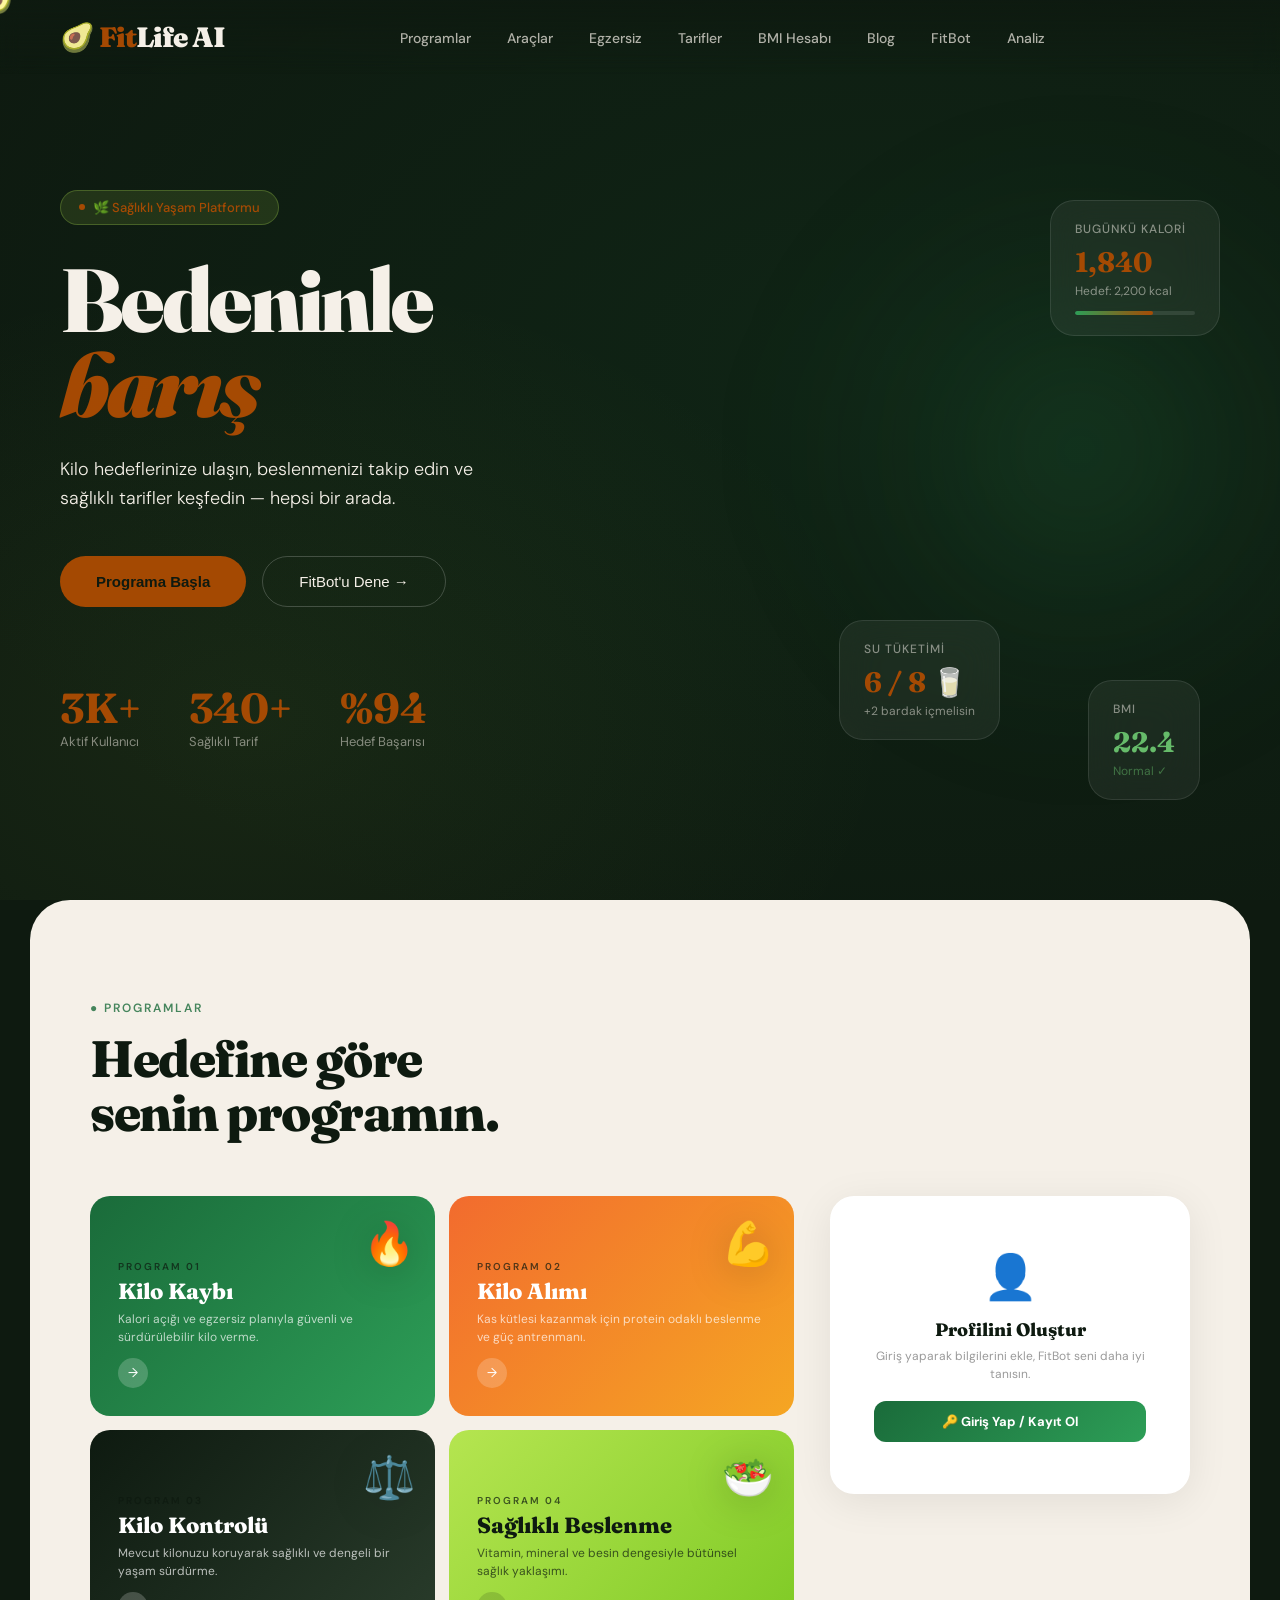
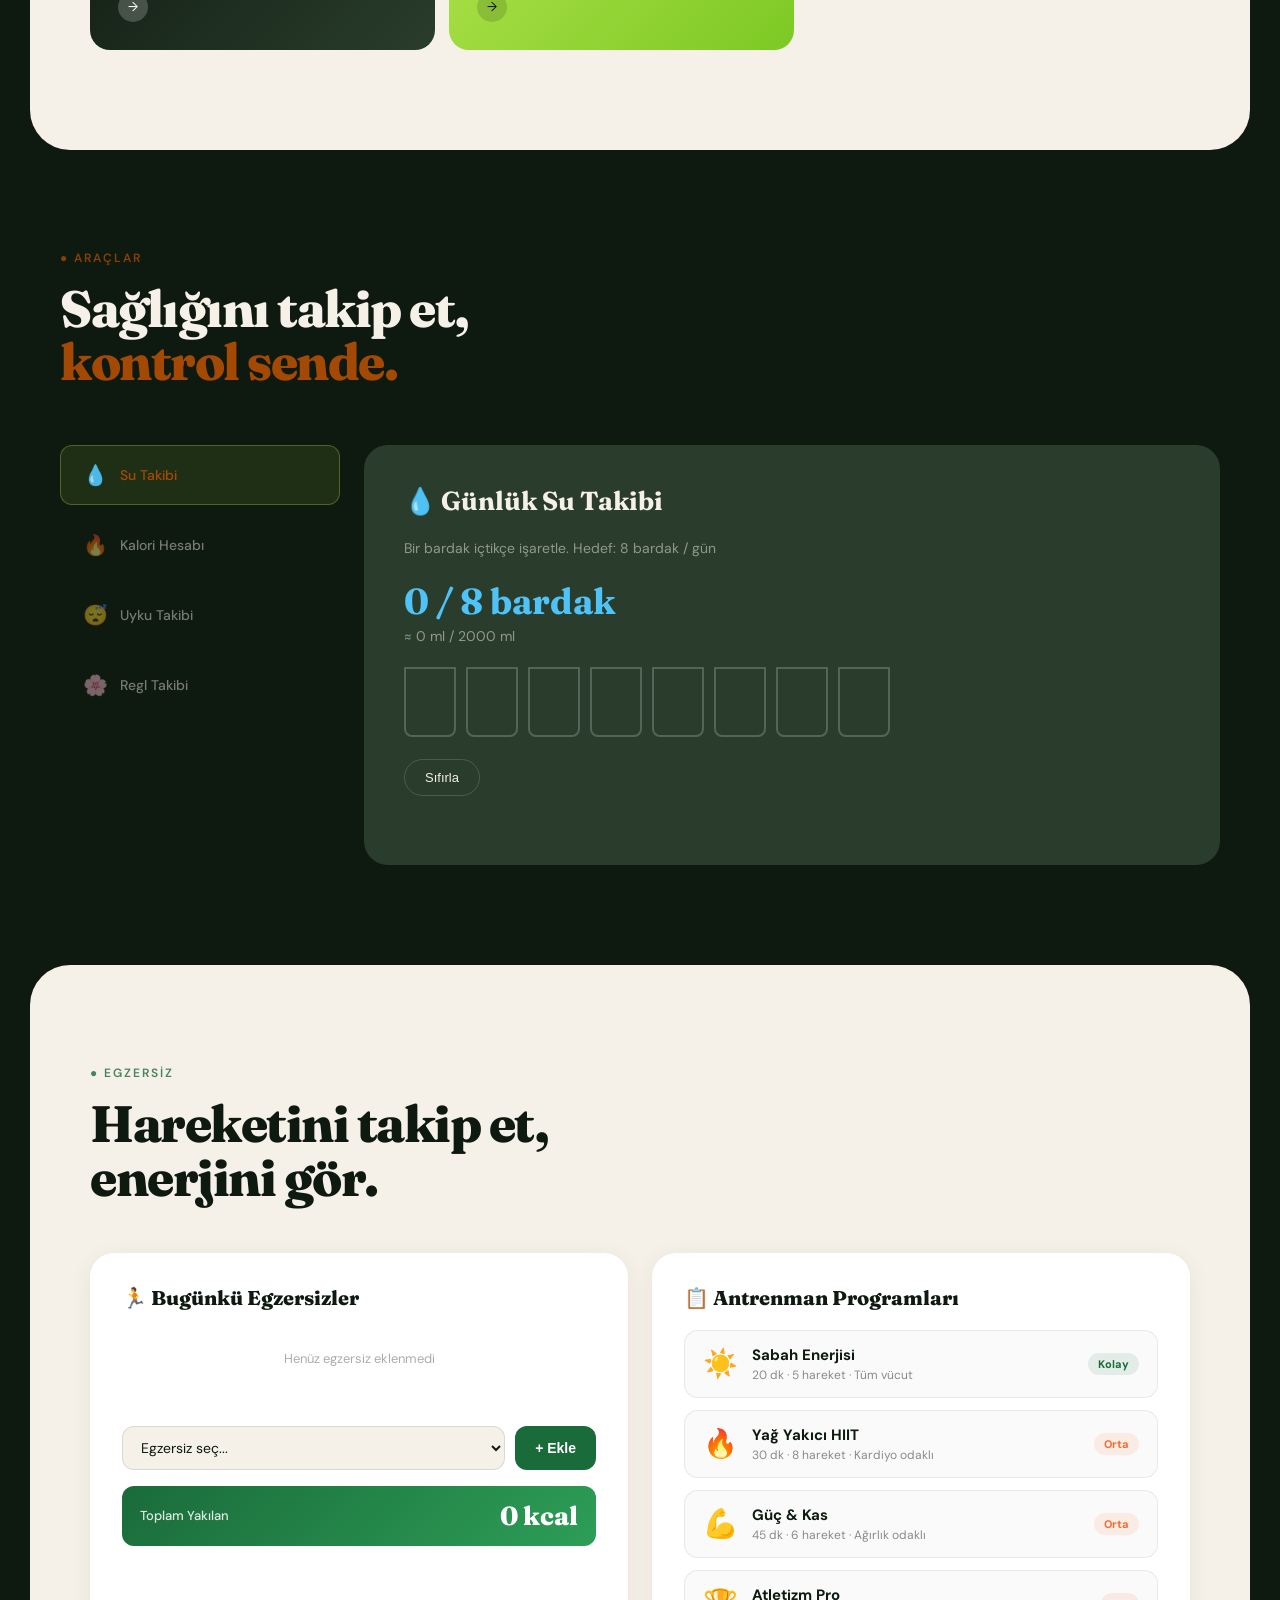
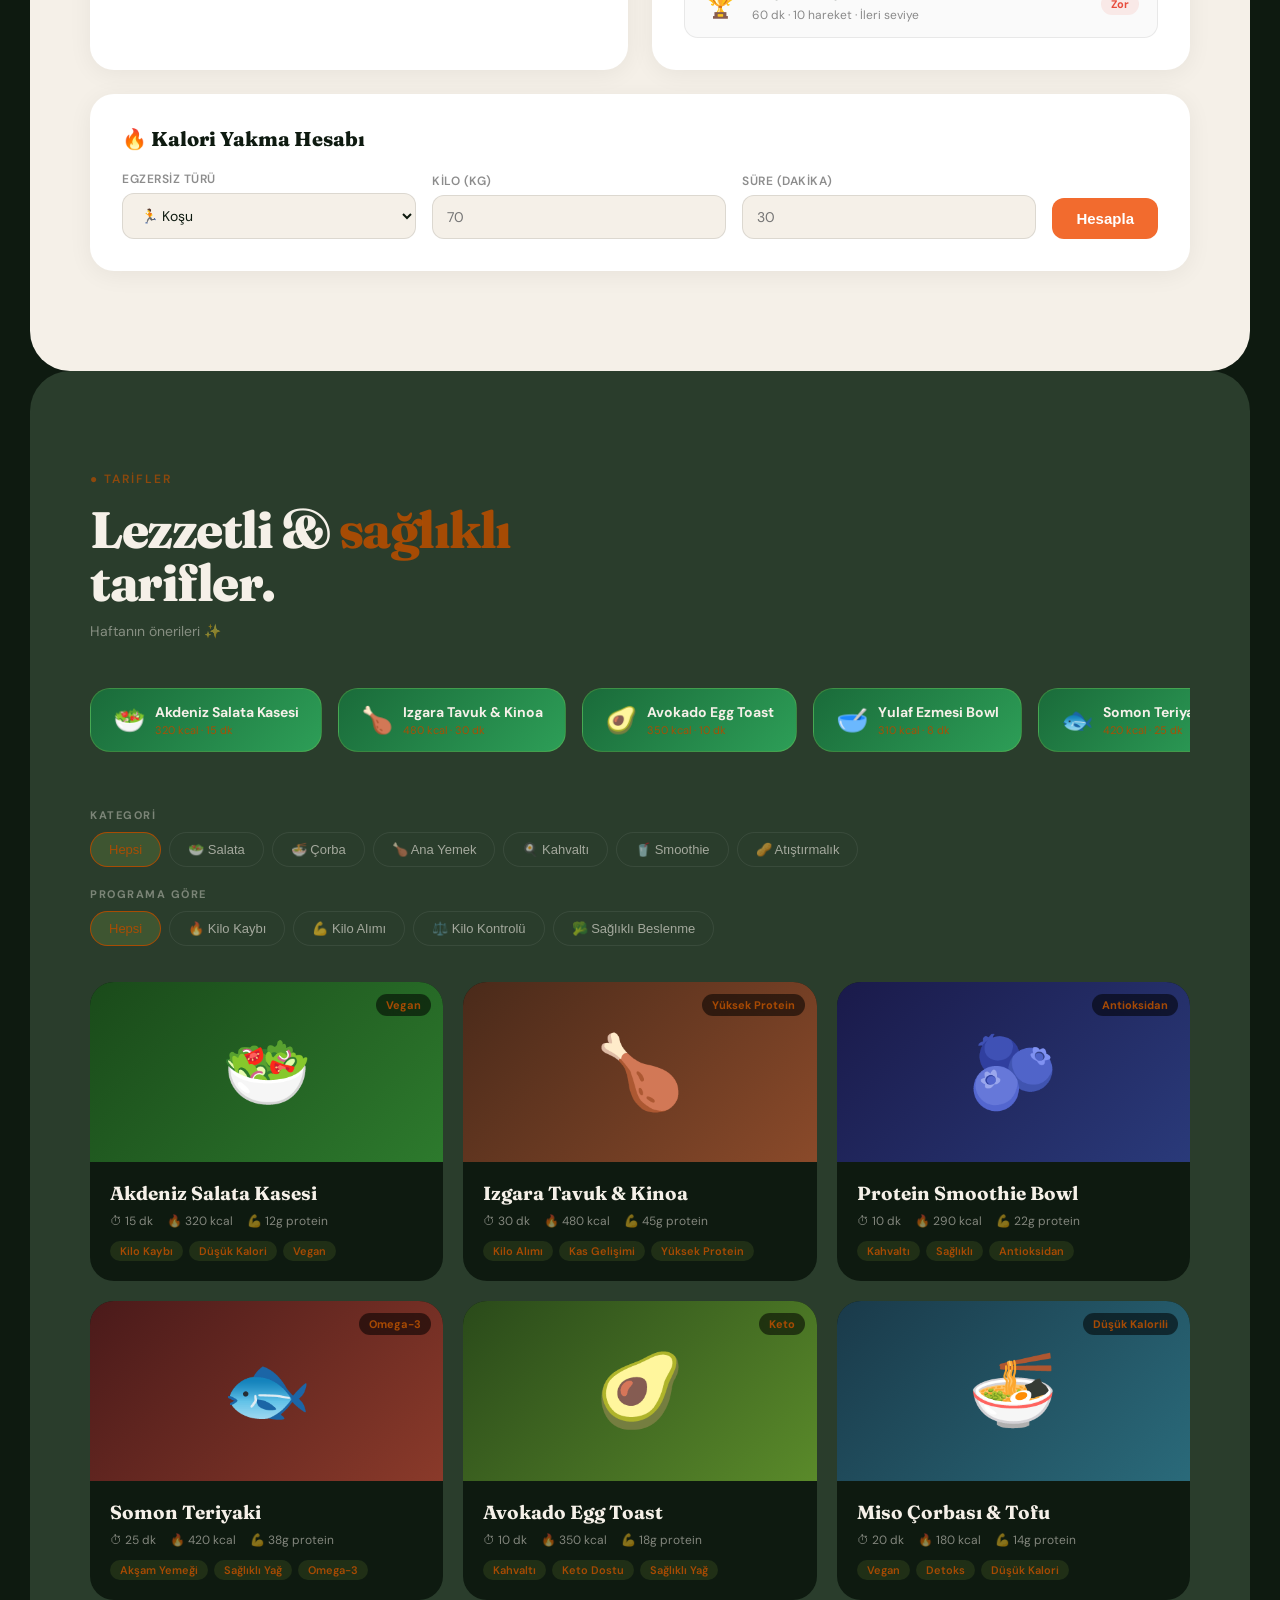
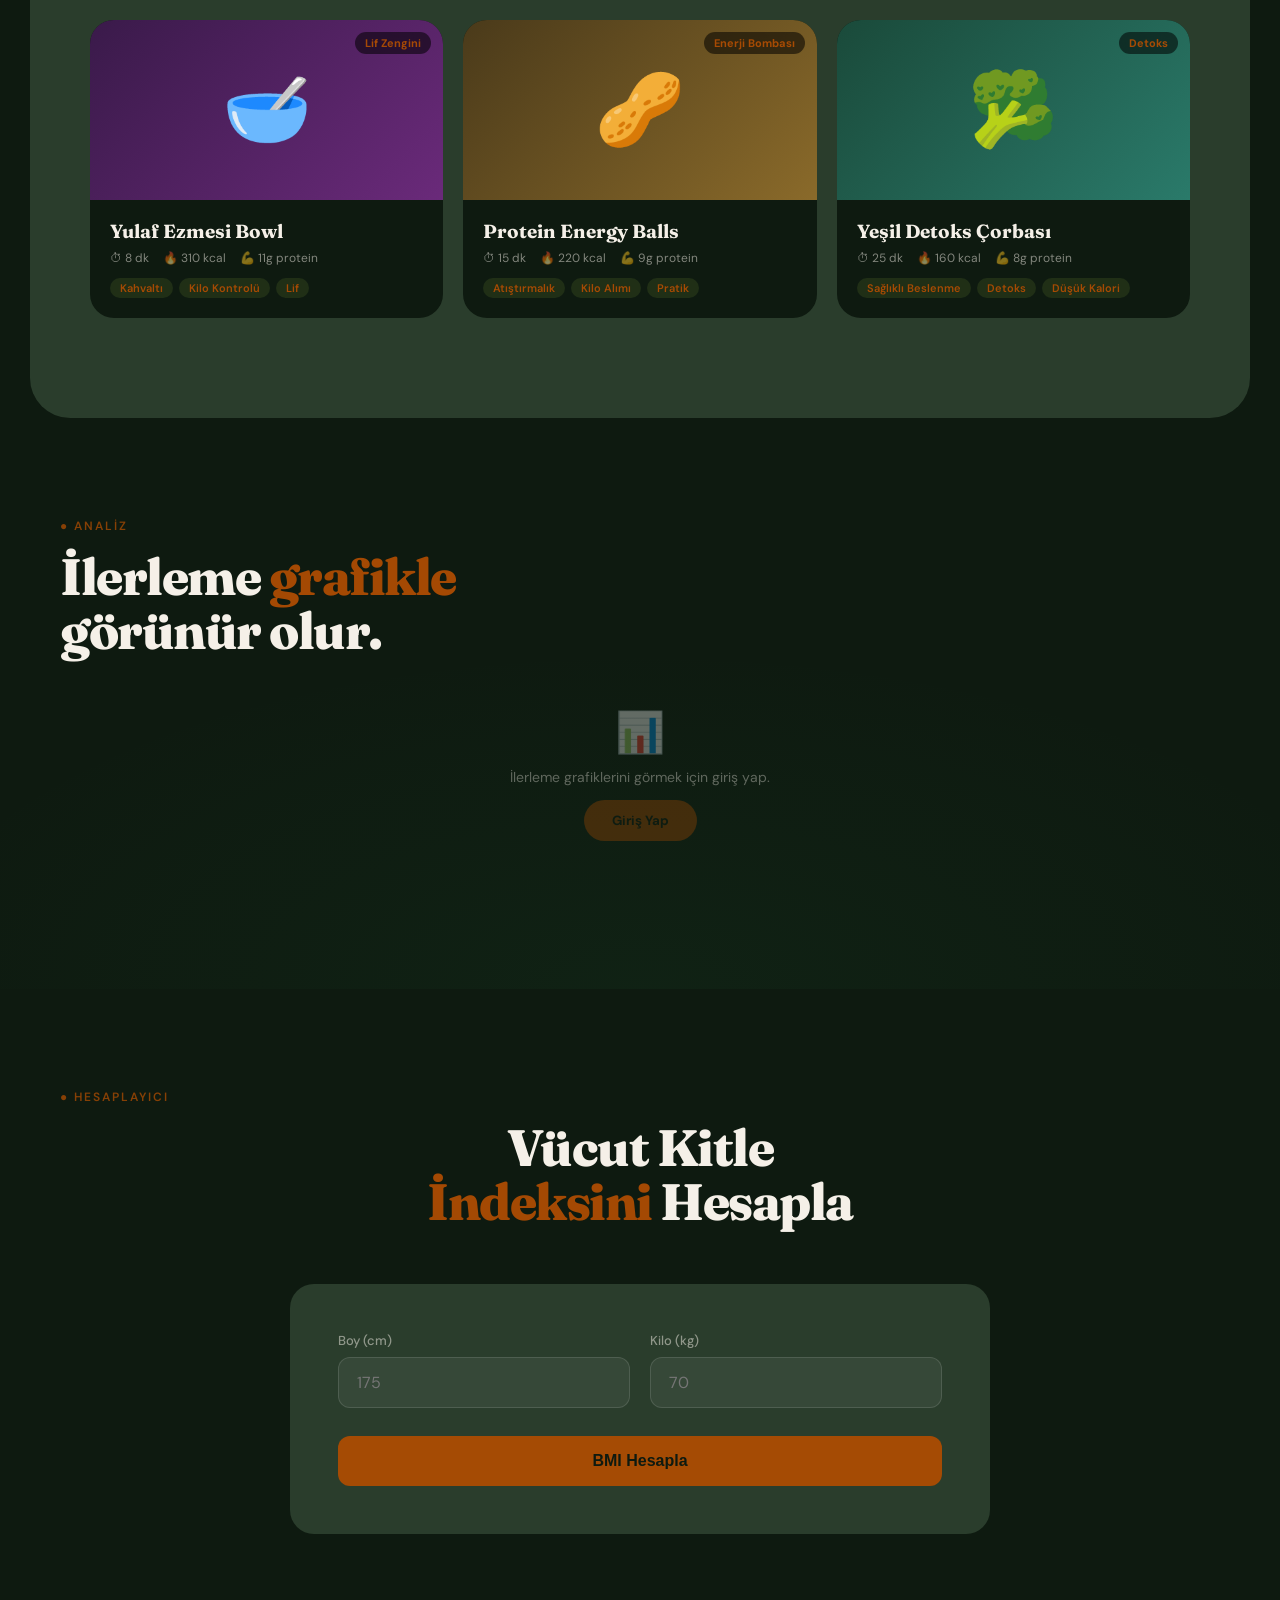
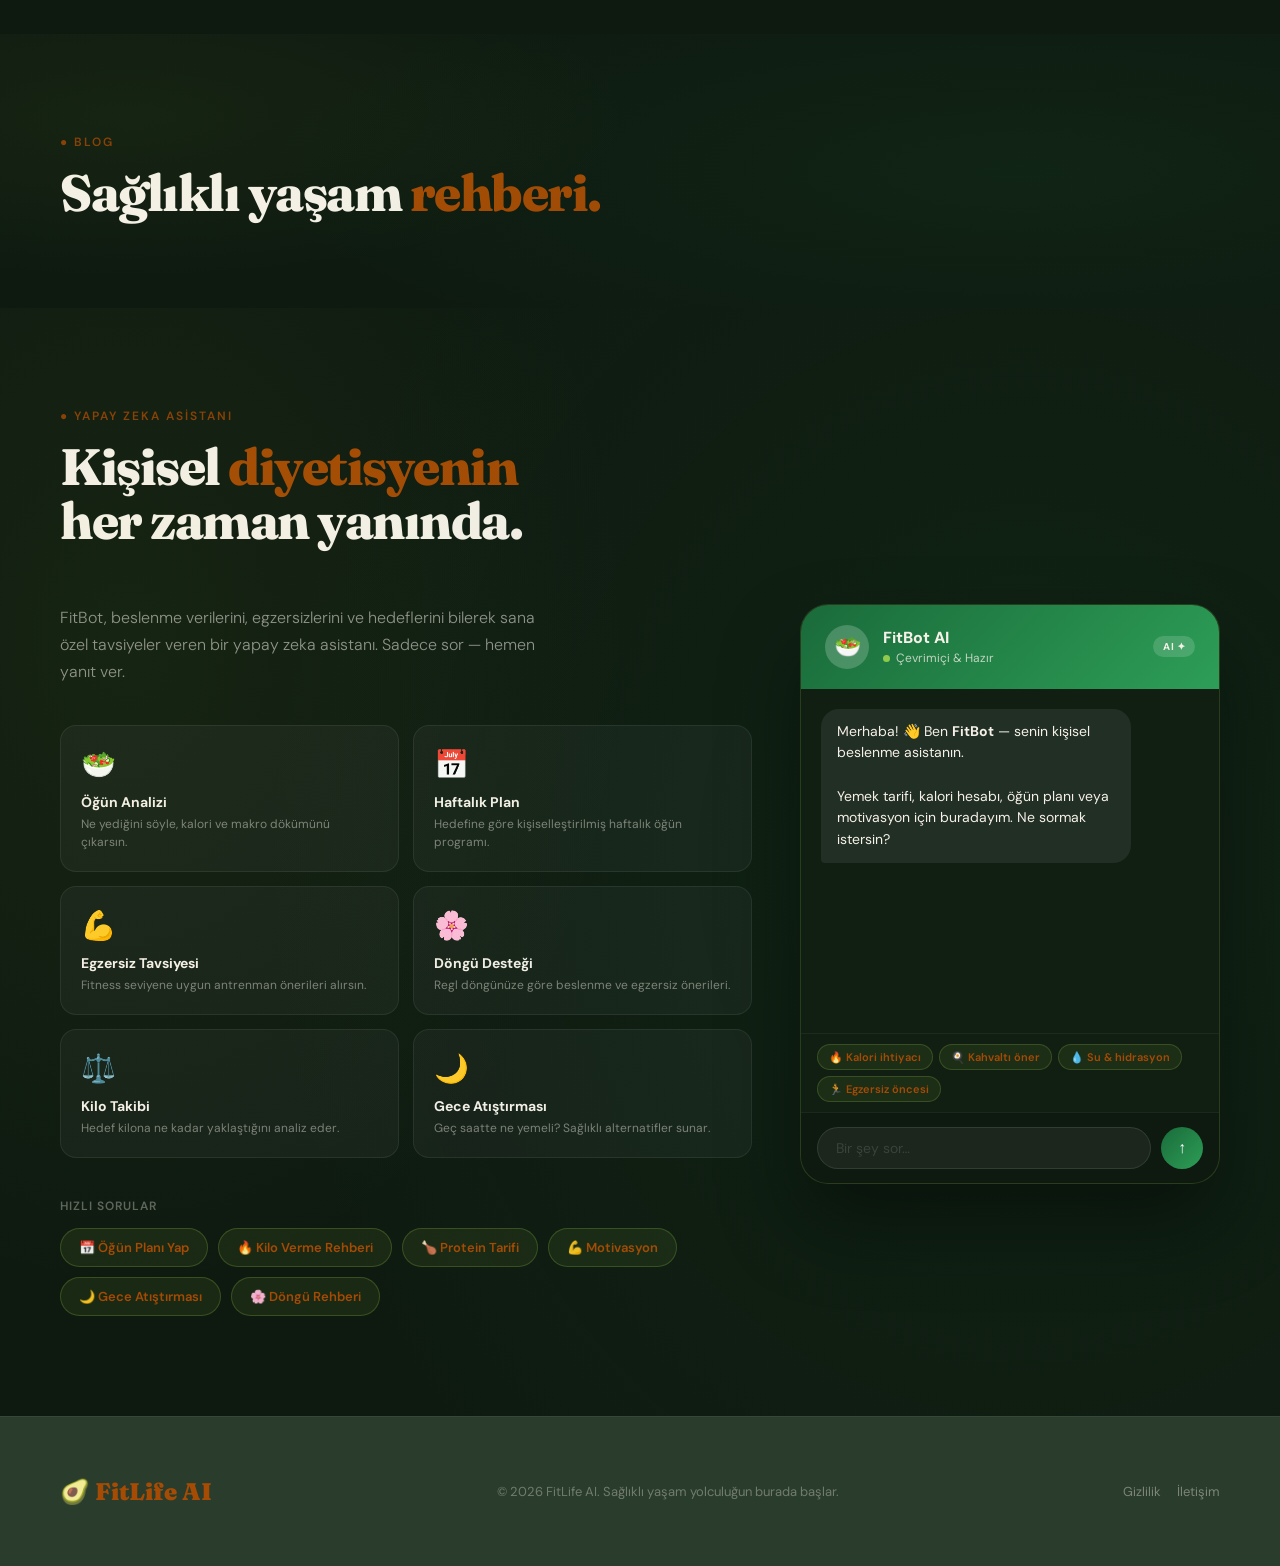
==== commit 648fdcf2: "yeni eklentiler" ====
--- a/templates/index.html
+++ b/templates/index.html
@@ -331,6 +331,52 @@
   .reveal{opacity:0;transform:translateY(40px);transition:opacity 0.7s ease,transform 0.7s ease}
   .reveal.visible{opacity:1;transform:translateY(0)}
 
+  /* PROGRAM DETAY MODALI */
+  .prog-modal-overlay{position:fixed;inset:0;background:rgba(0,0,0,0.8);backdrop-filter:blur(14px);z-index:400;display:none;align-items:center;justify-content:center;padding:20px}
+  .prog-modal-overlay.open{display:flex}
+  .prog-modal-box{background:#111f13;border:1px solid rgba(181,229,80,0.18);border-radius:28px;width:100%;max-width:580px;max-height:90vh;overflow-y:auto;position:relative;animation:modalIn 0.35s cubic-bezier(0.34,1.56,0.64,1);scrollbar-width:thin;scrollbar-color:rgba(255,255,255,0.06) transparent}
+  .prog-modal-hero{height:160px;display:flex;align-items:center;justify-content:center;font-size:72px;border-radius:28px 28px 0 0;position:relative;overflow:hidden}
+  .prog-modal-hero::after{content:'';position:absolute;inset:0;background:linear-gradient(to bottom,transparent 40%,rgba(17,31,19,0.9))}
+  .prog-modal-close{position:absolute;top:14px;right:14px;background:rgba(0,0,0,0.5);backdrop-filter:blur(10px);border:none;color:white;width:34px;height:34px;border-radius:50%;font-size:17px;cursor:pointer;display:flex;align-items:center;justify-content:center;z-index:10}
+  .prog-modal-body{padding:24px 28px 32px}
+  .prog-modal-title{font-family:'Fraunces',serif;font-size:28px;font-weight:900;color:var(--cream);margin-bottom:6px;letter-spacing:-0.5px}
+  .prog-modal-sub{font-size:14px;opacity:0.5;margin-bottom:20px}
+  .prog-modal-stats{display:grid;grid-template-columns:repeat(3,1fr);gap:10px;margin-bottom:22px}
+  .pms{background:rgba(255,255,255,0.05);border-radius:14px;padding:14px;text-align:center}
+  .pms-val{font-family:'Fraunces',serif;font-size:24px;font-weight:800;color:var(--lime)}
+  .pms-label{font-size:11px;opacity:0.4;margin-top:3px}
+  .prog-modal-section{font-size:11px;font-weight:700;letter-spacing:1.5px;text-transform:uppercase;opacity:0.35;margin:18px 0 10px}
+  .prog-modal-tips{display:flex;flex-direction:column;gap:8px}
+  .pmt{display:flex;gap:12px;padding:12px 14px;background:rgba(255,255,255,0.04);border-radius:12px;font-size:13px;line-height:1.5;align-items:flex-start}
+  .pmt-icon{font-size:18px;flex-shrink:0;margin-top:1px}
+  .prog-modal-start-btn{width:100%;background:linear-gradient(135deg,var(--green),var(--green-light));color:white;border:none;border-radius:14px;padding:15px;font-size:15px;font-weight:800;cursor:pointer;margin-top:18px;transition:all 0.25s;font-family:'DM Sans',sans-serif;letter-spacing:0.3px}
+  .prog-modal-start-btn:hover{transform:translateY(-2px);box-shadow:0 10px 30px rgba(45,158,87,0.4)}
+
+  /* GRAFİK ANALİZ BÖLÜMÜ */
+  .analytics{background:var(--dark);position:relative}
+  .analytics::before{content:'';position:absolute;inset:0;background:radial-gradient(ellipse 60% 60% at 50% 100%,rgba(45,158,87,0.06),transparent);pointer-events:none}
+  .analytics-grid{display:grid;grid-template-columns:1fr 1fr;gap:20px;margin-top:52px}
+  .analytics-card{background:var(--mid);border-radius:var(--radius);padding:28px;border:1px solid rgba(255,255,255,0.05)}
+  .analytics-card.wide{grid-column:1/-1}
+  .ac-title{font-family:'Fraunces',serif;font-size:18px;font-weight:700;color:var(--cream);margin-bottom:4px;display:flex;align-items:center;gap:8px}
+  .ac-sub{font-size:12px;opacity:0.4;margin-bottom:20px}
+  .chart-canvas-wrap{position:relative;width:100%;height:180px}
+  canvas.chart{width:100%!important;height:180px!important}
+  .analytics-login-prompt{text-align:center;padding:48px 20px;opacity:0.35}
+  .analytics-login-prompt .alp-icon{font-size:40px;margin-bottom:10px}
+  .analytics-login-prompt p{font-size:14px}
+  .analytics-mini{display:grid;grid-template-columns:repeat(4,1fr);gap:14px;margin-top:20px}
+  .am-card{background:rgba(255,255,255,0.04);border-radius:16px;padding:16px;border:1px solid rgba(255,255,255,0.05);text-align:center}
+  .am-val{font-family:'Fraunces',serif;font-size:26px;font-weight:800;color:var(--lime);line-height:1}
+  .am-label{font-size:11px;opacity:0.4;margin-top:5px}
+  .am-trend{font-size:10px;margin-top:4px;font-weight:600}
+  .am-trend.up{color:#f26b2e}.am-trend.down{color:#34d399}.am-trend.neutral{color:rgba(255,255,255,0.35)}
+  .weight-input-row{display:flex;gap:10px;margin-top:16px}
+  .weight-input-row input{flex:1;background:rgba(255,255,255,0.06);border:1px solid rgba(255,255,255,0.12);color:var(--cream);border-radius:var(--radius-sm);padding:11px 16px;font-size:15px;font-family:'DM Sans',sans-serif;outline:none;transition:border-color 0.2s}
+  .weight-input-row input:focus{border-color:var(--lime)}
+  .weight-input-row button{background:var(--lime);color:var(--dark);border:none;border-radius:var(--radius-sm);padding:11px 20px;font-weight:800;font-size:14px;cursor:pointer;transition:all 0.2s;white-space:nowrap}
+  .weight-input-row button:hover{transform:translateY(-1px);box-shadow:0 6px 20px rgba(181,229,80,0.3)}
+
   /* MOBİL */
   @media(max-width:1100px){.programs-split{grid-template-columns:1fr}.profile-side-card{position:static}}
   @media(max-width:900px){.fitbot-layout{grid-template-columns:1fr}.fitbot-chat-panel{position:static;height:500px}.fitbot-features{grid-template-columns:1fr}}
@@ -344,6 +390,9 @@
     .hero-stats{gap:24px}.floating-card{display:none}
     footer{flex-direction:column;gap:20px;text-align:center}
     .period-inputs{grid-template-columns:1fr}
+    .analytics-grid{grid-template-columns:1fr}
+    .analytics-card.wide{grid-column:1}
+    .analytics-mini{grid-template-columns:repeat(2,1fr)}
   }
 </style>
 </head>
@@ -362,7 +411,7 @@
     <li><a href="#bmi">BMI Hesabı</a></li>
     <li><a href="#blog">Blog</a></li>
     <li><a href="#fitbot">FitBot</a></li>
-    
+    <li><a href="#analytics">Analiz</a></li>
   </ul>
   <div style="display:flex;gap:10px;align-items:center" id="navAuthArea"></div>
 </nav>
@@ -646,6 +695,65 @@
   </div>
 </div>
 
+<!-- PROGRAM DETAY MODALI -->
+<div class="prog-modal-overlay" id="progDetailModal" onclick="if(event.target===this)closeProgModal()">
+  <div class="prog-modal-box">
+    <button class="prog-modal-close" onclick="closeProgModal()">×</button>
+    <div class="prog-modal-hero" id="progModalHero"></div>
+    <div class="prog-modal-body">
+      <div class="prog-modal-title" id="progModalTitle"></div>
+      <div class="prog-modal-sub" id="progModalSub"></div>
+      <div class="prog-modal-stats" id="progModalStats"></div>
+      <div class="prog-modal-section">Program Detayları</div>
+      <div class="prog-modal-tips" id="progModalTips"></div>
+      <button class="prog-modal-start-btn" id="progModalStartBtn">Bu Programı Seç ✓</button>
+    </div>
+  </div>
+</div>
+
+<!-- ANALİZ -->
+<section class="analytics reveal" id="analytics">
+  <div class="section-tag">● Analiz</div>
+  <h2 class="section-title">İlerleme <span style="color:var(--lime)">grafikle</span><br>görünür olur.</h2>
+
+  <div id="analyticsLoginPrompt" style="display:none" class="analytics-login-prompt">
+    <div class="alp-icon">📊</div>
+    <p>İlerleme grafiklerini görmek için giriş yap.</p>
+    <button onclick="window.location.href='/login-page'" style="margin-top:14px;background:var(--lime);color:var(--dark);border:none;border-radius:30px;padding:12px 28px;font-weight:700;cursor:pointer;font-family:'DM Sans',sans-serif">Giriş Yap</button>
+  </div>
+
+  <div id="analyticsContent" style="display:none">
+    <div class="analytics-mini" id="analyticsMini">
+      <div class="am-card"><div class="am-val" id="amCurrentWeight">—</div><div class="am-label">Mevcut Kilo</div><div class="am-trend neutral" id="amWeightTrend">—</div></div>
+      <div class="am-card"><div class="am-val" id="amTargetDiff">—</div><div class="am-label">Hedefe Kalan</div><div class="am-trend neutral" id="amTargetDir">—</div></div>
+      <div class="am-card"><div class="am-val" id="amAvgKcal">—</div><div class="am-label">Ort. Günlük Kcal</div><div class="am-trend neutral">7 gün</div></div>
+      <div class="am-card"><div class="am-val" id="amTotalEx">—</div><div class="am-label">Toplam Yakılan</div><div class="am-trend neutral">7 gün</div></div>
+    </div>
+
+    <div class="analytics-grid" style="margin-top:24px">
+      <div class="analytics-card wide">
+        <div class="ac-title">⚖️ Kilo Takibi</div>
+        <div class="ac-sub">Kaydettiğin kilo değişimleri</div>
+        <div class="chart-canvas-wrap"><canvas class="chart" id="weightChart"></canvas></div>
+        <div class="weight-input-row">
+          <input type="number" id="newWeightInput" placeholder="Bugünkü kilonu gir (kg)" min="30" max="250" step="0.1">
+          <button onclick="saveNewWeight()">+ Kaydet</button>
+        </div>
+      </div>
+      <div class="analytics-card">
+        <div class="ac-title">🔥 Günlük Kalori</div>
+        <div class="ac-sub">Son 7 günün kalori alımı</div>
+        <div class="chart-canvas-wrap"><canvas class="chart" id="kcalChart"></canvas></div>
+      </div>
+      <div class="analytics-card">
+        <div class="ac-title">💪 Egzersiz Yakımı</div>
+        <div class="ac-sub">Son 7 günde yakılan kalori</div>
+        <div class="chart-canvas-wrap"><canvas class="chart" id="exChart"></canvas></div>
+      </div>
+    </div>
+  </div>
+</section>
+
 <!-- BMI -->
 <section class="bmi-section reveal" id="bmi">
   <div class="section-tag">● Hesaplayıcı</div>
@@ -664,6 +772,7 @@
     </div>
   </div>
 </section>
+
 <!-- BLOG -->
 <section class="fitbot-section reveal" id="blog" style="padding-bottom:40px">
   <div class="section-tag">● Blog</div>
@@ -691,6 +800,7 @@
     </div>
   </div>
 </div>
+
 <!-- FİTBOT -->
 <section class="fitbot-section reveal" id="fitbot">
   <div class="section-tag">● Yapay Zeka Asistanı</div>
@@ -774,7 +884,6 @@
         </button>
         <button class="nav-logout" onclick="window.location.href='/logout'">Çıkış →</button>`;
       renderProfileCard(data.profile, data.username);
-      // Bugünkü yemekleri yükle
       if (data.foods && data.foods.length > 0) {
         data.foods.forEach(f => {
           foods.push({ id: f.id, name: f.name, kcal: f.kcal, portion: '', source: 'db' });
@@ -783,14 +892,12 @@
         renderFoodLog();
         updateCalorieUI();
       }
-      // Su yükle
       if (data.water) {
         waterCount = data.water;
         buildGlasses();
         document.getElementById('waterCount').textContent = waterCount;
         document.getElementById('waterMl').textContent = waterCount * 250;
       }
-      // Egzersizleri yükle
       if (data.exercises && data.exercises.length > 0) {
         data.exercises.forEach(e => {
           exercises.push({emoji: e.emoji, name: e.name, meta: '', kcal: e.kcal});
@@ -912,7 +1019,7 @@
   document.getElementById('panel-'+id).classList.add('active');
 }
 
-// ── FOOD LOG (YENİ SİSTEM) ───────────────────────────────────────
+// ── FOOD LOG ─────────────────────────────────────────────────────
 const foods = [];
 let totalKcal = 0;
 let totalProtein = 0, totalCarb = 0, totalFat = 0;
@@ -1175,16 +1282,126 @@
 }
 
 // ── PROGRAM SEÇİMİ ───────────────────────────────────────────────
-let selectedProgramCard='';
-async function selectProgramCard(el,prog){
-  document.querySelectorAll('.program-card').forEach(c=>c.classList.remove('selected'));
-  el.classList.add('selected'); selectedProgramCard=prog;
-  const msg=document.getElementById('programSelectedMsg');
-  msg.style.display='block'; setTimeout(()=>msg.style.display='none',3000);
-  try{
-    await fetch('/update-profile',{method:'POST',headers:{'Content-Type':'application/json'},
-      body:JSON.stringify({notes:`Program: ${prog}`})});
-  }catch(e){}
+let selectedProgramCard = '';
+
+function selectProgramCard(el, prog) {
+  document.querySelectorAll('.program-card').forEach(c => c.classList.remove('selected'));
+  el.classList.add('selected');
+  selectedProgramCard = prog;
+  const msg = document.getElementById('programSelectedMsg');
+  if (msg) { msg.style.display = 'block'; setTimeout(() => msg.style.display = 'none', 4000); }
+  try {
+    fetch('/update-profile', {
+      method: 'POST',
+      headers: { 'Content-Type': 'application/json' },
+      body: JSON.stringify({ notes: `Program: ${prog}` })
+    });
+  } catch(e) {}
+  openProgModal(prog);
+}
+
+// ── PROGRAM DETAY VERİLERİ ───────────────────────────────────────
+const PROGRAM_DETAILS = {
+  'kilo-kaybi': {
+    emoji: '🔥',
+    bg: 'linear-gradient(135deg,#1a6b3a,#2d9e57)',
+    title: 'Kilo Kaybı Programı',
+    sub: 'Güvenli, sürdürülebilir ve sağlıklı kilo verme',
+    stats: [
+      {val:'500', label:'Günlük Kalori Açığı'},
+      {val:'3-5', label:'Antrenman / Hafta'},
+      {val:'0.5-1 kg', label:'Haftalık Hedef'},
+    ],
+    tips: [
+      {icon:'🥗', text:'Protein ağırlıklı beslenme tercih et — her öğünde tavuk, yumurta, baklagil veya tofu bulundurmaya çalış.'},
+      {icon:'💧', text:'Günde en az 8 bardak su iç. Öğün öncesi 1 bardak su tokluk hissini artırır.'},
+      {icon:'🏃', text:'Haftada en az 150 dakika orta yoğunluklu kardiyoya odaklan. Yürüyüş, bisiklet veya yüzme idealdir.'},
+      {icon:'😴', text:'7-9 saat kaliteli uyku metabolizma hızını korur. Uykusuzluk iştahı artıran hormonları tetikler.'},
+      {icon:'📊', text:'Her hafta aynı saatte, aynı koşullarda tartıl. Günlük dalgalanmalar normaldir, haftalık trende bak.'},
+    ]
+  },
+  'kilo-alimi': {
+    emoji: '💪',
+    bg: 'linear-gradient(135deg,#f26b2e,#f5a623)',
+    title: 'Kilo Alımı Programı',
+    sub: 'Kas kütlesi odaklı, sağlıklı kilo artışı',
+    stats: [
+      {val:'+300', label:'Günlük Kalori Fazlası'},
+      {val:'4-5', label:'Ağırlık Antrenmanı / Hafta'},
+      {val:'0.25-0.5 kg', label:'Haftalık Hedef'},
+    ],
+    tips: [
+      {icon:'🍗', text:'Vücut ağırlığının her kilogramı için 1.8-2.2 gram protein tüket. Kas sentezi için bu şart.'},
+      {icon:'🍚', text:'Karbonhidrat antrenman öncesi ve sonrası en çok ihtiyaç duyulan enerji kaynağıdır.'},
+      {icon:'🏋️', text:'Progresif aşırı yükleme ilkesiyle antren: her haftada ağırlığı veya tekrarı artırmaya çalış.'},
+      {icon:'⏰', text:'Antrenman sonrası 30-60 dakika içinde protein + karbonhidrat kombinasyonu tüket.'},
+      {icon:'🌙', text:'Uyku sırasında büyüme hormonu salgılanır. Kas gelişimi için 8+ saat uyku kritik öneme sahiptir.'},
+    ]
+  },
+  'kilo-kontrolu': {
+    emoji: '⚖️',
+    bg: 'linear-gradient(135deg,#0e1a10,#2a3d2c)',
+    title: 'Kilo Kontrolü Programı',
+    sub: 'Mevcut kilonu koruyarak sağlıklı ve dengeli yaşam',
+    stats: [
+      {val:'±100', label:'Kalori Dengesi'},
+      {val:'3-4', label:'Aktivite / Hafta'},
+      {val:'Stabil', label:'Haftalık Hedef'},
+    ],
+    tips: [
+      {icon:'🥦', text:'Tabağının yarısını sebze, çeyreğini tam tahıl, çeyreğini protein yaparak dengeli öğünler oluştur.'},
+      {icon:'🎯', text:'Haftalık kalori toplamına odaklan — tek bir günün fazla kalori alımı tüm haftayı mahvetmez.'},
+      {icon:'🚶', text:'Günlük 8.000-10.000 adım temel aktivite düzeyini korumana yardımcı olur.'},
+      {icon:'📝', text:'Yemek günlüğü tutmak bilinçsiz atıştırmaları fark etmeni ve önlemeni sağlar.'},
+      {icon:'🍷', text:'Sosyal yemeklerde küçük porsiyonlar seçmek, yavaş yemek ve su içmek kontrolü kolaylaştırır.'},
+    ]
+  },
+  'saglikli': {
+    emoji: '🥗',
+    bg: 'linear-gradient(135deg,#b5e550,#7dc924)',
+    title: 'Sağlıklı Beslenme Programı',
+    sub: 'Vitamin, mineral ve besin dengesiyle bütünsel sağlık',
+    stats: [
+      {val:'5', label:'Renk / Öğün'},
+      {val:'2-3', label:'Hareket / Hafta'},
+      {val:'Bütünsel', label:'Yaklaşım'},
+    ],
+    tips: [
+      {icon:'🌈', text:'Her öğünde en az 3 farklı renkte sebze veya meyve yemeye çalış — farklı renkler farklı antioksidanlar demektir.'},
+      {icon:'🐟', text:'Haftada 2 kez yağlı balık (somon, uskumru, sardalye) tüketmek omega-3 ihtiyacını karşılar.'},
+      {icon:'🫀', text:'İşlenmiş gıda, şeker ve trans yağları azalt; tam tahıllar, kurubaklagil ve zeytinyağını artır.'},
+      {icon:'🧘', text:'Yemek sırasında telefon ve ekranı kapat. Bilinçli yeme sindirimi ve tokluk sinyallerini iyileştirir.'},
+      {icon:'🌿', text:'Fermente gıdalar (yoğurt, kefir, turşu) bağırsak mikrobiyomunu besleyerek genel sağlığı destekler.'},
+    ]
+  }
+};
+
+function openProgModal(prog) {
+  const d = PROGRAM_DETAILS[prog];
+  if (!d) return;
+  document.getElementById('progModalHero').style.background = d.bg;
+  document.getElementById('progModalHero').textContent = d.emoji;
+  document.getElementById('progModalTitle').textContent = d.title;
+  document.getElementById('progModalSub').textContent = d.sub;
+  document.getElementById('progModalStats').innerHTML = d.stats.map(s =>
+    `<div class="pms"><div class="pms-val">${s.val}</div><div class="pms-label">${s.label}</div></div>`
+  ).join('');
+  document.getElementById('progModalTips').innerHTML = d.tips.map(t =>
+    `<div class="pmt"><div class="pmt-icon">${t.icon}</div><div>${t.text}</div></div>`
+  ).join('');
+  const btn = document.getElementById('progModalStartBtn');
+  btn.onclick = () => {
+    closeProgModal();
+    document.getElementById('fitbot').scrollIntoView({ behavior: 'smooth' });
+    setTimeout(() => fcpSend(`${d.title} için özel tavsiyeler ver`), 600);
+  };
+  document.getElementById('progDetailModal').classList.add('open');
+  document.body.style.overflow = 'hidden';
+}
+
+function closeProgModal() {
+  document.getElementById('progDetailModal').classList.remove('open');
+  document.body.style.overflow = '';
 }
 
 // ── RECIPES ──────────────────────────────────────────────────────
@@ -1338,12 +1555,211 @@
   }
 }
 
-// ── SAYFA YÜKLENINCE ─────────────────────────────────────────────
-window.addEventListener('load', () => {
-  updateNav();
-  loadPeriodData();
-  loadBlog();
-});
+// ── GRAFİK ANALİZ ─────────────────────────────────────────────────────────
+let weightChartInst = null, kcalChartInst = null, exChartInst = null;
+
+function loadChartJS(cb) {
+  if (window.Chart) { cb(); return; }
+  const s = document.createElement('script');
+  s.src = 'https://cdnjs.cloudflare.com/ajax/libs/Chart.js/4.4.1/chart.umd.min.js';
+  s.onload = cb;
+  document.head.appendChild(s);
+}
+
+async function loadAnalytics() {
+  try {
+    const res = await fetch('/kilo-istatistikleri');
+    if (!res.ok) {
+      document.getElementById('analyticsLoginPrompt').style.display = 'block';
+      document.getElementById('analyticsContent').style.display = 'none';
+      return;
+    }
+    const data = await res.json();
+    if (!data.success) {
+      if (data.login_required) {
+        document.getElementById('analyticsLoginPrompt').style.display = 'block';
+      }
+      return;
+    }
+    document.getElementById('analyticsLoginPrompt').style.display = 'none';
+    document.getElementById('analyticsContent').style.display = 'block';
+
+    const cw = data.current_weight;
+    const tw = data.target_weight;
+    const diff = Math.abs(cw - tw).toFixed(1);
+    document.getElementById('amCurrentWeight').textContent = cw ? cw + ' kg' : '—';
+    document.getElementById('amTargetDiff').textContent = diff + ' kg';
+
+    const dir = cw > tw ? 'Vermesi gerekiyor' : (cw < tw ? 'Alması gerekiyor' : 'Hedefe ulaşıldı!');
+    const dirClass = cw > tw ? 'up' : (cw < tw ? 'down' : 'neutral');
+    document.getElementById('amTargetDir').textContent = dir;
+    document.getElementById('amTargetDir').className = 'am-trend ' + dirClass;
+
+    const wh = data.weight_history;
+    if (wh.length >= 2) {
+      const trendVal = (wh[wh.length - 1].weight - wh[0].weight).toFixed(1);
+      const trendEl = document.getElementById('amWeightTrend');
+      trendEl.textContent = (trendVal > 0 ? '+' : '') + trendVal + ' kg';
+      trendEl.className = 'am-trend ' + (trendVal < 0 ? 'down' : trendVal > 0 ? 'up' : 'neutral');
+    }
+
+    const ds = data.daily_summary;
+    const totalKcal7 = ds.reduce((a, d) => a + d.kcal, 0);
+    const daysWithKcal = ds.filter(d => d.kcal > 0).length;
+    const avgKcal = daysWithKcal ? Math.round(totalKcal7 / daysWithKcal) : 0;
+    const totalEx7 = ds.reduce((a, d) => a + d.ex_kcal, 0);
+    document.getElementById('amAvgKcal').textContent = avgKcal || '—';
+    document.getElementById('amTotalEx').textContent = totalEx7 ? totalEx7 + ' kcal' : '—';
+
+    loadChartJS(() => renderCharts(data));
+  } catch(e) {
+    console.log('Analytics yüklenemedi:', e);
+    document.getElementById('analyticsLoginPrompt').style.display = 'block';
+  }
+}
+
+function renderCharts(data) {
+  const C = window.Chart;
+  const wh = data.weight_history;
+  const ds = data.daily_summary;
+  const target = data.target_weight;
+
+  const dayLabels = ds.map(d => {
+    const parts = d.day.split('-');
+    return parts[2] + '/' + parts[1];
+  });
+
+  const baseFont = { family: "'DM Sans', sans-serif", size: 11 };
+  const gridColor = 'rgba(255,255,255,0.06)';
+  const tickColor = 'rgba(255,255,255,0.3)';
+
+  if (weightChartInst) weightChartInst.destroy();
+  const wCtx = document.getElementById('weightChart').getContext('2d');
+  const weightGrad = wCtx.createLinearGradient(0, 0, 0, 180);
+  weightGrad.addColorStop(0, 'rgba(181,229,80,0.25)');
+  weightGrad.addColorStop(1, 'rgba(181,229,80,0)');
+
+  const weightLabels = wh.length
+    ? wh.map(w => { const p = w.day.split('-'); return p[2]+'/'+p[1]; })
+    : ['Veri yok'];
+  const weightVals = wh.length ? wh.map(w => w.weight) : [];
+
+  weightChartInst = new C(wCtx, {
+    type: 'line',
+    data: {
+      labels: weightLabels,
+      datasets: [
+        {
+          label: 'Kilo (kg)',
+          data: weightVals,
+          borderColor: '#b5e550',
+          backgroundColor: weightGrad,
+          fill: true,
+          tension: 0.4,
+          pointBackgroundColor: '#b5e550',
+          pointRadius: 5,
+          pointHoverRadius: 7,
+          borderWidth: 2.5
+        },
+        {
+          label: 'Hedef',
+          data: Array(weightLabels.length).fill(target),
+          borderColor: 'rgba(244,114,182,0.5)',
+          borderDash: [6, 4],
+          fill: false,
+          pointRadius: 0,
+          borderWidth: 1.5
+        }
+      ]
+    },
+    options: {
+      responsive: true,
+      maintainAspectRatio: false,
+      plugins: { legend: { labels: { color: tickColor, font: baseFont, boxWidth: 14 } } },
+      scales: {
+        x: { grid: { color: gridColor }, ticks: { color: tickColor, font: baseFont } },
+        y: { grid: { color: gridColor }, ticks: { color: tickColor, font: baseFont } }
+      }
+    }
+  });
+
+  if (kcalChartInst) kcalChartInst.destroy();
+  const kCtx = document.getElementById('kcalChart').getContext('2d');
+  const kcalGrad = kCtx.createLinearGradient(0, 0, 0, 180);
+  kcalGrad.addColorStop(0, 'rgba(242,107,46,0.7)');
+  kcalGrad.addColorStop(1, 'rgba(242,107,46,0.1)');
+  kcalChartInst = new C(kCtx, {
+    type: 'bar',
+    data: {
+      labels: dayLabels,
+      datasets: [{
+        label: 'Kalori (kcal)',
+        data: ds.map(d => d.kcal),
+        backgroundColor: kcalGrad,
+        borderColor: '#f26b2e',
+        borderWidth: 1.5,
+        borderRadius: 6
+      }]
+    },
+    options: {
+      responsive: true,
+      maintainAspectRatio: false,
+      plugins: { legend: { display: false } },
+      scales: {
+        x: { grid: { color: gridColor }, ticks: { color: tickColor, font: baseFont } },
+        y: { grid: { color: gridColor }, ticks: { color: tickColor, font: baseFont }, beginAtZero: true }
+      }
+    }
+  });
+
+  if (exChartInst) exChartInst.destroy();
+  const eCtx = document.getElementById('exChart').getContext('2d');
+  const exGrad = eCtx.createLinearGradient(0, 0, 0, 180);
+  exGrad.addColorStop(0, 'rgba(45,158,87,0.7)');
+  exGrad.addColorStop(1, 'rgba(45,158,87,0.1)');
+  exChartInst = new C(eCtx, {
+    type: 'bar',
+    data: {
+      labels: dayLabels,
+      datasets: [{
+        label: 'Yakılan (kcal)',
+        data: ds.map(d => d.ex_kcal),
+        backgroundColor: exGrad,
+        borderColor: '#2d9e57',
+        borderWidth: 1.5,
+        borderRadius: 6
+      }]
+    },
+    options: {
+      responsive: true,
+      maintainAspectRatio: false,
+      plugins: { legend: { display: false } },
+      scales: {
+        x: { grid: { color: gridColor }, ticks: { color: tickColor, font: baseFont } },
+        y: { grid: { color: gridColor }, ticks: { color: tickColor, font: baseFont }, beginAtZero: true }
+      }
+    }
+  });
+}
+
+async function saveNewWeight() {
+  const inp = document.getElementById('newWeightInput');
+  const val = parseFloat(inp.value);
+  if (!val || val < 20 || val > 300) { inp.style.borderColor = '#f472b6'; setTimeout(() => inp.style.borderColor = '', 1500); return; }
+  try {
+    const res = await fetch('/kilo-kaydet', {
+      method: 'POST',
+      headers: { 'Content-Type': 'application/json' },
+      body: JSON.stringify({ weight: val })
+    });
+    const data = await res.json();
+    if (data.success) {
+      inp.value = '';
+      await loadAnalytics();
+    }
+  } catch(e) {}
+}
+
 // ── BLOG ─────────────────────────────────────────────────────────
 const blogGradients = [
   'linear-gradient(135deg,#1a6b3a,#2d9e57)',
@@ -1410,6 +1826,15 @@
   document.getElementById('blogModal').classList.remove('open');
   document.body.style.overflow = '';
 }
+
+// ── SAYFA YÜKLENINCE ─────────────────────────────────────────────
+window.addEventListener('load', () => {
+  updateNav();
+  loadPeriodData();
+  loadBlog();
+  loadAnalytics();
+});
 </script>
+
 </body>
 </html>
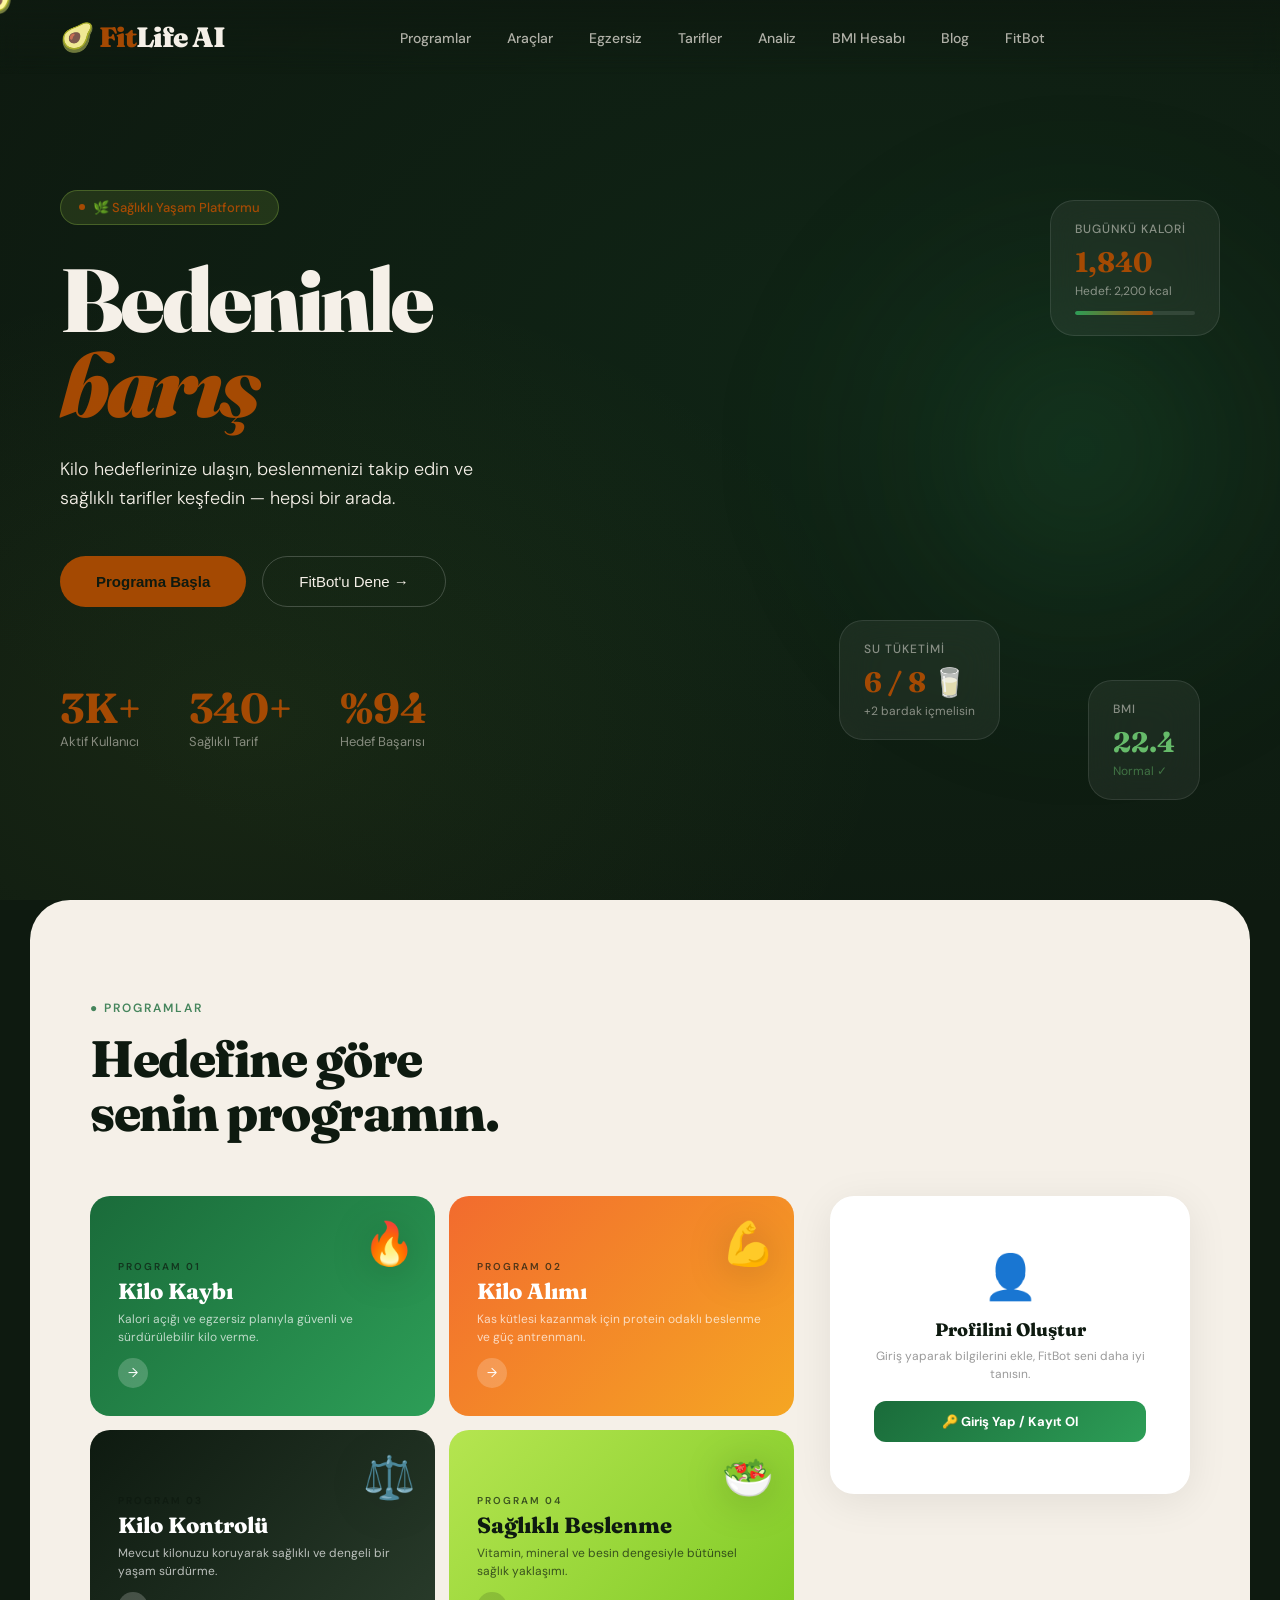
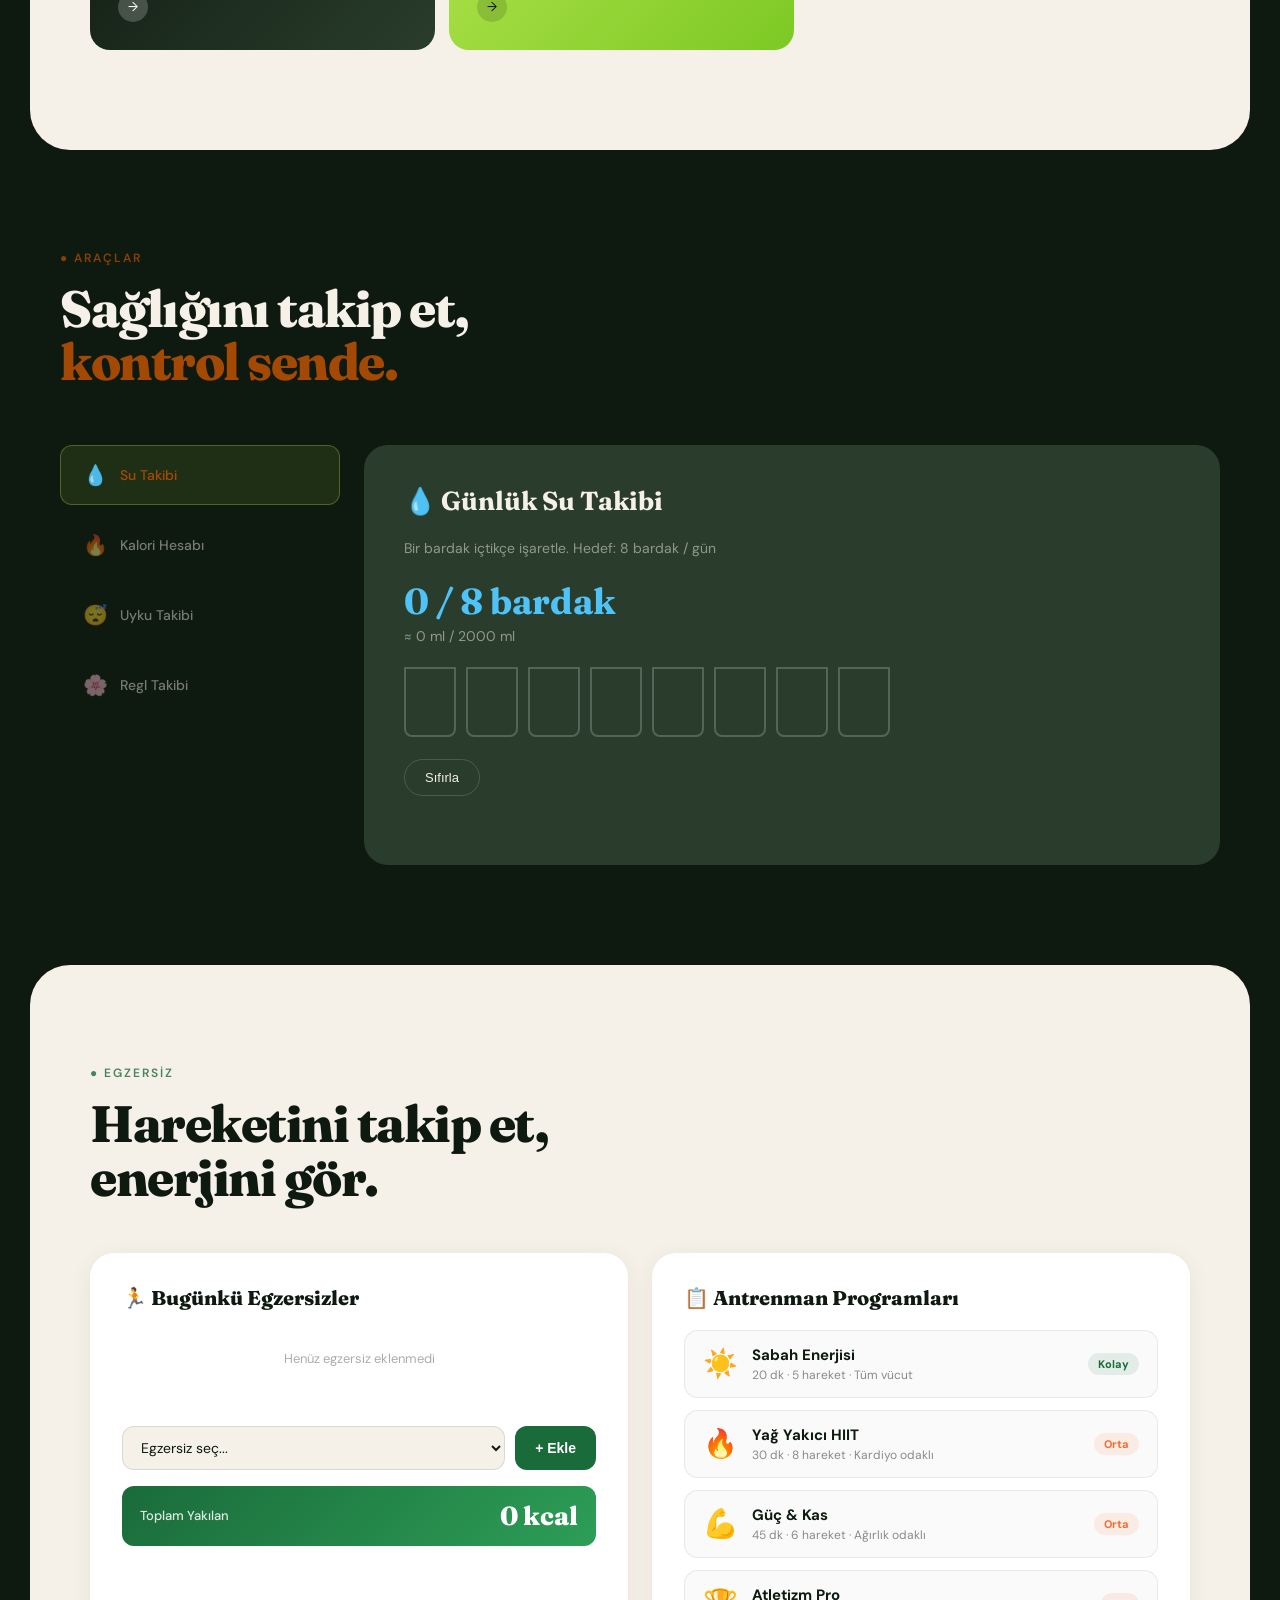
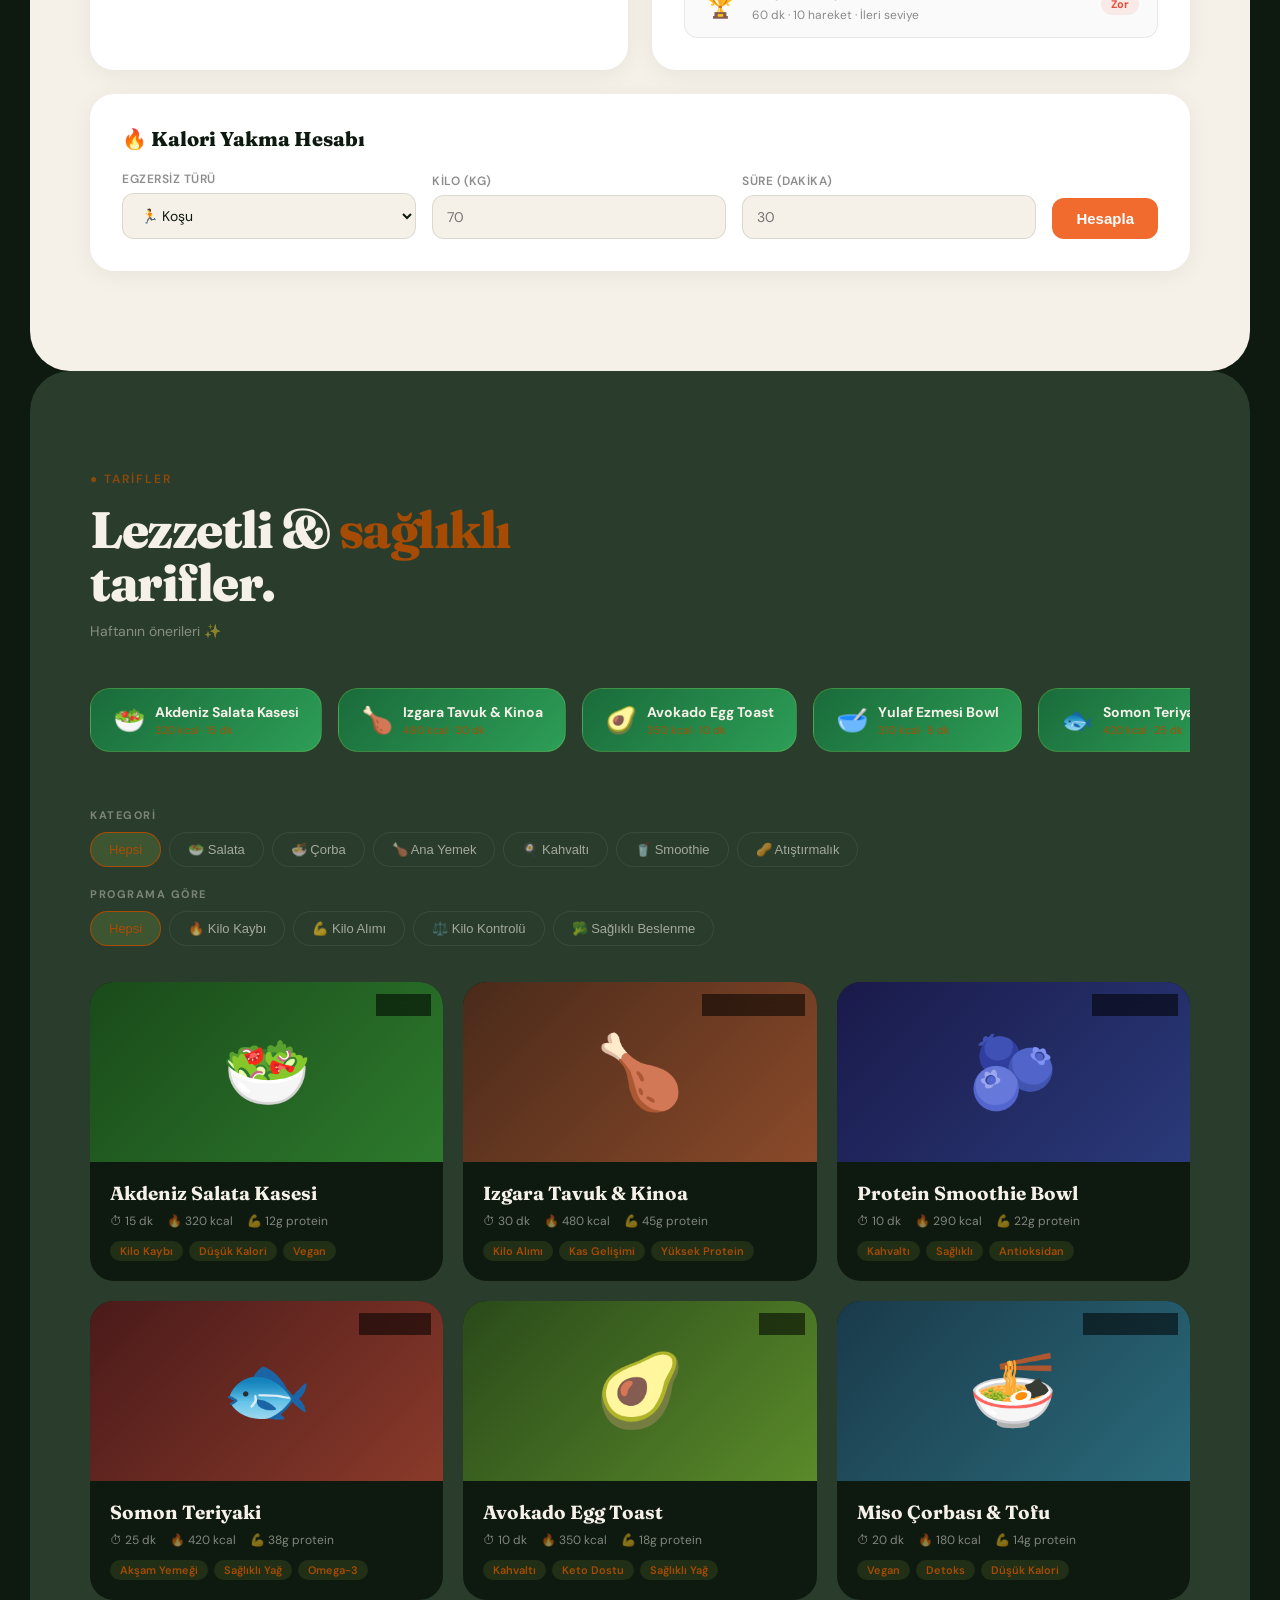
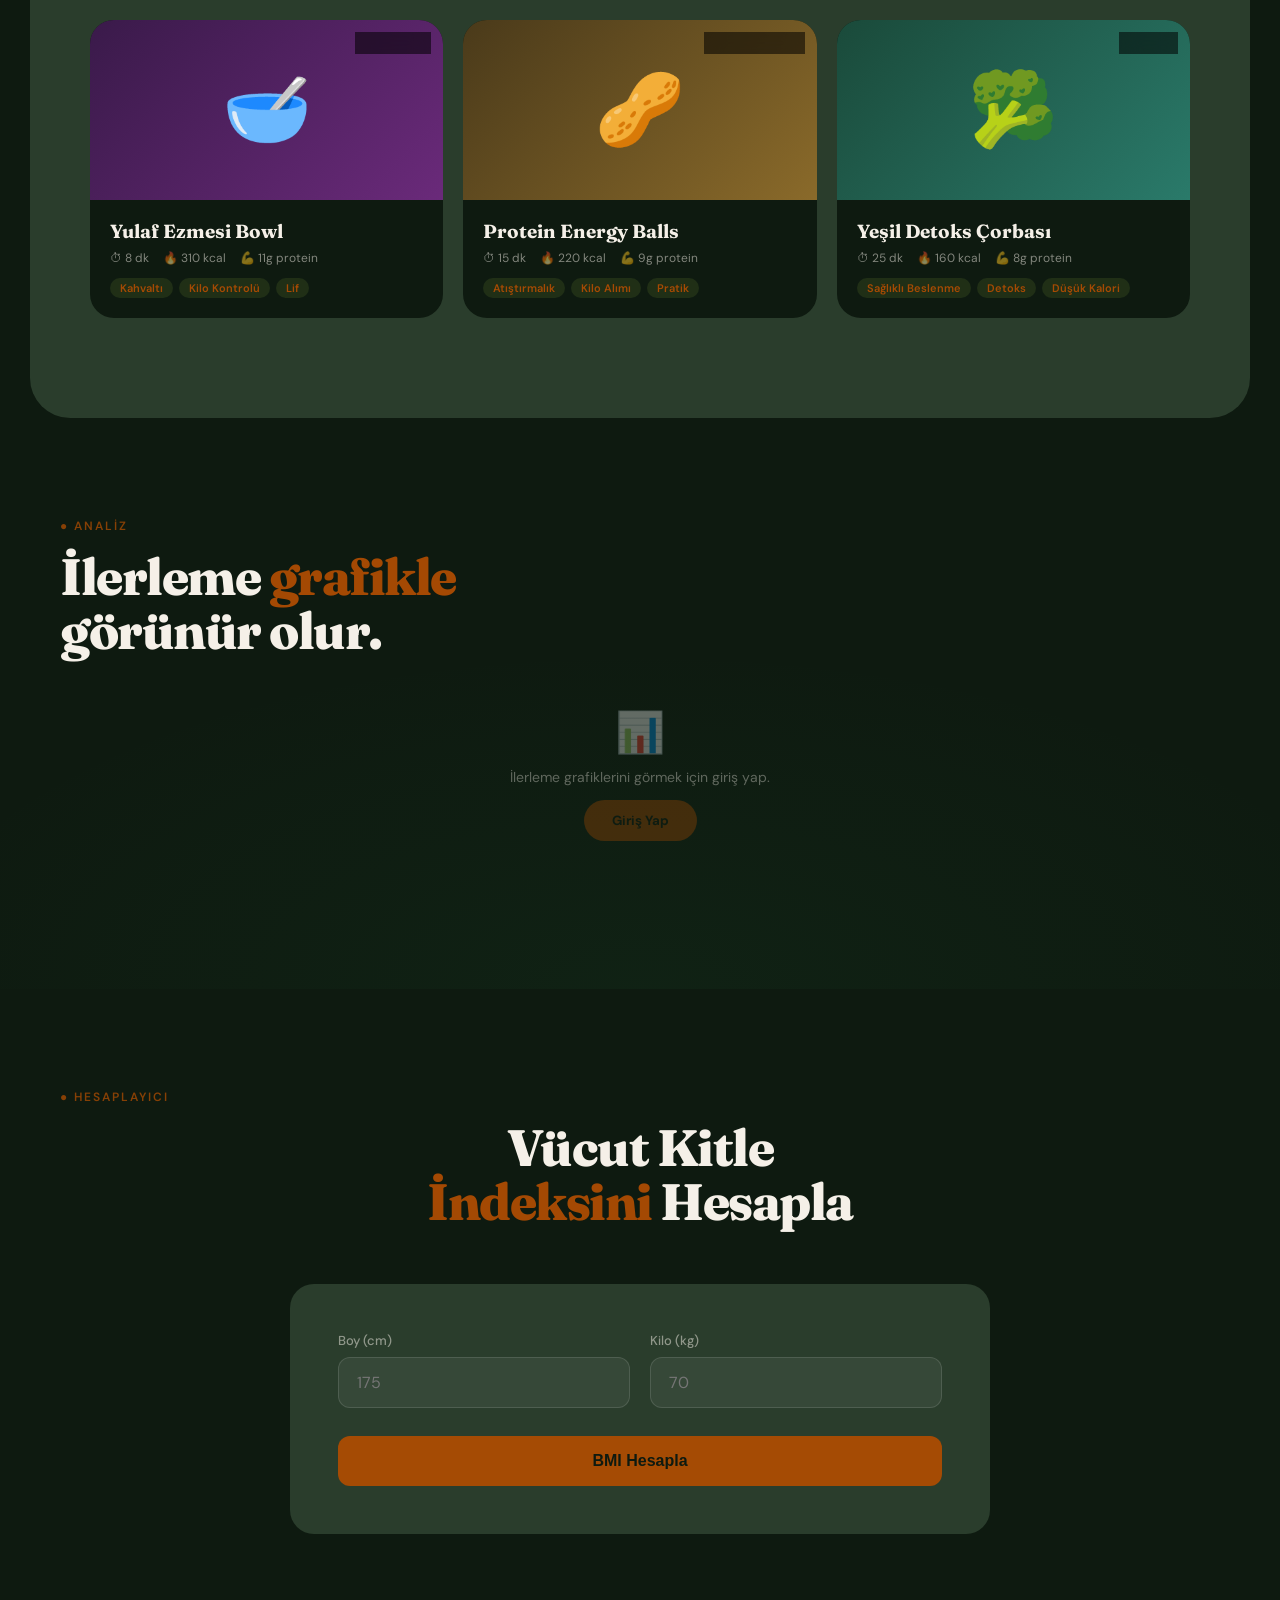
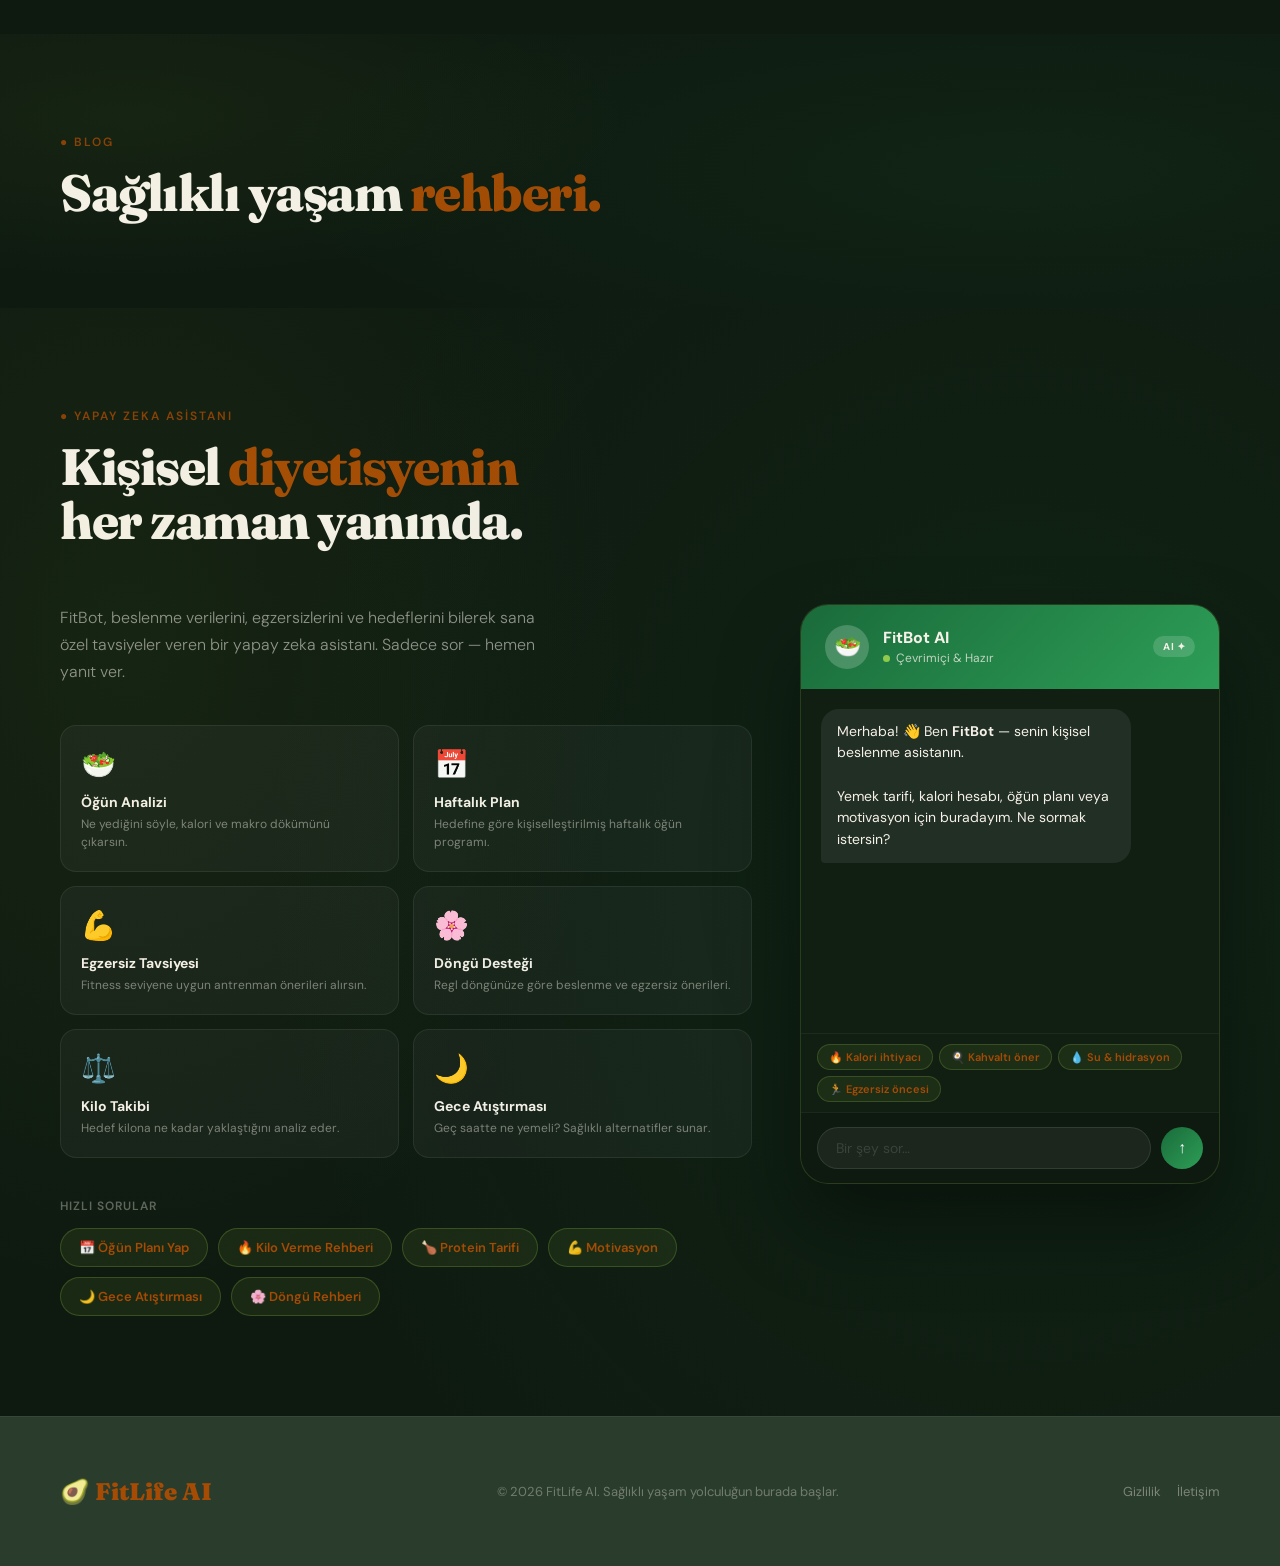
==== commit 0bca7a28: "düzenleme" ====
--- a/templates/index.html
+++ b/templates/index.html
@@ -408,10 +408,11 @@
     <li><a href="#tools">Araçlar</a></li>
     <li><a href="#exercise">Egzersiz</a></li>
     <li><a href="#recipes">Tarifler</a></li>
+     <li><a href="#analytics">Analiz</a></li>
     <li><a href="#bmi">BMI Hesabı</a></li>
     <li><a href="#blog">Blog</a></li>
     <li><a href="#fitbot">FitBot</a></li>
-    <li><a href="#analytics">Analiz</a></li>
+   
   </ul>
   <div style="display:flex;gap:10px;align-items:center" id="navAuthArea"></div>
 </nav>
